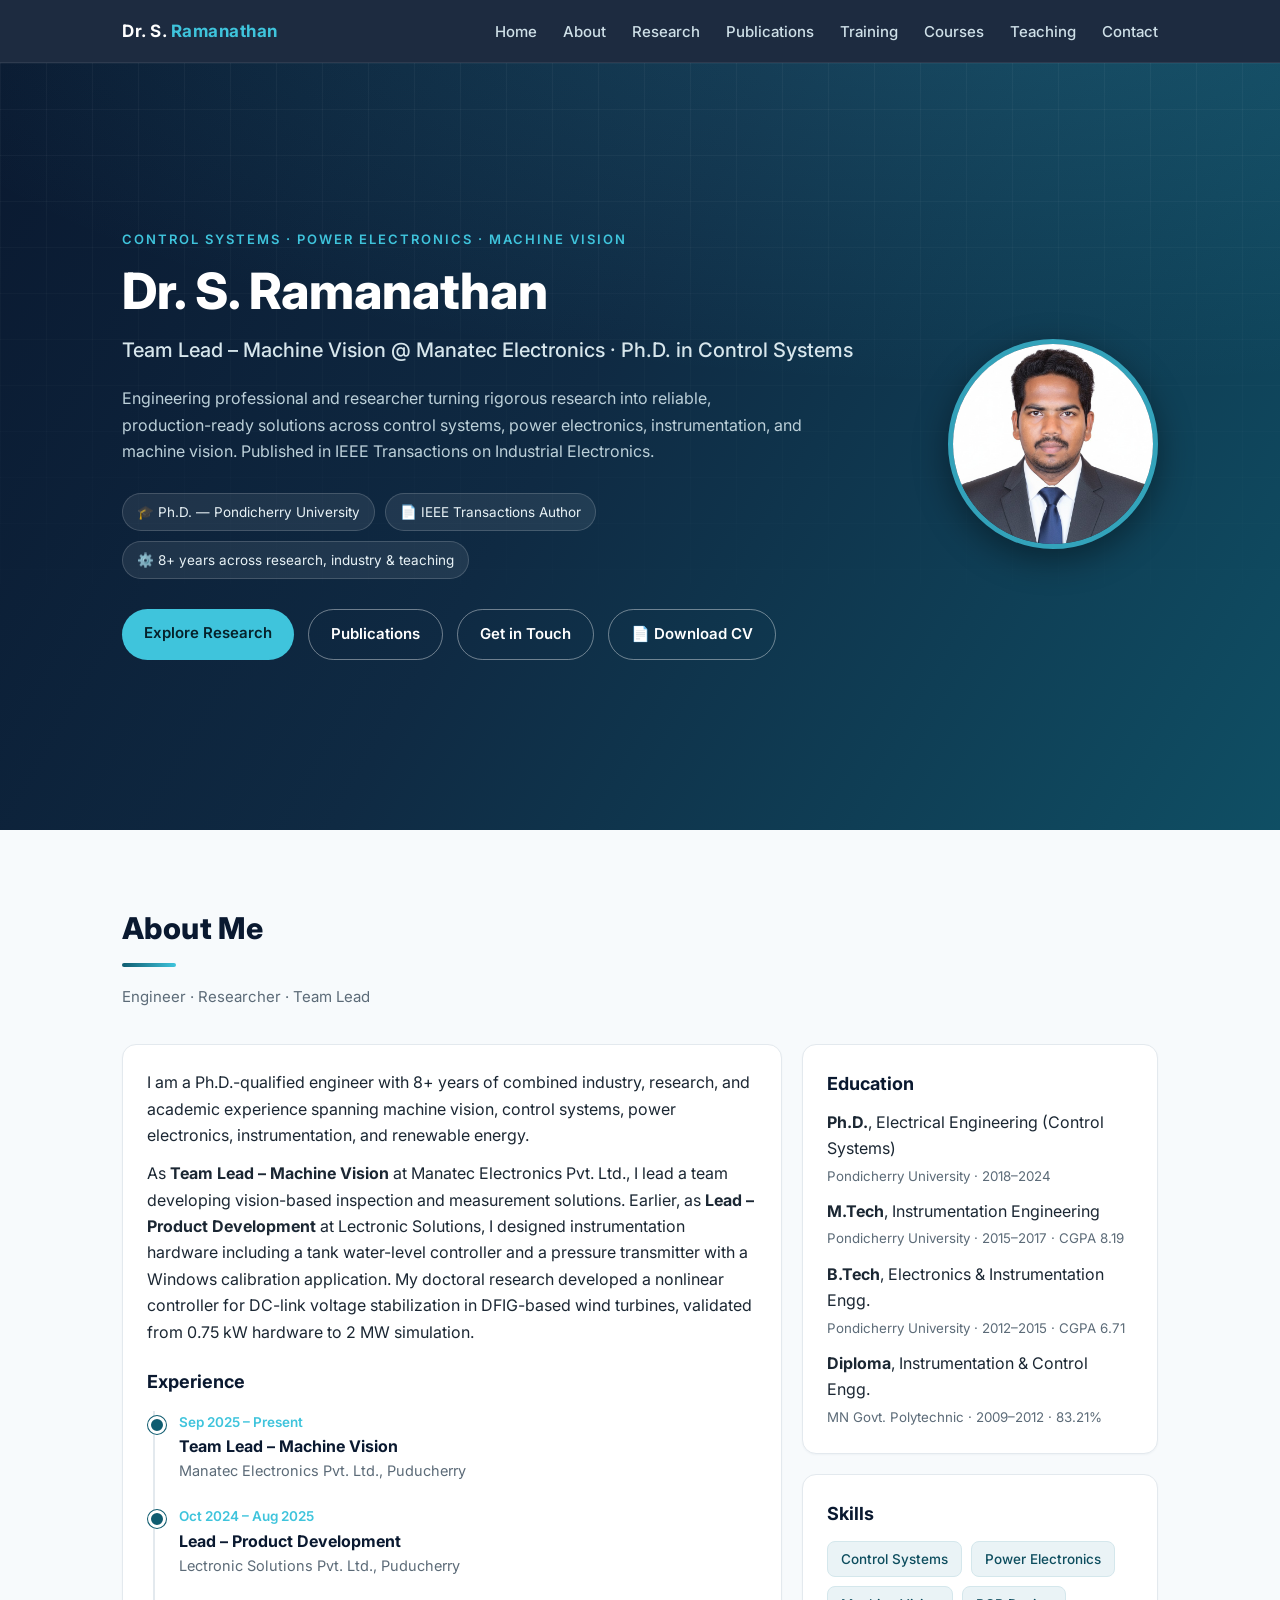
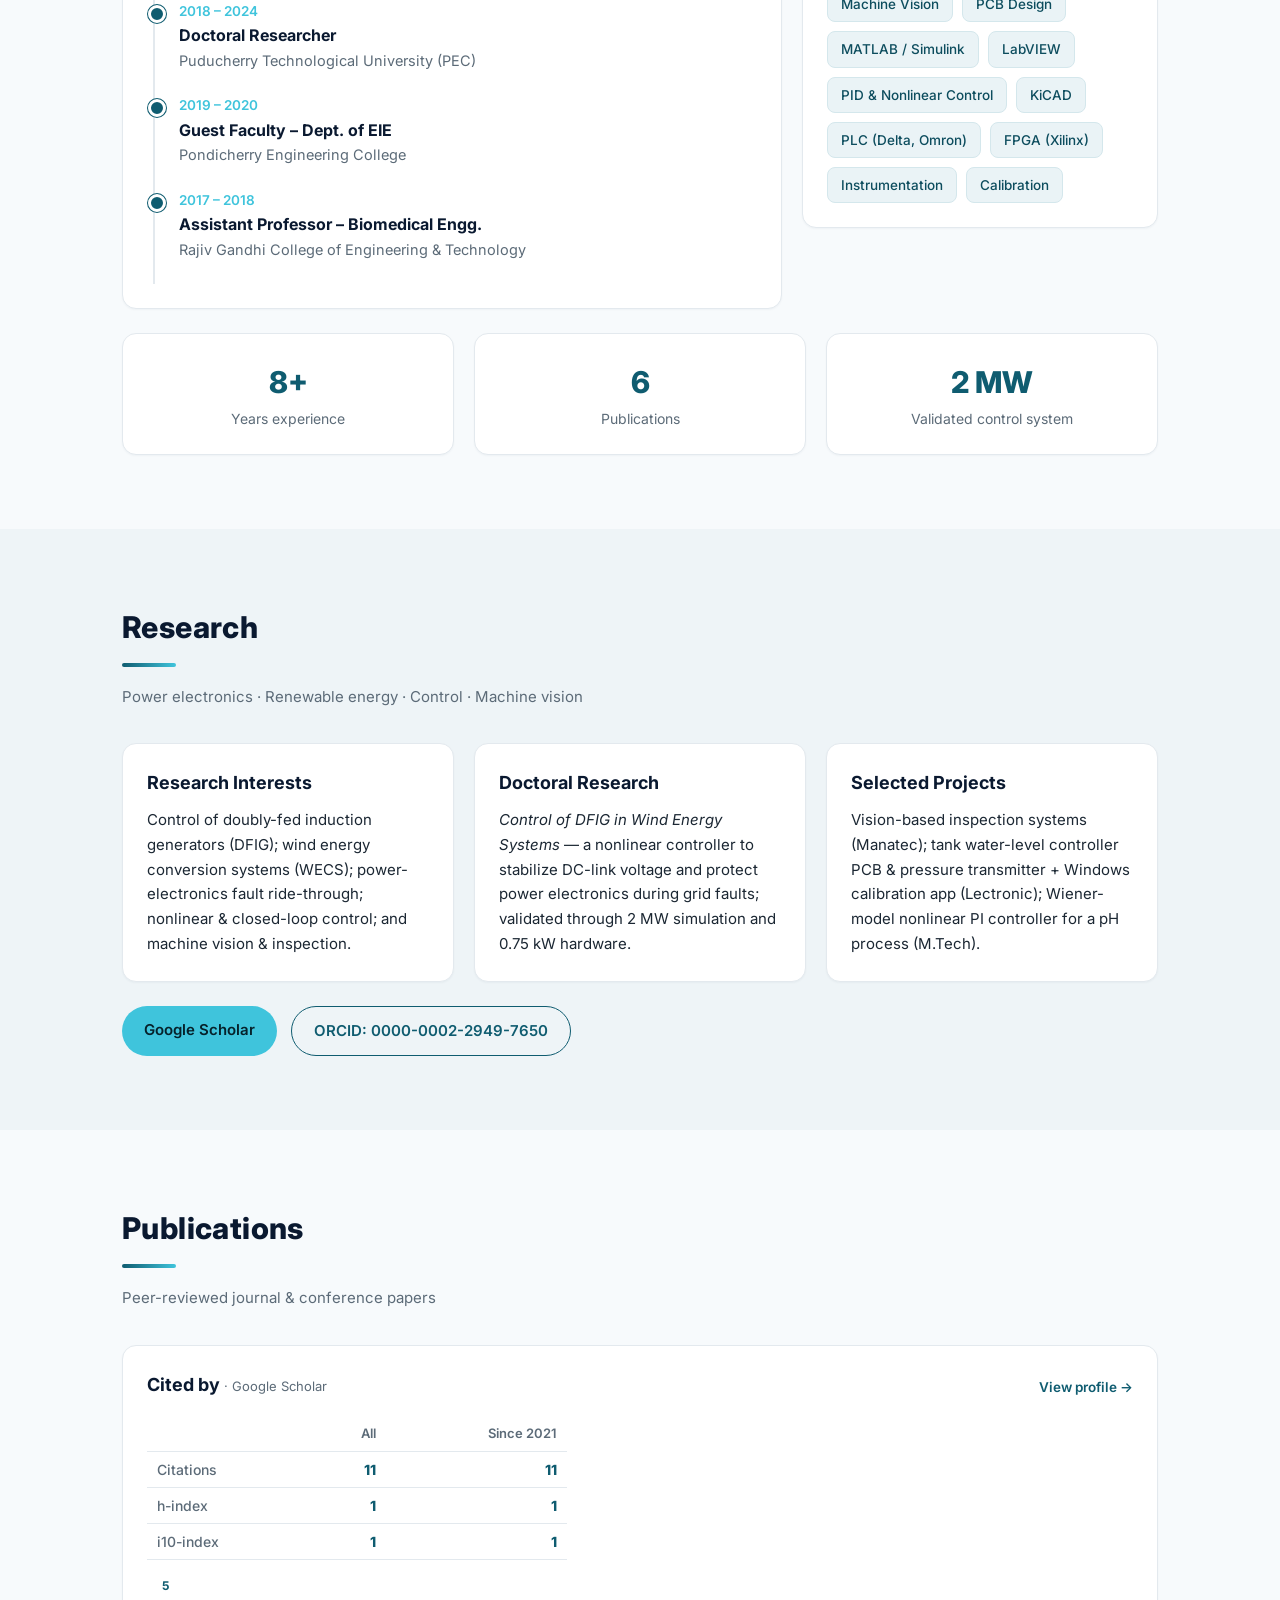
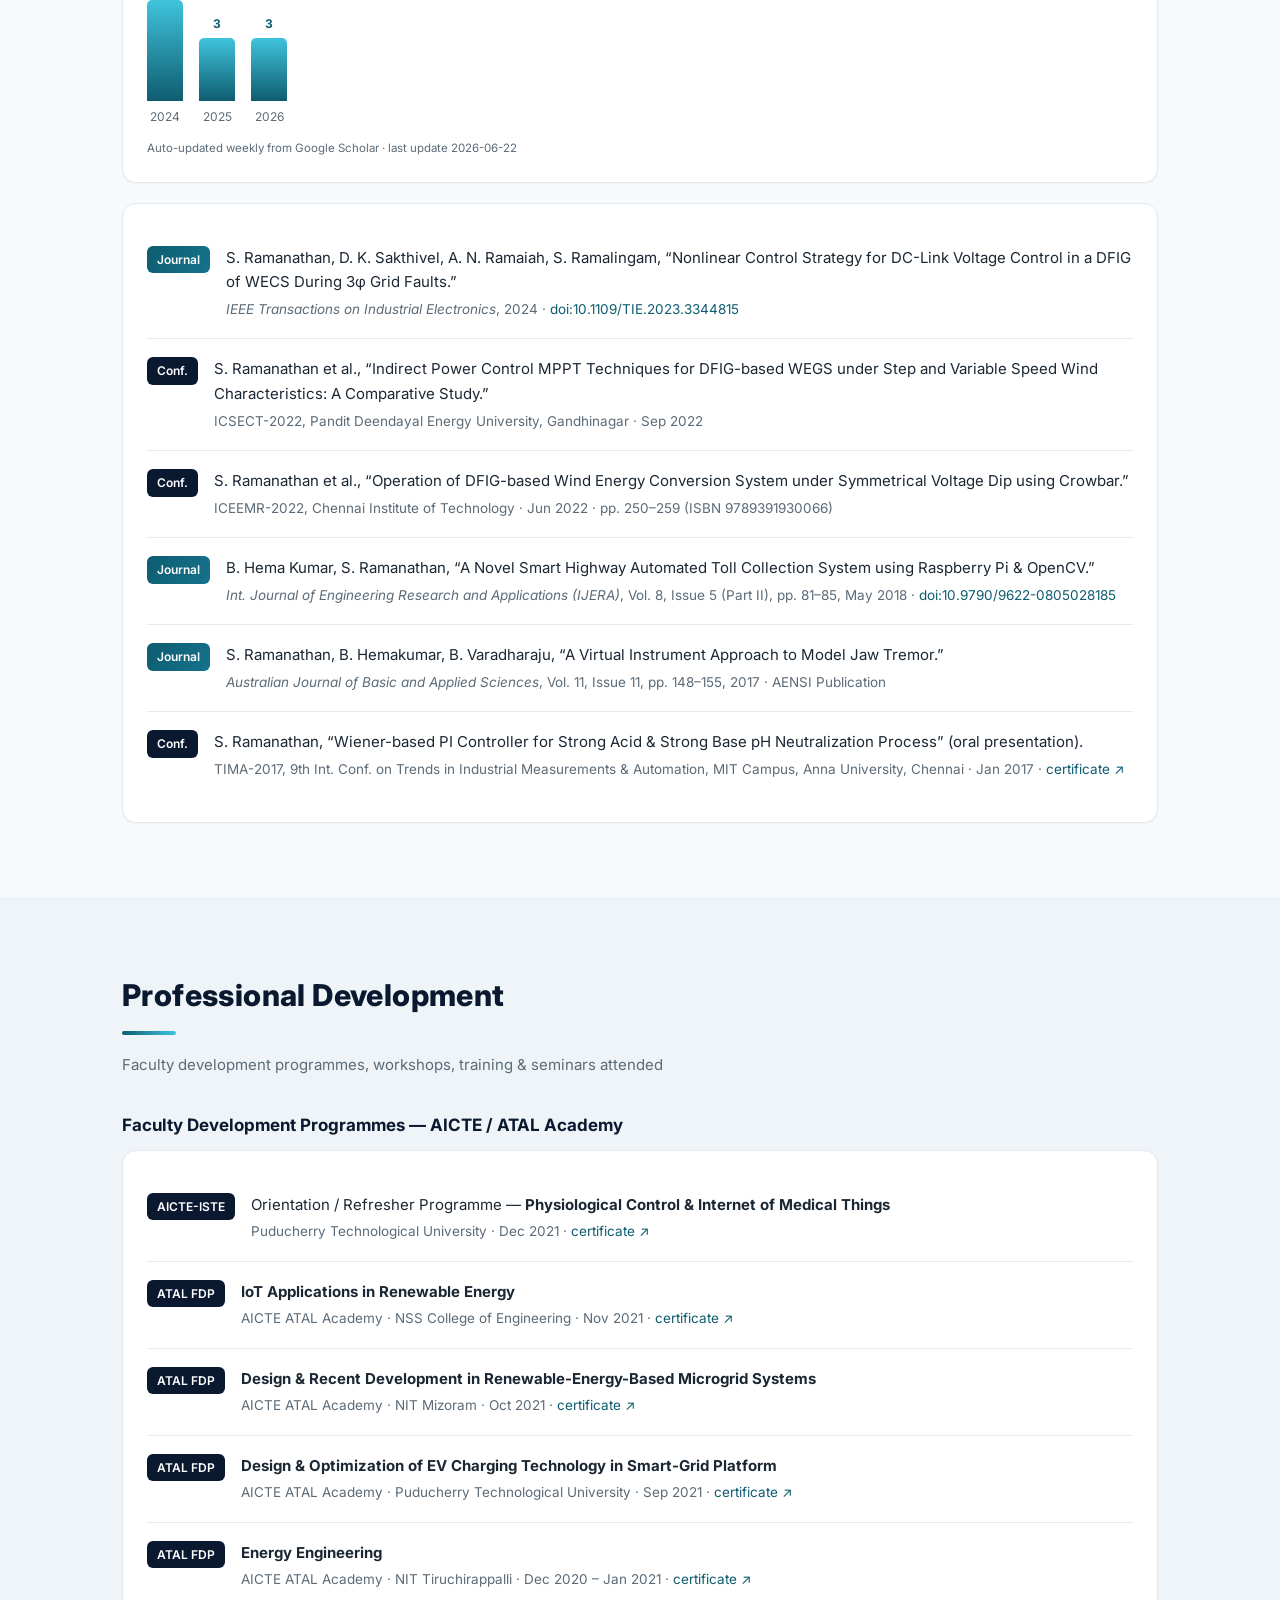
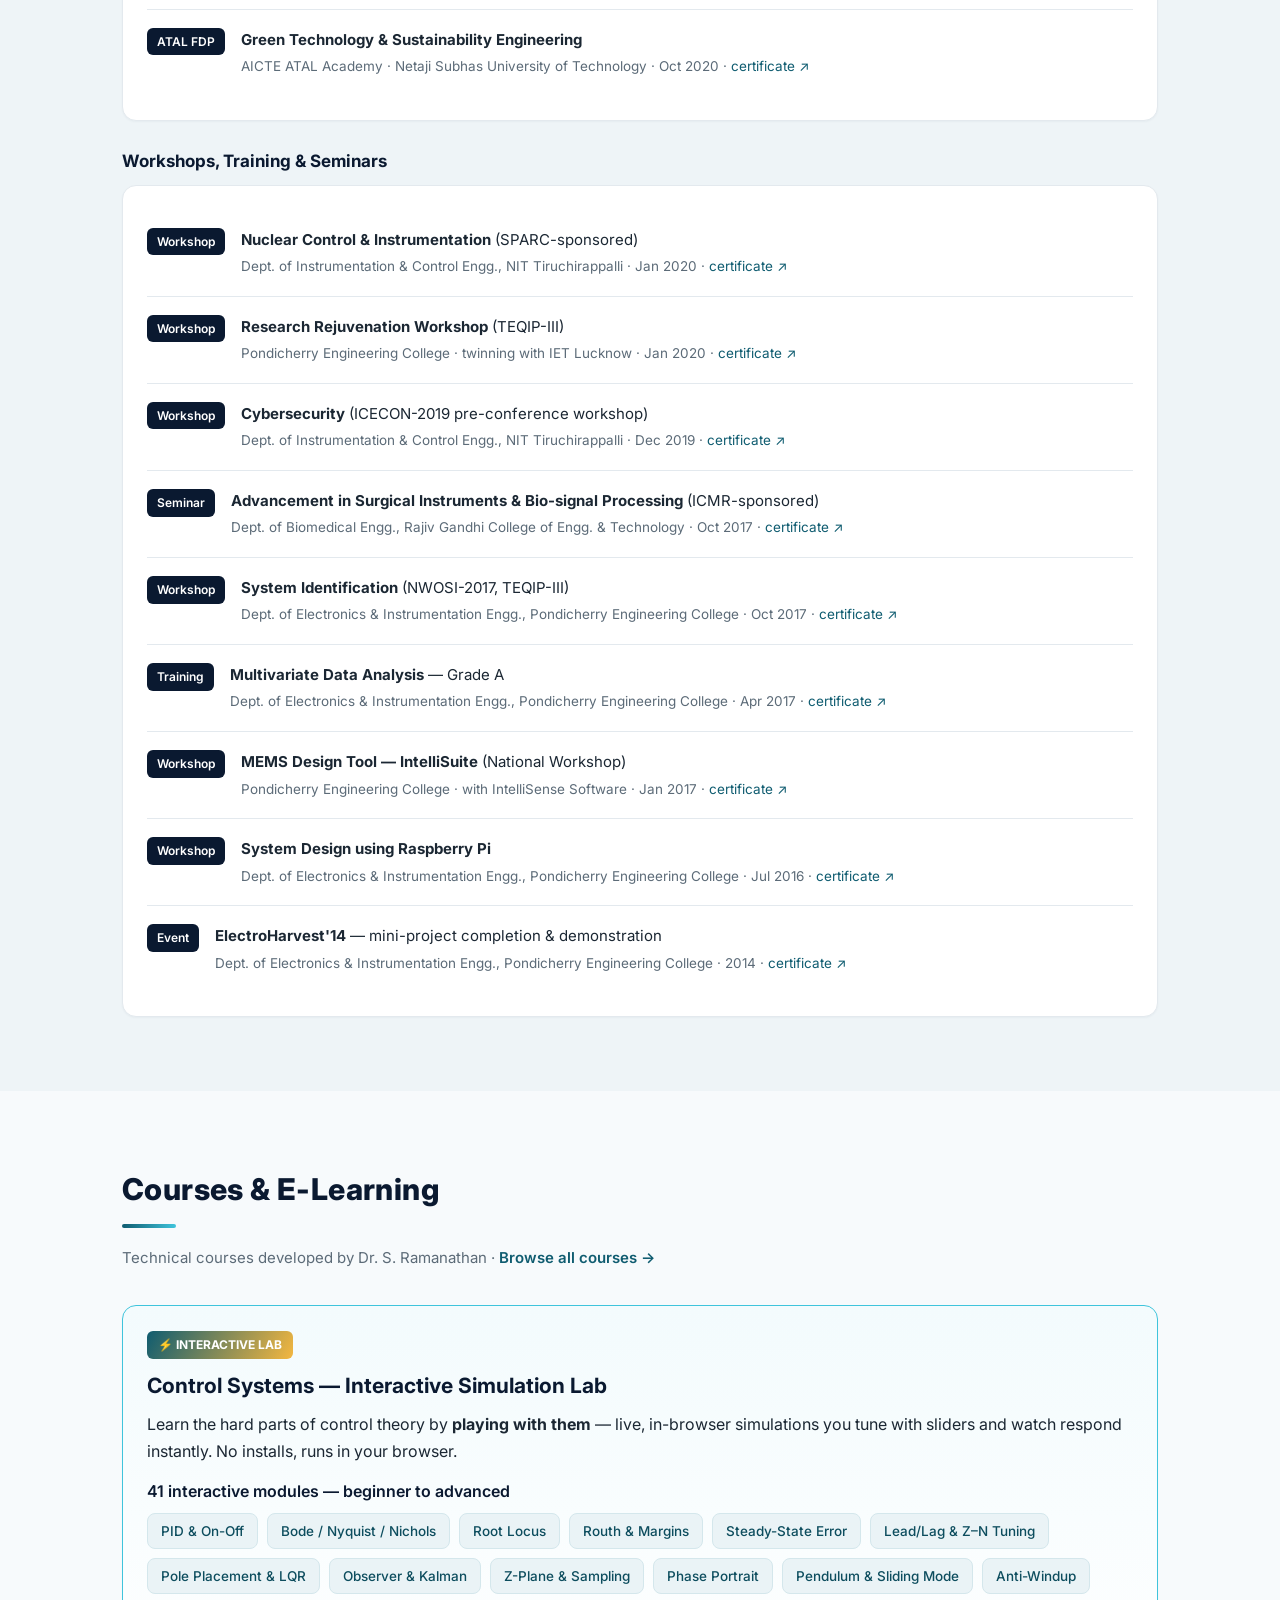
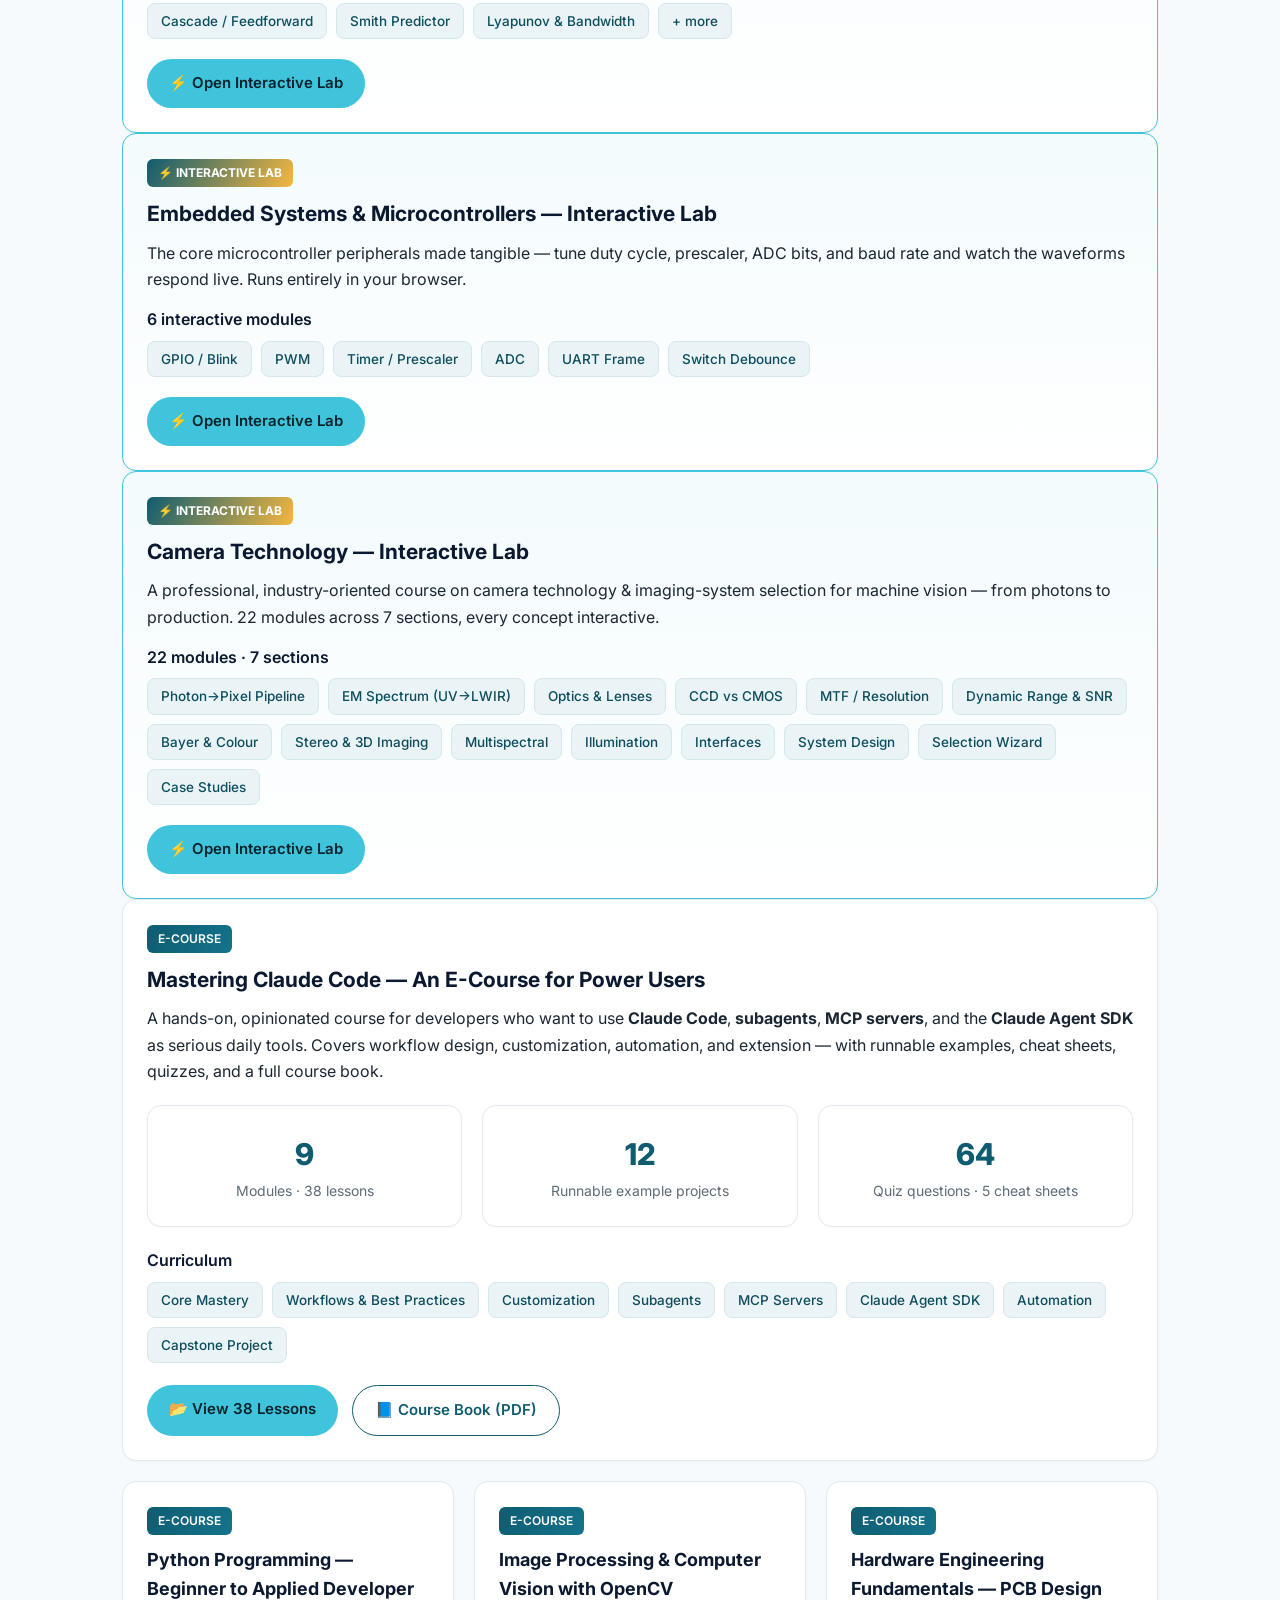
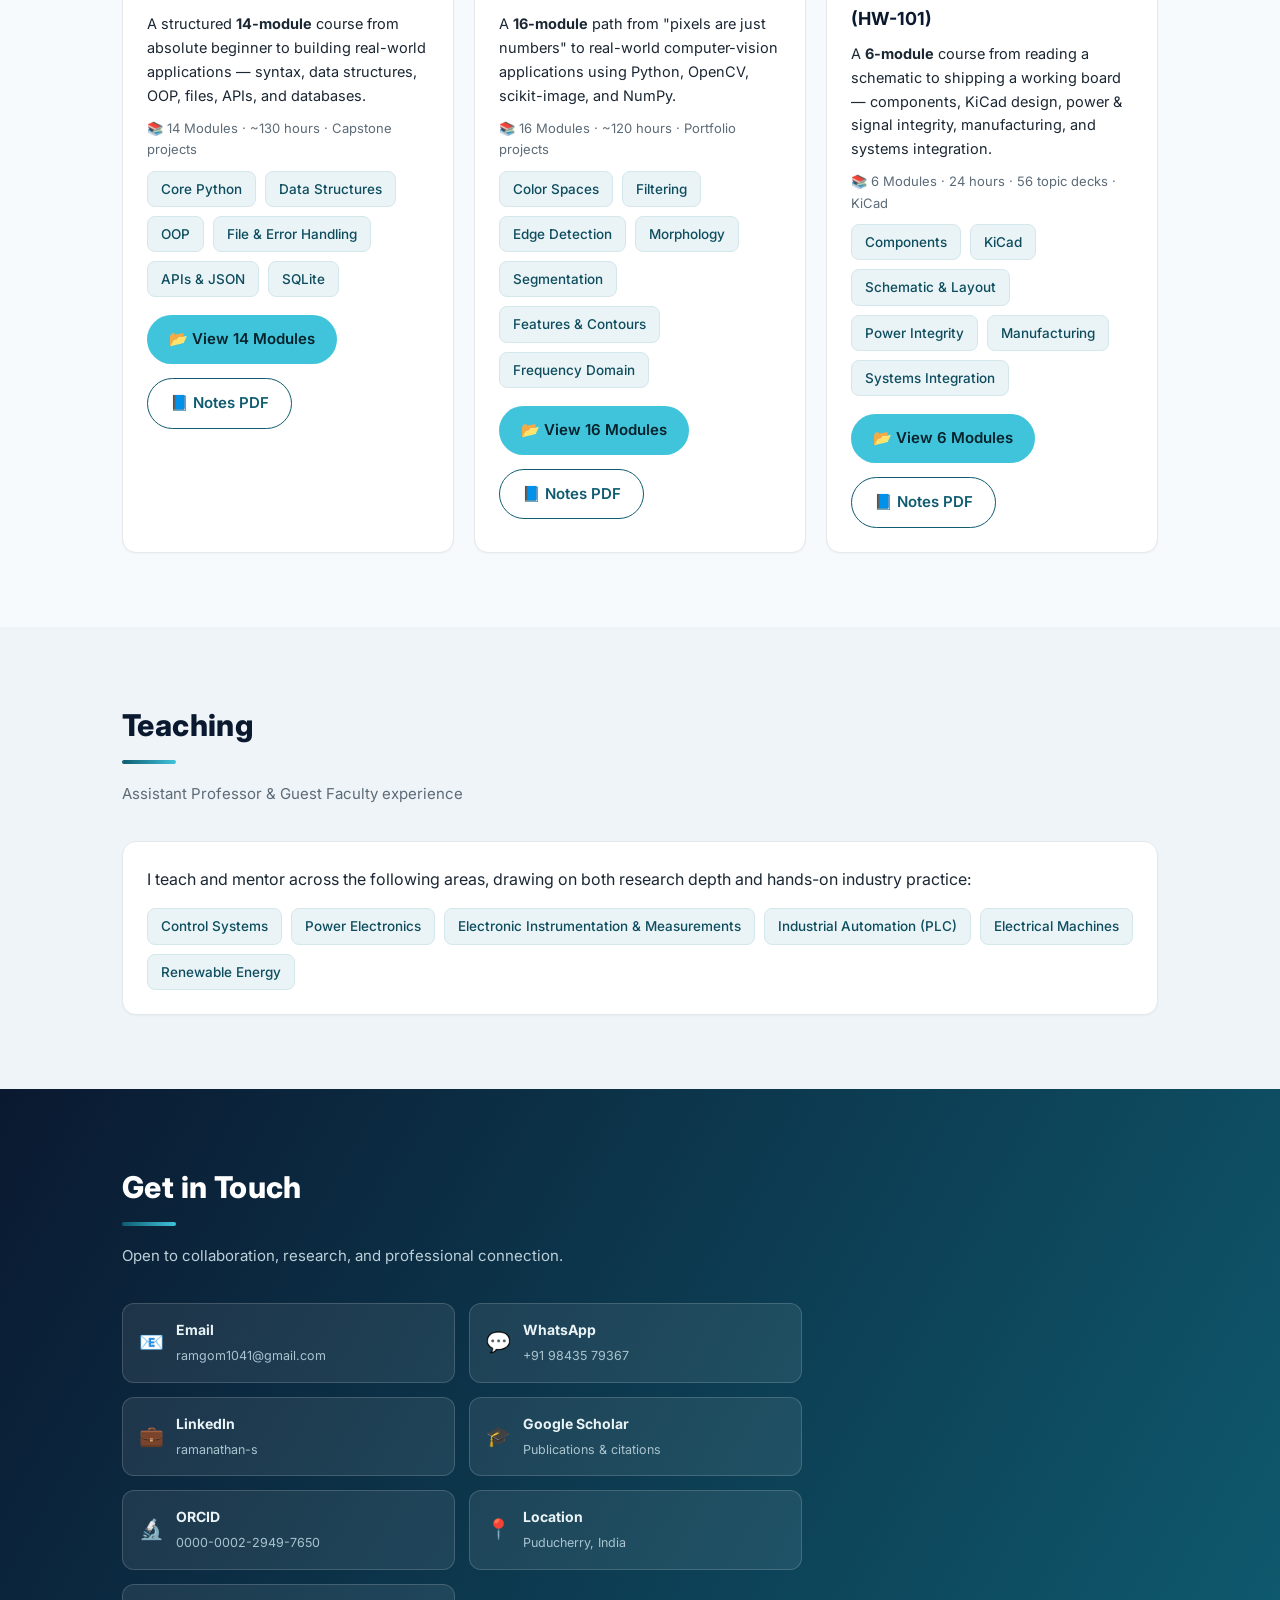
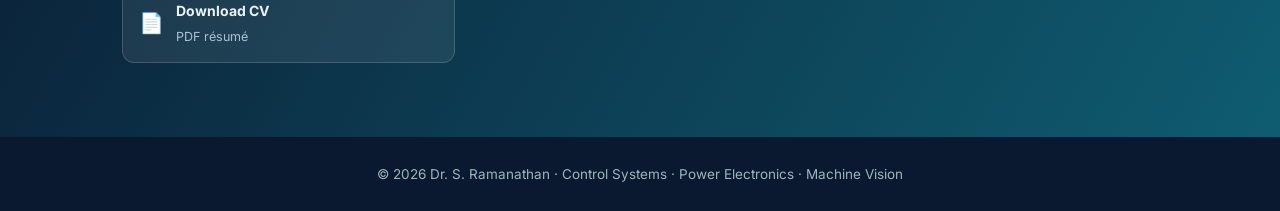
==== index.html @ 98b93824 "Add 10 certificates by category: 9 workshops/training/seminars to Professional Development + TIMA-20" ====
<!DOCTYPE html>
<html lang="en">
<head>
<meta charset="UTF-8">
<meta name="viewport" content="width=device-width, initial-scale=1.0">
<title>Dr. S. Ramanathan — Control Systems · Power Electronics · Machine Vision</title>
<meta name="description" content="Dr. S. Ramanathan — Ph.D. in Electrical Engineering (Control Systems). Team Lead, Machine Vision at Manatec Electronics. Researcher in power electronics & renewable energy. IEEE author.">
<meta property="og:type" content="website">
<meta property="og:title" content="Dr. S. Ramanathan — Control Systems · Power Electronics · Machine Vision">
<meta property="og:description" content="Ph.D. engineer & IEEE author. Free interactive engineering courses, research & publications.">
<meta property="og:image" content="https://ramgom1041.github.io/ramanathan-site/og-image.png">
<meta property="og:url" content="https://ramgom1041.github.io/ramanathan-site/">
<meta name="twitter:card" content="summary_large_image">
<meta name="twitter:title" content="Dr. S. Ramanathan — Engineering Portfolio">
<meta name="twitter:image" content="https://ramgom1041.github.io/ramanathan-site/og-image.png">
<link rel="icon" type="image/x-icon" href="favicon.ico?v=2">
<link rel="icon" type="image/png" sizes="256x256" href="favicon.png?v=2">
<link rel="apple-touch-icon" href="apple-touch-icon.png?v=2">
<link rel="preconnect" href="https://fonts.googleapis.com">
<link href="https://fonts.googleapis.com/css2?family=Inter:wght@400;500;600;700;800&display=swap" rel="stylesheet">
<style>
  :root{
    --navy:#0a1930; --navy2:#0f2a43; --teal:#0f5c70; --teal2:#14738c;
    --cyan:#3fc4dc; --ink:#1b2733; --grey:#5c6b78; --line:#e3e9ee;
    --bg:#f7fafc; --white:#fff; --radius:14px;
    --maxw:1080px;
  }
  *{box-sizing:border-box;margin:0;padding:0}
  html{scroll-behavior:smooth}
  body{font-family:'Inter',-apple-system,Segoe UI,Roboto,Arial,sans-serif;
    color:var(--ink);background:var(--bg);line-height:1.65;font-size:16px}
  a{color:var(--teal);text-decoration:none}
  a:hover{color:var(--cyan)}
  .wrap{max-width:var(--maxw);margin:0 auto;padding:0 22px}
  section{padding:74px 0}
  h2.section-title{font-size:30px;font-weight:800;color:var(--navy);
    letter-spacing:.4px;margin-bottom:6px}
  .section-sub{color:var(--grey);margin-bottom:34px;font-size:15px}
  .accent{height:4px;width:54px;background:linear-gradient(90deg,var(--teal),var(--cyan));
    border-radius:3px;margin-top:10px}

  /* NAV */
  header.nav{position:sticky;top:0;z-index:50;background:rgba(10,25,48,.92);
    backdrop-filter:blur(8px);border-bottom:1px solid rgba(255,255,255,.08)}
  .nav .wrap{display:flex;align-items:center;justify-content:space-between;height:62px}
  .brand{color:#fff;font-weight:700;letter-spacing:.5px;font-size:17px}
  .brand span{color:var(--cyan)}
  nav ul{list-style:none;display:flex;gap:26px}
  nav a{color:#cfe0e8;font-weight:500;font-size:15px}
  nav a:hover{color:#fff}
  .nav-toggle{display:none;background:none;border:0;color:#fff;font-size:24px;cursor:pointer}

  /* HERO */
  .hero{position:relative;background:
      radial-gradient(1200px 400px at 80% -10%,rgba(63,196,220,.18),transparent),
      linear-gradient(120deg,var(--navy) 0%,var(--navy2) 45%,var(--teal) 120%);
    color:#fff;overflow:hidden}
  .hero::after{content:"";position:absolute;inset:0;
    background-image:
      linear-gradient(rgba(255,255,255,.04) 1px,transparent 1px),
      linear-gradient(90deg,rgba(255,255,255,.04) 1px,transparent 1px);
    background-size:46px 46px;mask-image:linear-gradient(180deg,#000,transparent 80%)}
  .hero .wrap{position:relative;z-index:2;padding:92px 22px 96px;display:flex;align-items:center;gap:46px;flex-wrap:wrap-reverse}
  .hero-text{flex:1 1 420px}
  .hero-photo{flex:0 0 auto;width:210px;height:210px;border-radius:50%;object-fit:cover;
    border:5px solid rgba(63,196,220,.75);box-shadow:0 10px 34px rgba(0,0,0,.4)}
  @media(max-width:760px){.hero-photo{width:150px;height:150px}}
  .eyebrow{color:var(--cyan);font-weight:600;letter-spacing:2px;font-size:13px;
    text-transform:uppercase;margin-bottom:14px}
  .hero h1{font-size:50px;line-height:1.08;font-weight:800;margin-bottom:16px}
  .hero .role{font-size:20px;color:#d7e6ec;font-weight:500;margin-bottom:10px}
  .hero p.lead{max-width:680px;color:#bcd0d9;font-size:16px;margin:18px 0 28px}
  .badges{display:flex;flex-wrap:wrap;gap:10px;margin-bottom:30px}
  .badge{background:rgba(255,255,255,.08);border:1px solid rgba(255,255,255,.16);
    padding:7px 14px;border-radius:30px;font-size:13.5px;color:#e8f2f6}
  .cta{display:flex;flex-wrap:wrap;gap:14px}
  .btn{display:inline-block;padding:12px 22px;border-radius:30px;font-weight:600;font-size:15px}
  .btn-primary{background:var(--cyan);color:#06222b}
  .btn-primary:hover{background:#5fd3e8;color:#06222b}
  .btn-ghost{border:1.5px solid rgba(255,255,255,.4);color:#fff}
  .btn-ghost:hover{border-color:var(--cyan);color:var(--cyan)}

  /* CARDS / GRID */
  .grid{display:grid;gap:20px}
  .g3{grid-template-columns:repeat(3,1fr)}
  .g2{grid-template-columns:1.3fr .7fr}
  .card{background:var(--white);border:1px solid var(--line);border-radius:var(--radius);
    padding:24px;box-shadow:0 1px 2px rgba(16,42,67,.04)}
  .card h3{color:var(--navy);font-size:18px;margin-bottom:6px}
  .stat{text-align:center}
  .stat .num{font-size:30px;font-weight:800;color:var(--teal)}
  .stat .lbl{color:var(--grey);font-size:14px}

  /* TIMELINE */
  .tl{border-left:2px solid var(--line);margin-left:6px;padding-left:24px}
  .tl-item{position:relative;padding-bottom:22px}
  .tl-item::before{content:"";position:absolute;left:-31px;top:5px;width:12px;height:12px;
    border-radius:50%;background:var(--teal);border:3px solid #fff;box-shadow:0 0 0 1px var(--teal)}
  .tl-item .when{color:var(--cyan);font-weight:600;font-size:13.5px}
  .tl-item .what{font-weight:700;color:var(--navy);font-size:16px}
  .tl-item .where{color:var(--grey);font-size:14.5px}

  /* CHIPS */
  .chips{display:flex;flex-wrap:wrap;gap:9px}
  .chip{background:#eaf3f6;color:#0d4d5e;border:1px solid #d4e7ec;
    padding:6px 13px;border-radius:8px;font-size:13.5px;font-weight:500}

  /* PUBLICATIONS */
  .pub{display:flex;gap:16px;padding:18px 0;border-bottom:1px solid var(--line)}
  .pub:last-child{border-bottom:0}
  .pub .tag{flex:0 0 auto;height:fit-content;background:var(--navy);color:#fff;
    font-size:12px;font-weight:600;padding:4px 10px;border-radius:6px}
  .pub .tag.j{background:linear-gradient(120deg,var(--teal),var(--teal2))}
  .pub p{font-size:15px}
  .pub .meta{color:var(--grey);font-size:13.5px;margin-top:3px}

  /* CONTACT */
  .contact{background:linear-gradient(120deg,var(--navy),var(--teal));color:#fff}
  .contact h2{color:#fff}
  .contact .section-sub{color:#bcd0d9}
  .clinks{display:grid;grid-template-columns:repeat(2,1fr);gap:14px;max-width:680px}
  .clink{display:flex;align-items:center;gap:12px;background:rgba(255,255,255,.08);
    border:1px solid rgba(255,255,255,.16);border-radius:12px;padding:14px 16px;color:#eaf4f7}
  .clink:hover{background:rgba(255,255,255,.16);color:#fff}
  .clink .ic{font-size:20px}
  .clink b{display:block;font-size:14px}
  .clink small{color:#a9c4ce;font-size:12.5px}

  /* SCHOLAR / CITED BY */
  .sch-tab{width:100%;border-collapse:collapse;font-size:14px;margin:12px 0 4px;max-width:420px}
  .sch-tab th,.sch-tab td{padding:6px 10px;text-align:right;border-bottom:1px solid var(--line)}
  .sch-tab th:first-child,.sch-tab td:first-child{text-align:left;color:var(--grey);font-weight:500}
  .sch-tab th{color:var(--grey);font-weight:600;font-size:13px}
  .sch-tab .num{font-weight:800;color:var(--teal)}
  .sch-bars{display:flex;gap:16px;align-items:flex-end;min-height:130px;margin-top:16px}
  .sb{display:flex;flex-direction:column;align-items:center;justify-content:flex-end}
  .sbar{width:36px;background:linear-gradient(180deg,var(--cyan),var(--teal));border-radius:5px 5px 0 0;transition:height .4s}
  .sb .sy{font-size:12px;color:var(--grey);margin-top:6px}
  .sb .sn{font-size:12px;color:var(--teal);font-weight:700;margin-bottom:4px}
  footer{background:var(--navy);color:#9fb4c0;text-align:center;padding:26px;font-size:13.5px}

  @media(max-width:860px){
    .g3{grid-template-columns:1fr}.g2{grid-template-columns:1fr}
    .clinks{grid-template-columns:1fr}
    nav ul{position:absolute;top:62px;left:0;right:0;background:var(--navy);
      flex-direction:column;gap:0;padding:8px 0;display:none}
    nav ul.show{display:flex}
    nav li{padding:10px 22px;border-top:1px solid rgba(255,255,255,.06)}
    .nav-toggle{display:block}
    .hero h1{font-size:36px}
  }
</style>
</head>
<body>

<!-- NAV -->
<header class="nav">
  <div class="wrap">
    <div class="brand">Dr. S. <span>Ramanathan</span></div>
    <button class="nav-toggle" aria-label="Menu" onclick="document.getElementById('menu').classList.toggle('show')">☰</button>
    <nav><ul id="menu">
      <li><a href="#home">Home</a></li>
      <li><a href="#about">About</a></li>
      <li><a href="#research">Research</a></li>
      <li><a href="#publications">Publications</a></li>
      <li><a href="#development">Training</a></li>
      <li><a href="#courses">Courses</a></li>
      <li><a href="#teaching">Teaching</a></li>
      <li><a href="#contact">Contact</a></li>
    </ul></nav>
  </div>
</header>

<!-- HERO -->
<section class="hero" id="home">
  <div class="wrap">
    <div class="hero-text">
    <div class="eyebrow">Control Systems · Power Electronics · Machine Vision</div>
    <h1>Dr. S. Ramanathan</h1>
    <div class="role">Team Lead – Machine Vision @ Manatec Electronics · Ph.D. in Control Systems</div>
    <p class="lead">Engineering professional and researcher turning rigorous research into reliable,
      production-ready solutions across control systems, power electronics, instrumentation, and machine vision.
      Published in IEEE Transactions on Industrial Electronics.</p>
    <div class="badges">
      <span class="badge">🎓 Ph.D. — Pondicherry University</span>
      <span class="badge">📄 IEEE Transactions Author</span>
      <span class="badge">⚙️ 8+ years across research, industry & teaching</span>
    </div>
    <div class="cta">
      <a class="btn btn-primary" href="#research">Explore Research</a>
      <a class="btn btn-ghost" href="#publications">Publications</a>
      <a class="btn btn-ghost" href="#contact">Get in Touch</a>
      <a class="btn btn-ghost" href="CV_Dr_S_Ramanathan.pdf" target="_blank" rel="noopener">📄 Download CV</a>
    </div>
    </div>
    <img class="hero-photo" src="profile.jpg" alt="Dr. S. Ramanathan">
  </div>
</section>

<!-- ABOUT -->
<section id="about">
  <div class="wrap">
    <h2 class="section-title">About Me</h2>
    <div class="accent"></div>
    <p class="section-sub" style="margin-top:18px">Engineer · Researcher · Team Lead</p>

    <div class="grid g2">
      <div class="card">
        <p>I am a Ph.D.-qualified engineer with 8+ years of combined industry, research, and academic
        experience spanning machine vision, control systems, power electronics, instrumentation, and
        renewable energy.</p>
        <p style="margin-top:12px">As <b>Team Lead – Machine Vision</b> at Manatec Electronics Pvt. Ltd., I lead a team
        developing vision-based inspection and measurement solutions. Earlier, as
        <b>Lead – Product Development</b> at Lectronic Solutions, I designed instrumentation hardware including
        a tank water-level controller and a pressure transmitter with a Windows calibration application. My
        doctoral research developed a nonlinear controller for DC-link voltage stabilization in DFIG-based
        wind turbines, validated from 0.75&nbsp;kW hardware to 2&nbsp;MW simulation.</p>

        <h3 style="margin:22px 0 14px">Experience</h3>
        <div class="tl">
          <div class="tl-item"><div class="when">Sep 2025 – Present</div>
            <div class="what">Team Lead – Machine Vision</div>
            <div class="where">Manatec Electronics Pvt. Ltd., Puducherry</div></div>
          <div class="tl-item"><div class="when">Oct 2024 – Aug 2025</div>
            <div class="what">Lead – Product Development</div>
            <div class="where">Lectronic Solutions Pvt. Ltd., Puducherry</div></div>
          <div class="tl-item"><div class="when">2018 – 2024</div>
            <div class="what">Doctoral Researcher</div>
            <div class="where">Puducherry Technological University (PEC)</div></div>
          <div class="tl-item"><div class="when">2019 – 2020</div>
            <div class="what">Guest Faculty – Dept. of EIE</div>
            <div class="where">Pondicherry Engineering College</div></div>
          <div class="tl-item"><div class="when">2017 – 2018</div>
            <div class="what">Assistant Professor – Biomedical Engg.</div>
            <div class="where">Rajiv Gandhi College of Engineering &amp; Technology</div></div>
        </div>
      </div>

      <div>
        <div class="card" style="margin-bottom:20px">
          <h3>Education</h3>
          <p style="margin-top:10px"><b>Ph.D.</b>, Electrical Engineering (Control Systems)<br>
            <small style="color:var(--grey)">Pondicherry University · 2018–2024</small></p>
          <p style="margin-top:10px"><b>M.Tech</b>, Instrumentation Engineering<br>
            <small style="color:var(--grey)">Pondicherry University · 2015–2017 · CGPA 8.19</small></p>
          <p style="margin-top:10px"><b>B.Tech</b>, Electronics &amp; Instrumentation Engg.<br>
            <small style="color:var(--grey)">Pondicherry University · 2012–2015 · CGPA 6.71</small></p>
          <p style="margin-top:10px"><b>Diploma</b>, Instrumentation &amp; Control Engg.<br>
            <small style="color:var(--grey)">MN Govt. Polytechnic · 2009–2012 · 83.21%</small></p>
        </div>
        <div class="card">
          <h3>Skills</h3>
          <div class="chips" style="margin-top:12px">
            <span class="chip">Control Systems</span><span class="chip">Power Electronics</span>
            <span class="chip">Machine Vision</span><span class="chip">PCB Design</span>
            <span class="chip">MATLAB / Simulink</span><span class="chip">LabVIEW</span>
            <span class="chip">PID & Nonlinear Control</span><span class="chip">KiCAD</span>
            <span class="chip">PLC (Delta, Omron)</span><span class="chip">FPGA (Xilinx)</span>
            <span class="chip">Instrumentation</span><span class="chip">Calibration</span>
          </div>
        </div>
      </div>
    </div>

    <div class="grid g3" style="margin-top:24px">
      <div class="card stat"><div class="num">8+</div><div class="lbl">Years experience</div></div>
      <div class="card stat"><div class="num">6</div><div class="lbl">Publications</div></div>
      <div class="card stat"><div class="num">2 MW</div><div class="lbl">Validated control system</div></div>
    </div>
  </div>
</section>

<!-- RESEARCH -->
<section id="research" style="background:#eef4f7">
  <div class="wrap">
    <h2 class="section-title">Research</h2>
    <div class="accent"></div>
    <p class="section-sub" style="margin-top:18px">Power electronics · Renewable energy · Control · Machine vision</p>

    <div class="grid g3">
      <div class="card">
        <h3>Research Interests</h3>
        <p style="margin-top:10px;font-size:15px">Control of doubly-fed induction generators (DFIG); wind energy
        conversion systems (WECS); power-electronics fault ride-through; nonlinear & closed-loop control; and
        machine vision &amp; inspection.</p>
      </div>
      <div class="card">
        <h3>Doctoral Research</h3>
        <p style="margin-top:10px;font-size:15px"><i>Control of DFIG in Wind Energy Systems</i> — a nonlinear controller
        to stabilize DC-link voltage and protect power electronics during grid faults; validated through 2&nbsp;MW
        simulation and 0.75&nbsp;kW hardware.</p>
      </div>
      <div class="card">
        <h3>Selected Projects</h3>
        <p style="margin-top:10px;font-size:15px">Vision-based inspection systems (Manatec); tank water-level controller
        PCB &amp; pressure transmitter + Windows calibration app (Lectronic); Wiener-model nonlinear PI controller for a
        pH process (M.Tech).</p>
      </div>
    </div>
    <div class="cta" style="margin-top:24px">
      <a class="btn btn-primary" href="https://scholar.google.com/citations?user=TmbVeDMAAAAJ" target="_blank" rel="noopener">Google Scholar</a>
      <a class="btn btn-ghost" style="border-color:var(--teal);color:var(--teal)" href="https://orcid.org/0000-0002-2949-7650" target="_blank" rel="noopener">ORCID: 0000-0002-2949-7650</a>
    </div>
  </div>
</section>

<!-- PUBLICATIONS -->
<section id="publications">
  <div class="wrap">
    <h2 class="section-title">Publications</h2>
    <div class="accent"></div>
    <p class="section-sub" style="margin-top:18px">Peer-reviewed journal &amp; conference papers</p>

    <div class="card" id="scholar-card" style="margin-bottom:20px">
      <div style="display:flex;justify-content:space-between;align-items:center;flex-wrap:wrap;gap:8px">
        <h3>Cited by <span style="font-weight:400;color:var(--grey);font-size:13px">· Google Scholar</span></h3>
        <a href="https://scholar.google.com/citations?user=TmbVeDMAAAAJ" target="_blank" rel="noopener" style="font-size:13.5px;font-weight:600">View profile →</a>
      </div>
      <table class="sch-tab">
        <tr><th></th><th>All</th><th>Since <span id="sc_since">2021</span></th></tr>
        <tr><td>Citations</td><td class="num" id="sc_cit_all">—</td><td class="num" id="sc_cit_5y">—</td></tr>
        <tr><td>h-index</td><td class="num" id="sc_h_all">—</td><td class="num" id="sc_h_5y">—</td></tr>
        <tr><td>i10-index</td><td class="num" id="sc_i_all">—</td><td class="num" id="sc_i_5y">—</td></tr>
      </table>
      <div class="sch-bars" id="sch-bars"></div>
      <p style="font-size:11.5px;color:var(--grey);margin-top:12px">Auto-updated weekly from Google Scholar · last update <span id="sch-upd">—</span></p>
    </div>

    <div class="card">
      <div class="pub">
        <span class="tag j">Journal</span>
        <div>
          <p>S. Ramanathan, D. K. Sakthivel, A. N. Ramaiah, S. Ramalingam,
          “Nonlinear Control Strategy for DC-Link Voltage Control in a DFIG of WECS During 3φ Grid Faults.”</p>
          <p class="meta"><i>IEEE Transactions on Industrial Electronics</i>, 2024 ·
          <a href="https://doi.org/10.1109/TIE.2023.3344815" target="_blank" rel="noopener">doi:10.1109/TIE.2023.3344815</a></p>
        </div>
      </div>
      <div class="pub">
        <span class="tag">Conf.</span>
        <div>
          <p>S. Ramanathan et al., “Indirect Power Control MPPT Techniques for DFIG-based WEGS under Step and
          Variable Speed Wind Characteristics: A Comparative Study.”</p>
          <p class="meta">ICSECT-2022, Pandit Deendayal Energy University, Gandhinagar · Sep 2022</p>
        </div>
      </div>
      <div class="pub">
        <span class="tag">Conf.</span>
        <div>
          <p>S. Ramanathan et al., “Operation of DFIG-based Wind Energy Conversion System under Symmetrical
          Voltage Dip using Crowbar.”</p>
          <p class="meta">ICEEMR-2022, Chennai Institute of Technology · Jun 2022 · pp. 250–259 (ISBN 9789391930066)</p>
        </div>
      </div>
      <div class="pub">
        <span class="tag j">Journal</span>
        <div>
          <p>B. Hema Kumar, S. Ramanathan, “A Novel Smart Highway Automated Toll Collection System using Raspberry Pi &amp; OpenCV.”</p>
          <p class="meta"><i>Int. Journal of Engineering Research and Applications (IJERA)</i>, Vol. 8, Issue 5 (Part II), pp. 81–85, May 2018 ·
          <a href="https://doi.org/10.9790/9622-0805028185" target="_blank" rel="noopener">doi:10.9790/9622-0805028185</a></p>
        </div>
      </div>
      <div class="pub">
        <span class="tag j">Journal</span>
        <div>
          <p>S. Ramanathan, B. Hemakumar, B. Varadharaju, “A Virtual Instrument Approach to Model Jaw Tremor.”</p>
          <p class="meta"><i>Australian Journal of Basic and Applied Sciences</i>, Vol. 11, Issue 11, pp. 148–155, 2017 · AENSI Publication</p>
        </div>
      </div>
      <div class="pub">
        <span class="tag">Conf.</span>
        <div>
          <p>S. Ramanathan, “Wiener-based PI Controller for Strong Acid &amp; Strong Base pH Neutralization Process” (oral presentation).</p>
          <p class="meta">TIMA-2017, 9th Int. Conf. on Trends in Industrial Measurements &amp; Automation, MIT Campus, Anna University, Chennai · Jan 2017 · <a href="certificates/conf-tima-2017.jpeg" target="_blank" rel="noopener">certificate ↗</a></p>
        </div>
      </div>
    </div>
  </div>
</section>

<!-- PROFESSIONAL DEVELOPMENT -->
<section id="development" style="background:#eef4f7">
  <div class="wrap">
    <h2 class="section-title">Professional Development</h2>
    <div class="accent"></div>
    <p class="section-sub" style="margin-top:18px">Faculty development programmes, workshops, training &amp; seminars attended</p>
    <h3 style="color:var(--navy);font-size:17px;margin:4px 0 10px">Faculty Development Programmes — AICTE / ATAL Academy</h3>
    <div class="card">
      <div class="pub">
        <span class="tag">AICTE-ISTE</span>
        <div><p>Orientation / Refresher Programme — <b>Physiological Control &amp; Internet of Medical Things</b></p>
          <p class="meta">Puducherry Technological University · Dec 2021 · <a href="certificates/fdp-physiological-control-iomt.png" target="_blank" rel="noopener">certificate ↗</a></p></div>
      </div>
      <div class="pub">
        <span class="tag">ATAL FDP</span>
        <div><p><b>IoT Applications in Renewable Energy</b></p>
          <p class="meta">AICTE ATAL Academy · NSS College of Engineering · Nov 2021 · <a href="certificates/fdp-iot-renewable.pdf" target="_blank" rel="noopener">certificate ↗</a></p></div>
      </div>
      <div class="pub">
        <span class="tag">ATAL FDP</span>
        <div><p><b>Design &amp; Recent Development in Renewable-Energy-Based Microgrid Systems</b></p>
          <p class="meta">AICTE ATAL Academy · NIT Mizoram · Oct 2021 · <a href="certificates/fdp-renewable-microgrid.pdf" target="_blank" rel="noopener">certificate ↗</a></p></div>
      </div>
      <div class="pub">
        <span class="tag">ATAL FDP</span>
        <div><p><b>Design &amp; Optimization of EV Charging Technology in Smart-Grid Platform</b></p>
          <p class="meta">AICTE ATAL Academy · Puducherry Technological University · Sep 2021 · <a href="certificates/fdp-ev-charging-smartgrid.pdf" target="_blank" rel="noopener">certificate ↗</a></p></div>
      </div>
      <div class="pub">
        <span class="tag">ATAL FDP</span>
        <div><p><b>Energy Engineering</b></p>
          <p class="meta">AICTE ATAL Academy · NIT Tiruchirappalli · Dec 2020 – Jan 2021 · <a href="certificates/fdp-energy-engineering.pdf" target="_blank" rel="noopener">certificate ↗</a></p></div>
      </div>
      <div class="pub">
        <span class="tag">ATAL FDP</span>
        <div><p><b>Green Technology &amp; Sustainability Engineering</b></p>
          <p class="meta">AICTE ATAL Academy · Netaji Subhas University of Technology · Oct 2020 · <a href="certificates/fdp-green-technology.pdf" target="_blank" rel="noopener">certificate ↗</a></p></div>
      </div>
    </div>

    <h3 style="color:var(--navy);font-size:17px;margin:26px 0 10px">Workshops, Training &amp; Seminars</h3>
    <div class="card">
      <div class="pub"><span class="tag">Workshop</span><div><p><b>Nuclear Control &amp; Instrumentation</b> (SPARC-sponsored)</p>
        <p class="meta">Dept. of Instrumentation &amp; Control Engg., NIT Tiruchirappalli · Jan 2020 · <a href="certificates/ws-nuclear-control-nitt-2020.jpeg" target="_blank" rel="noopener">certificate ↗</a></p></div></div>
      <div class="pub"><span class="tag">Workshop</span><div><p><b>Research Rejuvenation Workshop</b> (TEQIP-III)</p>
        <p class="meta">Pondicherry Engineering College · twinning with IET Lucknow · Jan 2020 · <a href="certificates/ws-research-rejuvenation-2020.jpeg" target="_blank" rel="noopener">certificate ↗</a></p></div></div>
      <div class="pub"><span class="tag">Workshop</span><div><p><b>Cybersecurity</b> (ICECON-2019 pre-conference workshop)</p>
        <p class="meta">Dept. of Instrumentation &amp; Control Engg., NIT Tiruchirappalli · Dec 2019 · <a href="certificates/ws-cybersecurity-icecon-2019.jpeg" target="_blank" rel="noopener">certificate ↗</a></p></div></div>
      <div class="pub"><span class="tag">Seminar</span><div><p><b>Advancement in Surgical Instruments &amp; Bio-signal Processing</b> (ICMR-sponsored)</p>
        <p class="meta">Dept. of Biomedical Engg., Rajiv Gandhi College of Engg. &amp; Technology · Oct 2017 · <a href="certificates/seminar-biosignal-icmr-2017.jpeg" target="_blank" rel="noopener">certificate ↗</a></p></div></div>
      <div class="pub"><span class="tag">Workshop</span><div><p><b>System Identification</b> (NWOSI-2017, TEQIP-III)</p>
        <p class="meta">Dept. of Electronics &amp; Instrumentation Engg., Pondicherry Engineering College · Oct 2017 · <a href="certificates/ws-system-identification-2017.jpeg" target="_blank" rel="noopener">certificate ↗</a></p></div></div>
      <div class="pub"><span class="tag">Training</span><div><p><b>Multivariate Data Analysis</b> — Grade A</p>
        <p class="meta">Dept. of Electronics &amp; Instrumentation Engg., Pondicherry Engineering College · Apr 2017 · <a href="certificates/training-multivariate-2017.jpeg" target="_blank" rel="noopener">certificate ↗</a></p></div></div>
      <div class="pub"><span class="tag">Workshop</span><div><p><b>MEMS Design Tool — IntelliSuite</b> (National Workshop)</p>
        <p class="meta">Pondicherry Engineering College · with IntelliSense Software · Jan 2017 · <a href="certificates/ws-mems-intellisuite-2017.jpeg" target="_blank" rel="noopener">certificate ↗</a></p></div></div>
      <div class="pub"><span class="tag">Workshop</span><div><p><b>System Design using Raspberry Pi</b></p>
        <p class="meta">Dept. of Electronics &amp; Instrumentation Engg., Pondicherry Engineering College · Jul 2016 · <a href="certificates/ws-raspberry-pi-2016.jpeg" target="_blank" rel="noopener">certificate ↗</a></p></div></div>
      <div class="pub"><span class="tag">Event</span><div><p><b>ElectroHarvest'14</b> — mini-project completion &amp; demonstration</p>
        <p class="meta">Dept. of Electronics &amp; Instrumentation Engg., Pondicherry Engineering College · 2014 · <a href="certificates/event-electroharvest-2014.jpeg" target="_blank" rel="noopener">certificate ↗</a></p></div></div>
    </div>
  </div>
</section>

<!-- COURSES -->
<section id="courses">
  <div class="wrap">
    <h2 class="section-title">Courses &amp; E-Learning</h2>
    <div class="accent"></div>
    <p class="section-sub" style="margin-top:18px">Technical courses developed by Dr. S. Ramanathan · <a href="courses/index.html" style="color:var(--teal);font-weight:600">Browse all courses →</a></p>

    <div class="card" style="border:1px solid var(--cyan);background:linear-gradient(180deg,#f3fbfd,#fff)">
      <span style="display:inline-block;background:linear-gradient(120deg,#0f5c70,#f4b740);color:#fff;font-size:12px;font-weight:700;padding:4px 11px;border-radius:6px;margin-bottom:10px">⚡ INTERACTIVE LAB</span>
      <h3 style="font-size:21px">Control Systems — Interactive Simulation Lab</h3>
      <p style="margin-top:8px">Learn the hard parts of control theory by <b>playing with them</b> — live, in-browser simulations you tune with sliders and watch respond instantly. No installs, runs in your browser.</p>
      <p style="font-weight:600;color:var(--navy);margin:14px 0 8px">41 interactive modules — beginner to advanced</p>
      <div class="chips">
        <span class="chip">PID &amp; On-Off</span><span class="chip">Bode / Nyquist / Nichols</span>
        <span class="chip">Root Locus</span><span class="chip">Routh &amp; Margins</span>
        <span class="chip">Steady-State Error</span><span class="chip">Lead/Lag &amp; Z–N Tuning</span>
        <span class="chip">Pole Placement &amp; LQR</span><span class="chip">Observer &amp; Kalman</span>
        <span class="chip">Z-Plane &amp; Sampling</span><span class="chip">Phase Portrait</span>
        <span class="chip">Pendulum &amp; Sliding Mode</span><span class="chip">Anti-Windup</span>
        <span class="chip">Cascade / Feedforward</span><span class="chip">Smith Predictor</span>
        <span class="chip">Lyapunov &amp; Bandwidth</span><span class="chip">+ more</span>
      </div>
      <div class="cta" style="margin-top:20px">
        <a class="btn btn-primary" href="courses/control-systems.html">⚡ Open Interactive Lab</a>
      </div>
    </div>

    <div class="card" style="border:1px solid var(--cyan);background:linear-gradient(180deg,#f3fbfd,#fff)">
      <span style="display:inline-block;background:linear-gradient(120deg,#0f5c70,#f4b740);color:#fff;font-size:12px;font-weight:700;padding:4px 11px;border-radius:6px;margin-bottom:10px">⚡ INTERACTIVE LAB</span>
      <h3 style="font-size:21px">Embedded Systems &amp; Microcontrollers — Interactive Lab</h3>
      <p style="margin-top:8px">The core microcontroller peripherals made tangible — tune duty cycle, prescaler, ADC bits, and baud rate and watch the waveforms respond live. Runs entirely in your browser.</p>
      <p style="font-weight:600;color:var(--navy);margin:14px 0 8px">6 interactive modules</p>
      <div class="chips">
        <span class="chip">GPIO / Blink</span><span class="chip">PWM</span>
        <span class="chip">Timer / Prescaler</span><span class="chip">ADC</span>
        <span class="chip">UART Frame</span><span class="chip">Switch Debounce</span>
      </div>
      <div class="cta" style="margin-top:20px">
        <a class="btn btn-primary" href="courses/embedded-systems.html">⚡ Open Interactive Lab</a>
      </div>
    </div>

    <div class="card" style="border:1px solid var(--cyan);background:linear-gradient(180deg,#f3fbfd,#fff)">
      <span style="display:inline-block;background:linear-gradient(120deg,#0f5c70,#f4b740);color:#fff;font-size:12px;font-weight:700;padding:4px 11px;border-radius:6px;margin-bottom:10px">⚡ INTERACTIVE LAB</span>
      <h3 style="font-size:21px">Camera Technology — Interactive Lab</h3>
      <p style="margin-top:8px">A professional, industry-oriented course on camera technology &amp; imaging-system selection for machine vision — from photons to production. 22 modules across 7 sections, every concept interactive.</p>
      <p style="font-weight:600;color:var(--navy);margin:14px 0 8px">22 modules · 7 sections</p>
      <div class="chips">
        <span class="chip">Photon→Pixel Pipeline</span><span class="chip">EM Spectrum (UV→LWIR)</span>
        <span class="chip">Optics &amp; Lenses</span><span class="chip">CCD vs CMOS</span>
        <span class="chip">MTF / Resolution</span><span class="chip">Dynamic Range &amp; SNR</span>
        <span class="chip">Bayer &amp; Colour</span><span class="chip">Stereo &amp; 3D Imaging</span>
        <span class="chip">Multispectral</span><span class="chip">Illumination</span>
        <span class="chip">Interfaces</span><span class="chip">System Design</span>
        <span class="chip">Selection Wizard</span><span class="chip">Case Studies</span>
      </div>
      <div class="cta" style="margin-top:20px">
        <a class="btn btn-primary" href="courses/camera-technology.html">⚡ Open Interactive Lab</a>
      </div>
    </div>

    <div class="card">
      <span style="display:inline-block;background:linear-gradient(120deg,var(--teal),var(--teal2));color:#fff;font-size:12px;font-weight:600;padding:4px 11px;border-radius:6px;margin-bottom:10px">E-COURSE</span>
      <h3 style="font-size:21px">Mastering Claude Code — An E-Course for Power Users</h3>
      <p style="margin-top:8px">A hands-on, opinionated course for developers who want to use <b>Claude Code</b>, <b>subagents</b>,
      <b>MCP servers</b>, and the <b>Claude Agent SDK</b> as serious daily tools. Covers workflow design,
      customization, automation, and extension — with runnable examples, cheat sheets, quizzes, and a full
      course book.</p>

      <div class="grid g3" style="margin:20px 0">
        <div class="card stat"><div class="num">9</div><div class="lbl">Modules · 38 lessons</div></div>
        <div class="card stat"><div class="num">12</div><div class="lbl">Runnable example projects</div></div>
        <div class="card stat"><div class="num">64</div><div class="lbl">Quiz questions · 5 cheat sheets</div></div>
      </div>

      <p style="font-weight:600;color:var(--navy);margin-bottom:8px">Curriculum</p>
      <div class="chips">
        <span class="chip">Core Mastery</span><span class="chip">Workflows & Best Practices</span>
        <span class="chip">Customization</span><span class="chip">Subagents</span>
        <span class="chip">MCP Servers</span><span class="chip">Claude Agent SDK</span>
        <span class="chip">Automation</span><span class="chip">Capstone Project</span>
      </div>

      <div class="cta" style="margin-top:22px">
        <a class="btn btn-primary" href="courses/claude-code.html">📂 View 38 Lessons</a>
        <a class="btn btn-ghost" style="border-color:var(--teal);color:var(--teal)" href="Mastering-Claude-Code-Book.pdf" target="_blank" rel="noopener">📘 Course Book (PDF)</a>
      </div>
    </div>

    <div class="grid g2" style="margin-top:20px;grid-template-columns:repeat(auto-fit,minmax(300px,1fr))">
      <div class="card">
        <span style="display:inline-block;background:linear-gradient(120deg,var(--teal),var(--teal2));color:#fff;font-size:12px;font-weight:600;padding:4px 11px;border-radius:6px;margin-bottom:10px">E-COURSE</span>
        <h3 style="font-size:18px">Python Programming — Beginner to Applied Developer</h3>
        <p style="margin-top:8px;font-size:14.5px">A structured <b>14-module</b> course from absolute beginner to building real-world applications — syntax, data structures, OOP, files, APIs, and databases.</p>
        <p style="color:var(--grey);font-size:13px;margin:10px 0">📚 14 Modules · ~130 hours · Capstone projects</p>
        <div class="chips">
          <span class="chip">Core Python</span><span class="chip">Data Structures</span>
          <span class="chip">OOP</span><span class="chip">File &amp; Error Handling</span>
          <span class="chip">APIs &amp; JSON</span><span class="chip">SQLite</span>
        </div>
        <div class="cta" style="margin-top:18px">
          <a class="btn btn-primary" href="courses/python.html">📂 View 14 Modules</a>
          <a class="btn btn-ghost" style="border-color:var(--teal);color:var(--teal)" href="Python-E-Course-Notes.pdf" target="_blank" rel="noopener">📘 Notes PDF</a>
        </div>
      </div>

      <div class="card">
        <span style="display:inline-block;background:linear-gradient(120deg,var(--teal),var(--teal2));color:#fff;font-size:12px;font-weight:600;padding:4px 11px;border-radius:6px;margin-bottom:10px">E-COURSE</span>
        <h3 style="font-size:18px">Image Processing &amp; Computer Vision with OpenCV</h3>
        <p style="margin-top:8px;font-size:14.5px">A <b>16-module</b> path from "pixels are just numbers" to real-world computer-vision applications using Python, OpenCV, scikit-image, and NumPy.</p>
        <p style="color:var(--grey);font-size:13px;margin:10px 0">📚 16 Modules · ~120 hours · Portfolio projects</p>
        <div class="chips">
          <span class="chip">Color Spaces</span><span class="chip">Filtering</span>
          <span class="chip">Edge Detection</span><span class="chip">Morphology</span>
          <span class="chip">Segmentation</span><span class="chip">Features &amp; Contours</span>
          <span class="chip">Frequency Domain</span>
        </div>
        <div class="cta" style="margin-top:18px">
          <a class="btn btn-primary" href="courses/image-processing.html">📂 View 16 Modules</a>
          <a class="btn btn-ghost" style="border-color:var(--teal);color:var(--teal)" href="Image-Processing-E-Course-Notes.pdf" target="_blank" rel="noopener">📘 Notes PDF</a>
        </div>
      </div>

      <div class="card">
        <span style="display:inline-block;background:linear-gradient(120deg,var(--teal),var(--teal2));color:#fff;font-size:12px;font-weight:600;padding:4px 11px;border-radius:6px;margin-bottom:10px">E-COURSE</span>
        <h3 style="font-size:18px">Hardware Engineering Fundamentals — PCB Design (HW-101)</h3>
        <p style="margin-top:8px;font-size:14.5px">A <b>6-module</b> course from reading a schematic to shipping a working board — components, KiCad design, power &amp; signal integrity, manufacturing, and systems integration.</p>
        <p style="color:var(--grey);font-size:13px;margin:10px 0">📚 6 Modules · 24 hours · 56 topic decks · KiCad</p>
        <div class="chips">
          <span class="chip">Components</span><span class="chip">KiCad</span>
          <span class="chip">Schematic &amp; Layout</span><span class="chip">Power Integrity</span>
          <span class="chip">Manufacturing</span><span class="chip">Systems Integration</span>
        </div>
        <div class="cta" style="margin-top:18px">
          <a class="btn btn-primary" href="courses/pcb-design.html">📂 View 6 Modules</a>
          <a class="btn btn-ghost" style="border-color:var(--teal);color:var(--teal)" href="PCB-Design-Course-Notes.pdf" target="_blank" rel="noopener">📘 Notes PDF</a>
        </div>
      </div>
    </div>
  </div>
</section>

<!-- TEACHING -->
<section id="teaching" style="background:#eef4f7">
  <div class="wrap">
    <h2 class="section-title">Teaching</h2>
    <div class="accent"></div>
    <p class="section-sub" style="margin-top:18px">Assistant Professor &amp; Guest Faculty experience</p>
    <div class="card">
      <p>I teach and mentor across the following areas, drawing on both research depth and hands-on industry practice:</p>
      <div class="chips" style="margin-top:16px">
        <span class="chip">Control Systems</span><span class="chip">Power Electronics</span>
        <span class="chip">Electronic Instrumentation &amp; Measurements</span>
        <span class="chip">Industrial Automation (PLC)</span>
        <span class="chip">Electrical Machines</span><span class="chip">Renewable Energy</span>
      </div>
    </div>
  </div>
</section>

<!-- CONTACT -->
<section id="contact" class="contact">
  <div class="wrap">
    <h2 class="section-title">Get in Touch</h2>
    <div class="accent"></div>
    <p class="section-sub" style="margin-top:18px">Open to collaboration, research, and professional connection.</p>
    <div class="clinks">
      <a class="clink" href="mailto:ramgom1041@gmail.com"><span class="ic">📧</span><span><b>Email</b><small>ramgom1041@gmail.com</small></span></a>
      <a class="clink" href="https://wa.me/919843579367?text=Hi%20Dr.%20Ramanathan%2C%20I%20came%20across%20your%20website%20and%20would%20like%20to%20connect." target="_blank" rel="noopener"><span class="ic">💬</span><span><b>WhatsApp</b><small>+91 98435 79367</small></span></a>
      <a class="clink" href="https://www.linkedin.com/in/ramanathan-s-8338a33b3" target="_blank" rel="noopener"><span class="ic">💼</span><span><b>LinkedIn</b><small>ramanathan-s</small></span></a>
      <a class="clink" href="https://scholar.google.com/citations?user=TmbVeDMAAAAJ" target="_blank" rel="noopener"><span class="ic">🎓</span><span><b>Google Scholar</b><small>Publications & citations</small></span></a>
      <a class="clink" href="https://orcid.org/0000-0002-2949-7650" target="_blank" rel="noopener"><span class="ic">🔬</span><span><b>ORCID</b><small>0000-0002-2949-7650</small></span></a>
      <span class="clink"><span class="ic">📍</span><span><b>Location</b><small>Puducherry, India</small></span></span>
      <a class="clink" href="CV_Dr_S_Ramanathan.pdf" target="_blank" rel="noopener"><span class="ic">📄</span><span><b>Download CV</b><small>PDF résumé</small></span></a>
    </div>
  </div>
</section>

<footer>© <span id="yr"></span> Dr. S. Ramanathan · Control Systems · Power Electronics · Machine Vision</footer>

<script>
  document.getElementById('yr').textContent = new Date().getFullYear();
  // close mobile menu on link click
  document.querySelectorAll('#menu a').forEach(a=>a.addEventListener('click',()=>{
    document.getElementById('menu').classList.remove('show');
  }));
  // ---- Google Scholar "Cited by" (auto-updated via scholar.json) ----
  fetch('scholar.json?cb='+Date.now()).then(r=>r.json()).then(d=>{
    const set=(id,v)=>{const e=document.getElementById(id); if(e&&v!=null) e.textContent=v;};
    set('sc_since', d.since_year);
    set('sc_cit_all', d.citations); set('sc_cit_5y', d.citations_since);
    set('sc_h_all', d.h_index);     set('sc_h_5y', d.h_index_since);
    set('sc_i_all', d.i10_index);   set('sc_i_5y', d.i10_index_since);
    set('sch-upd', d.updated);
    const yrs=Object.keys(d.by_year||{}).sort();
    const max=Math.max(1,...yrs.map(y=>d.by_year[y]));
    const wrap=document.getElementById('sch-bars');
    if(wrap) wrap.innerHTML=yrs.map(y=>
      `<div class="sb"><div class="sn">${d.by_year[y]}</div><div class="sbar" style="height:${Math.round(d.by_year[y]/max*95)+6}px"></div><div class="sy">${y}</div></div>`).join('');
  }).catch(()=>{});
</script>
</body>
</html>
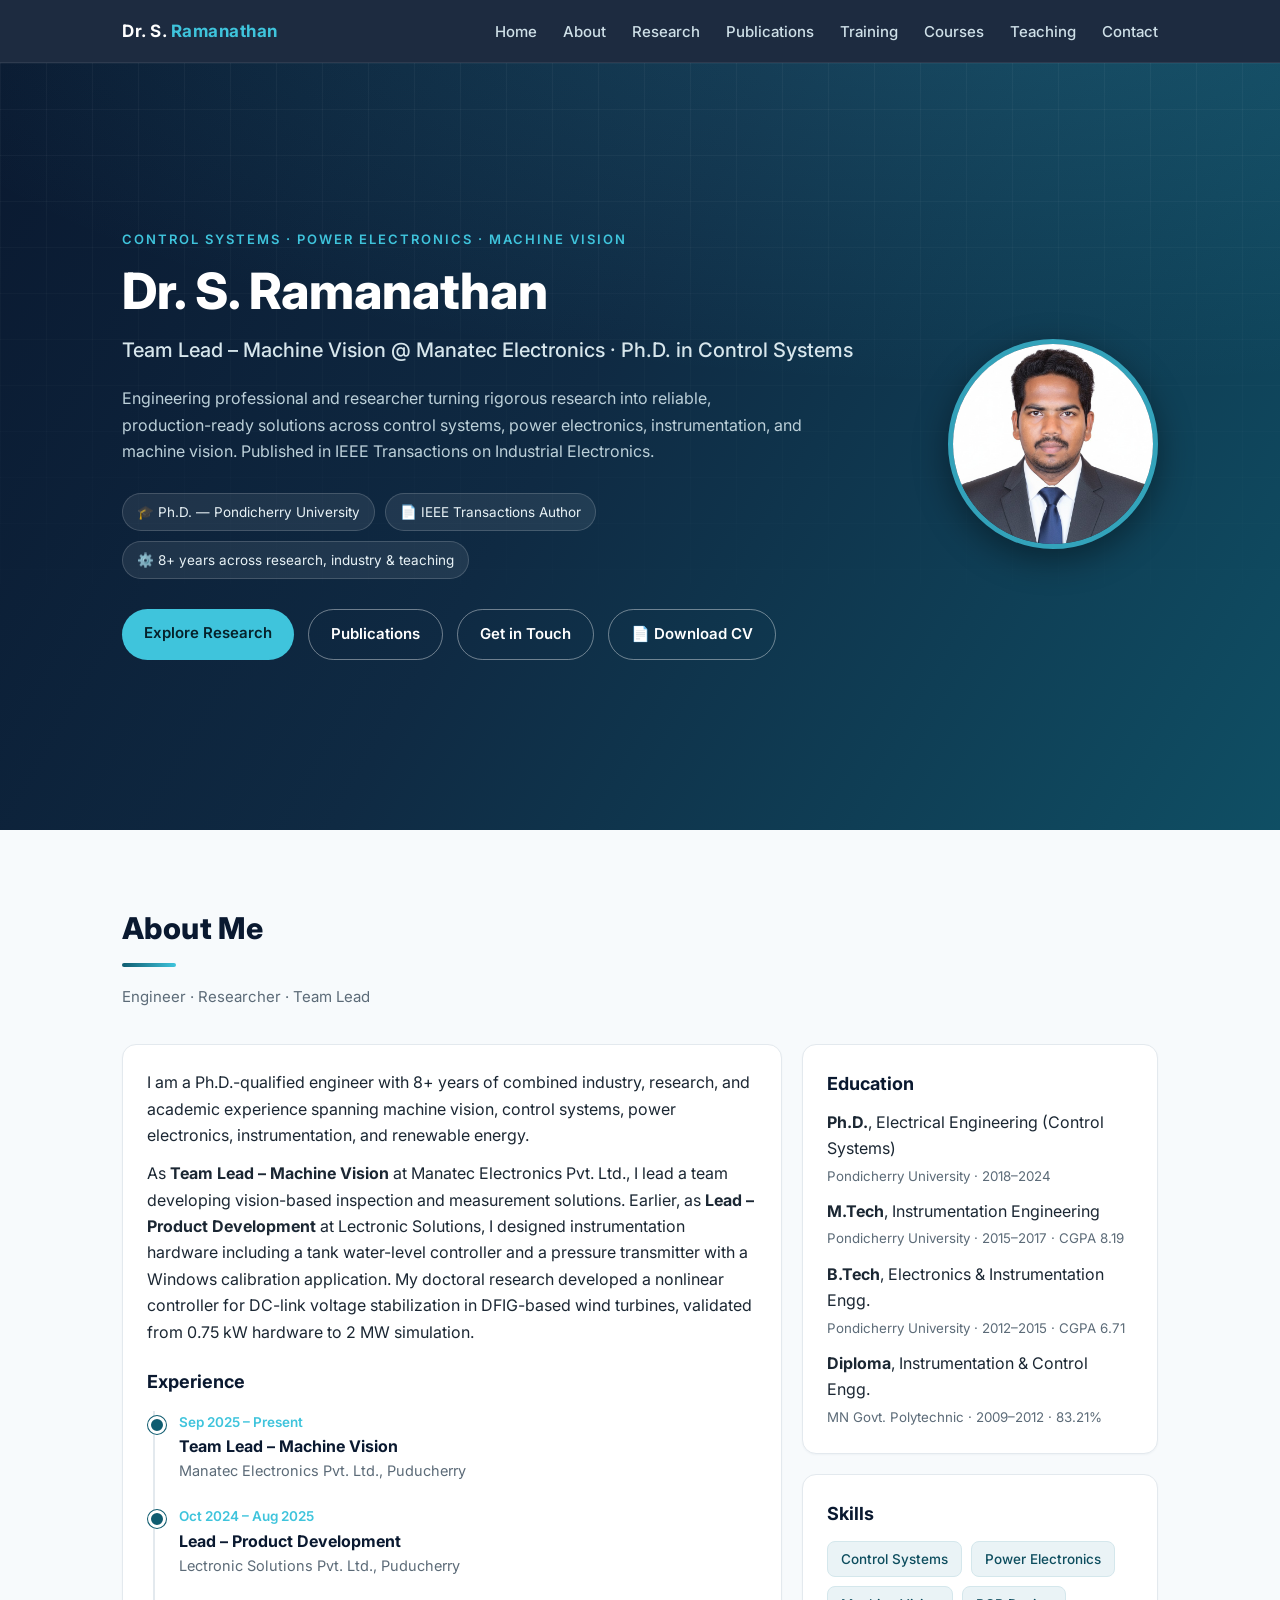
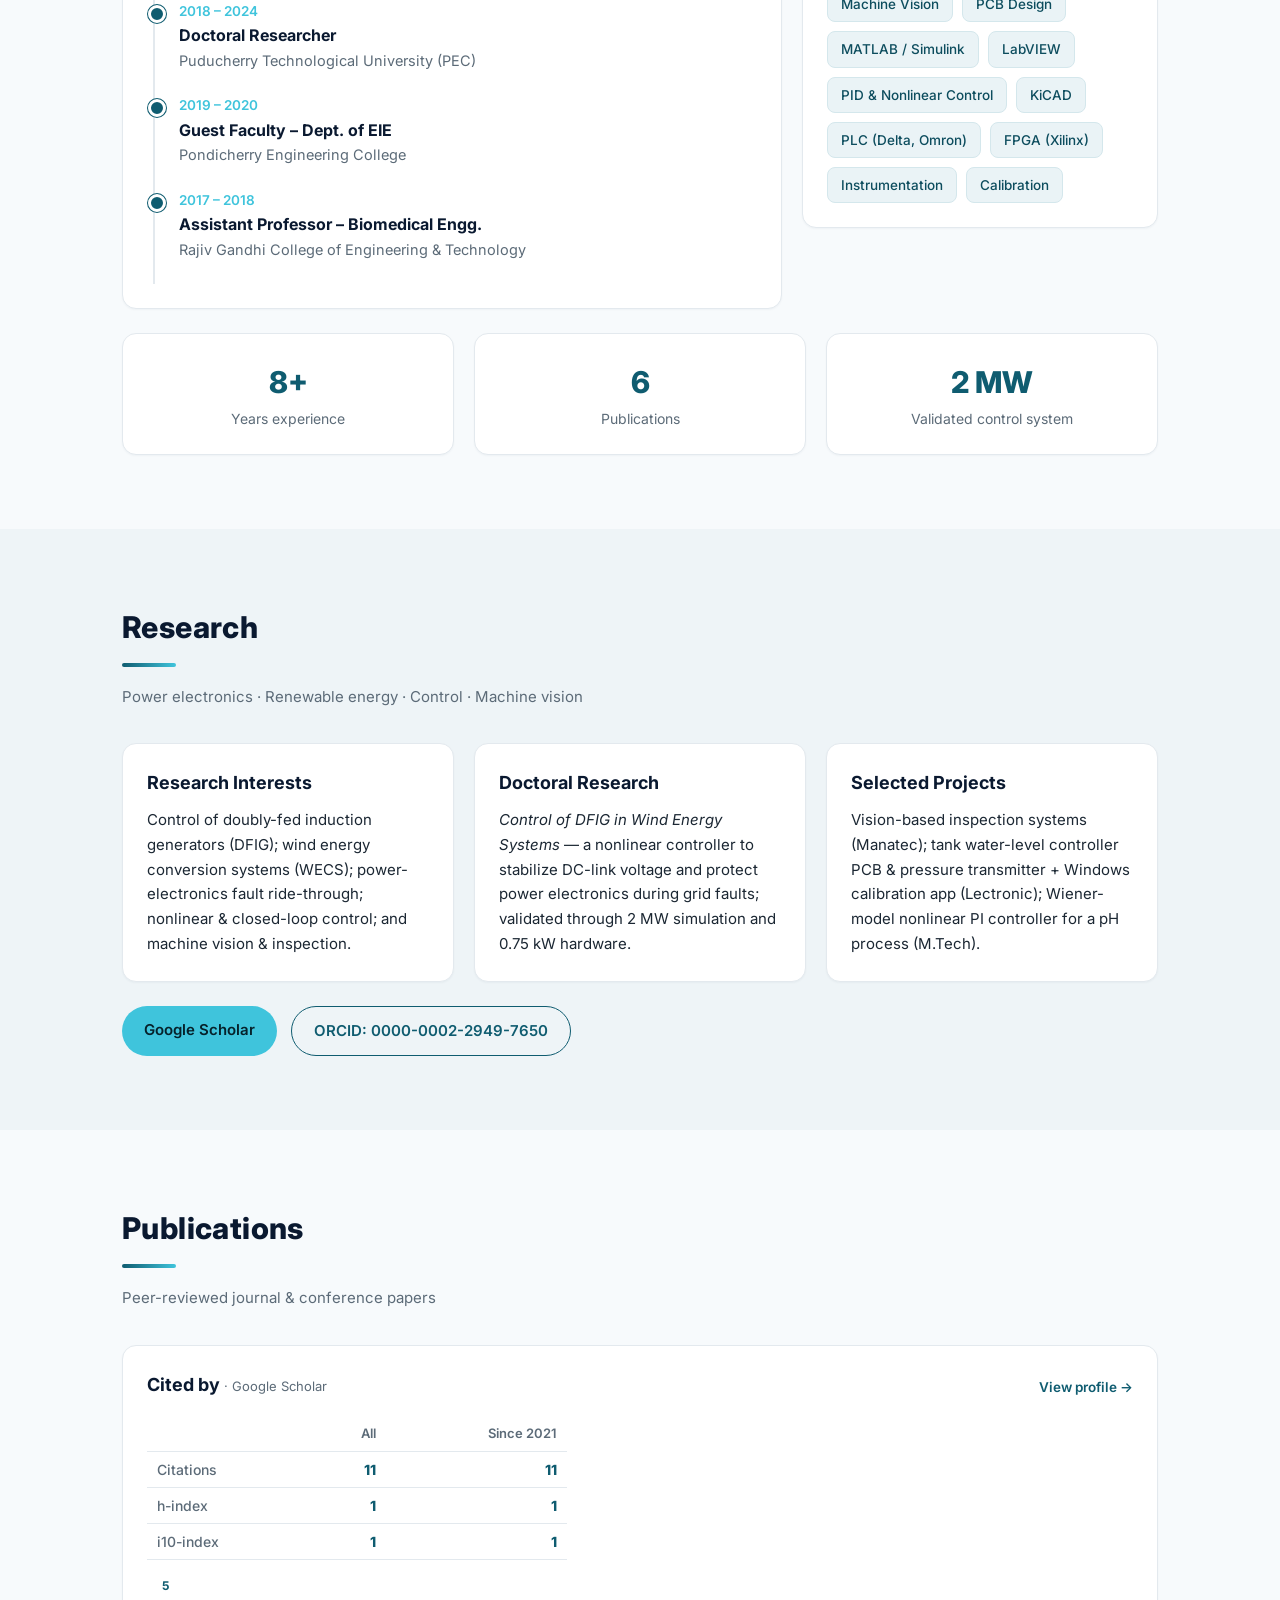
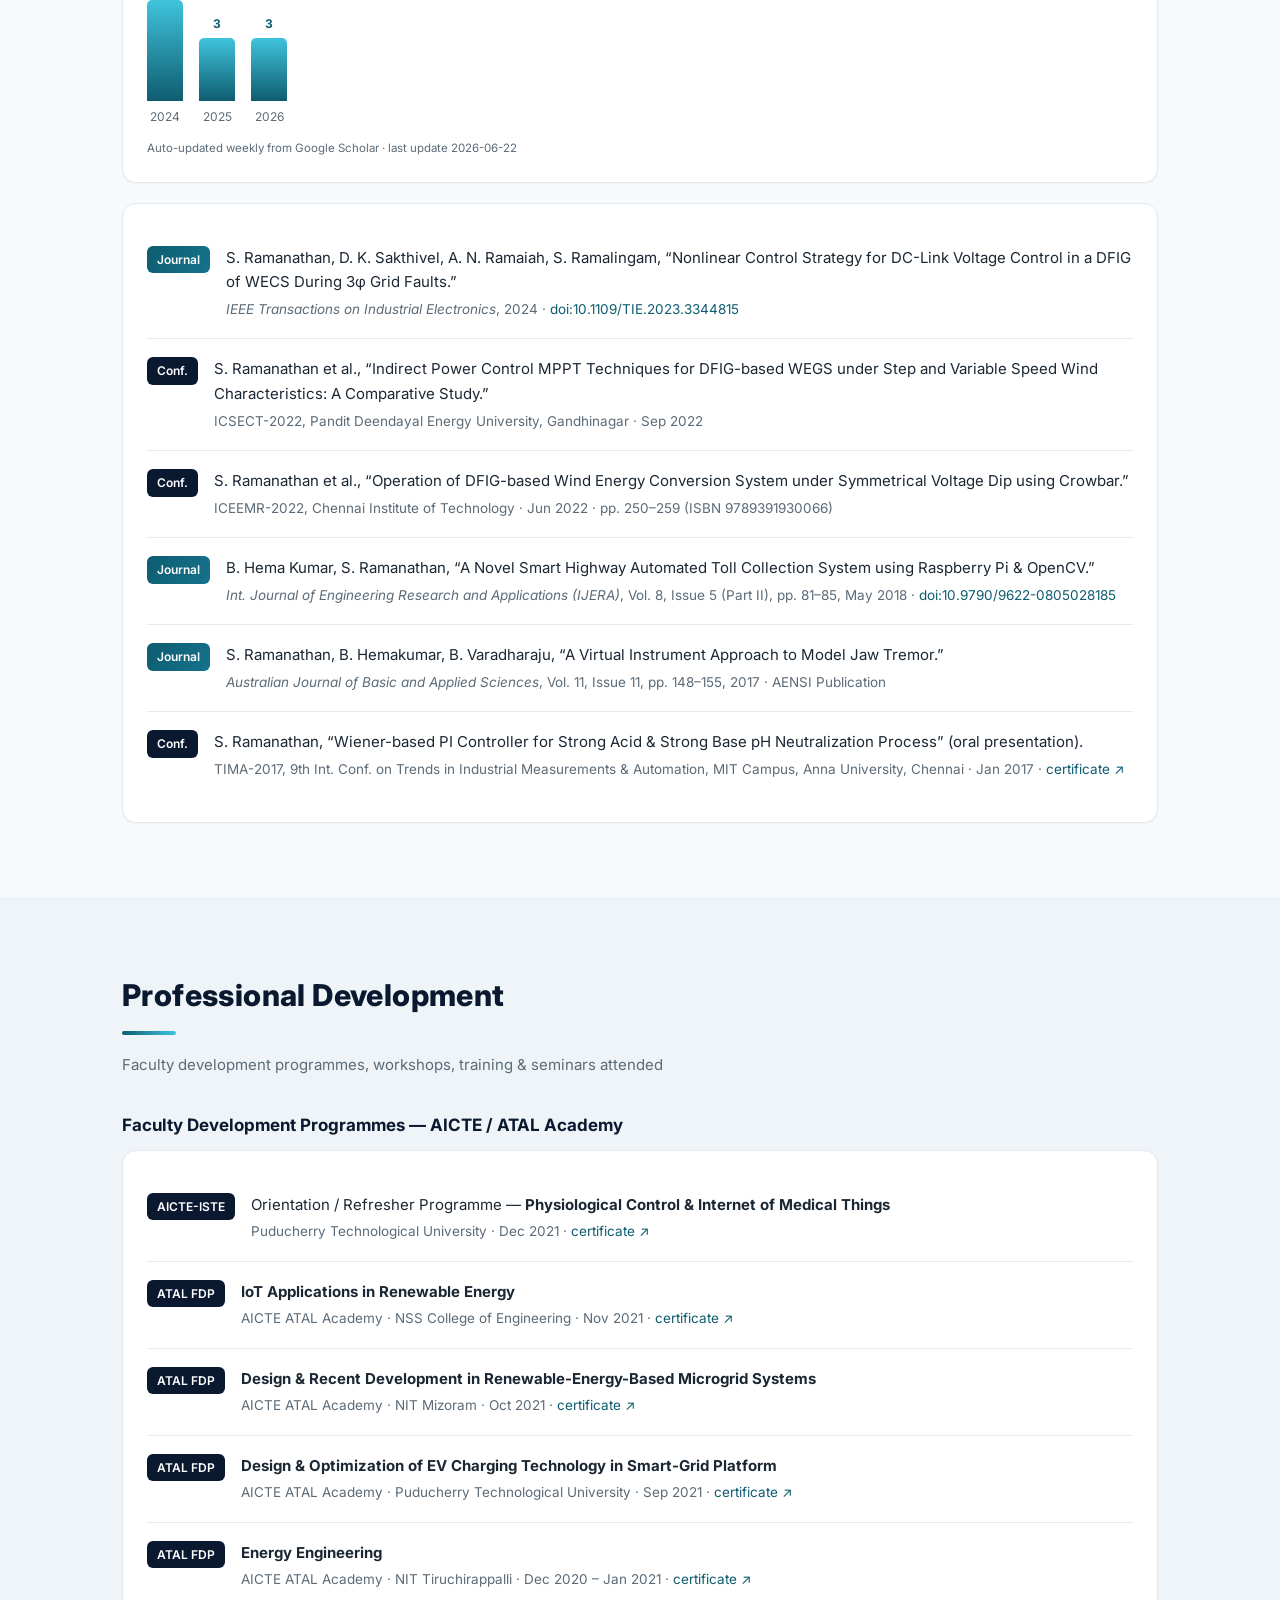
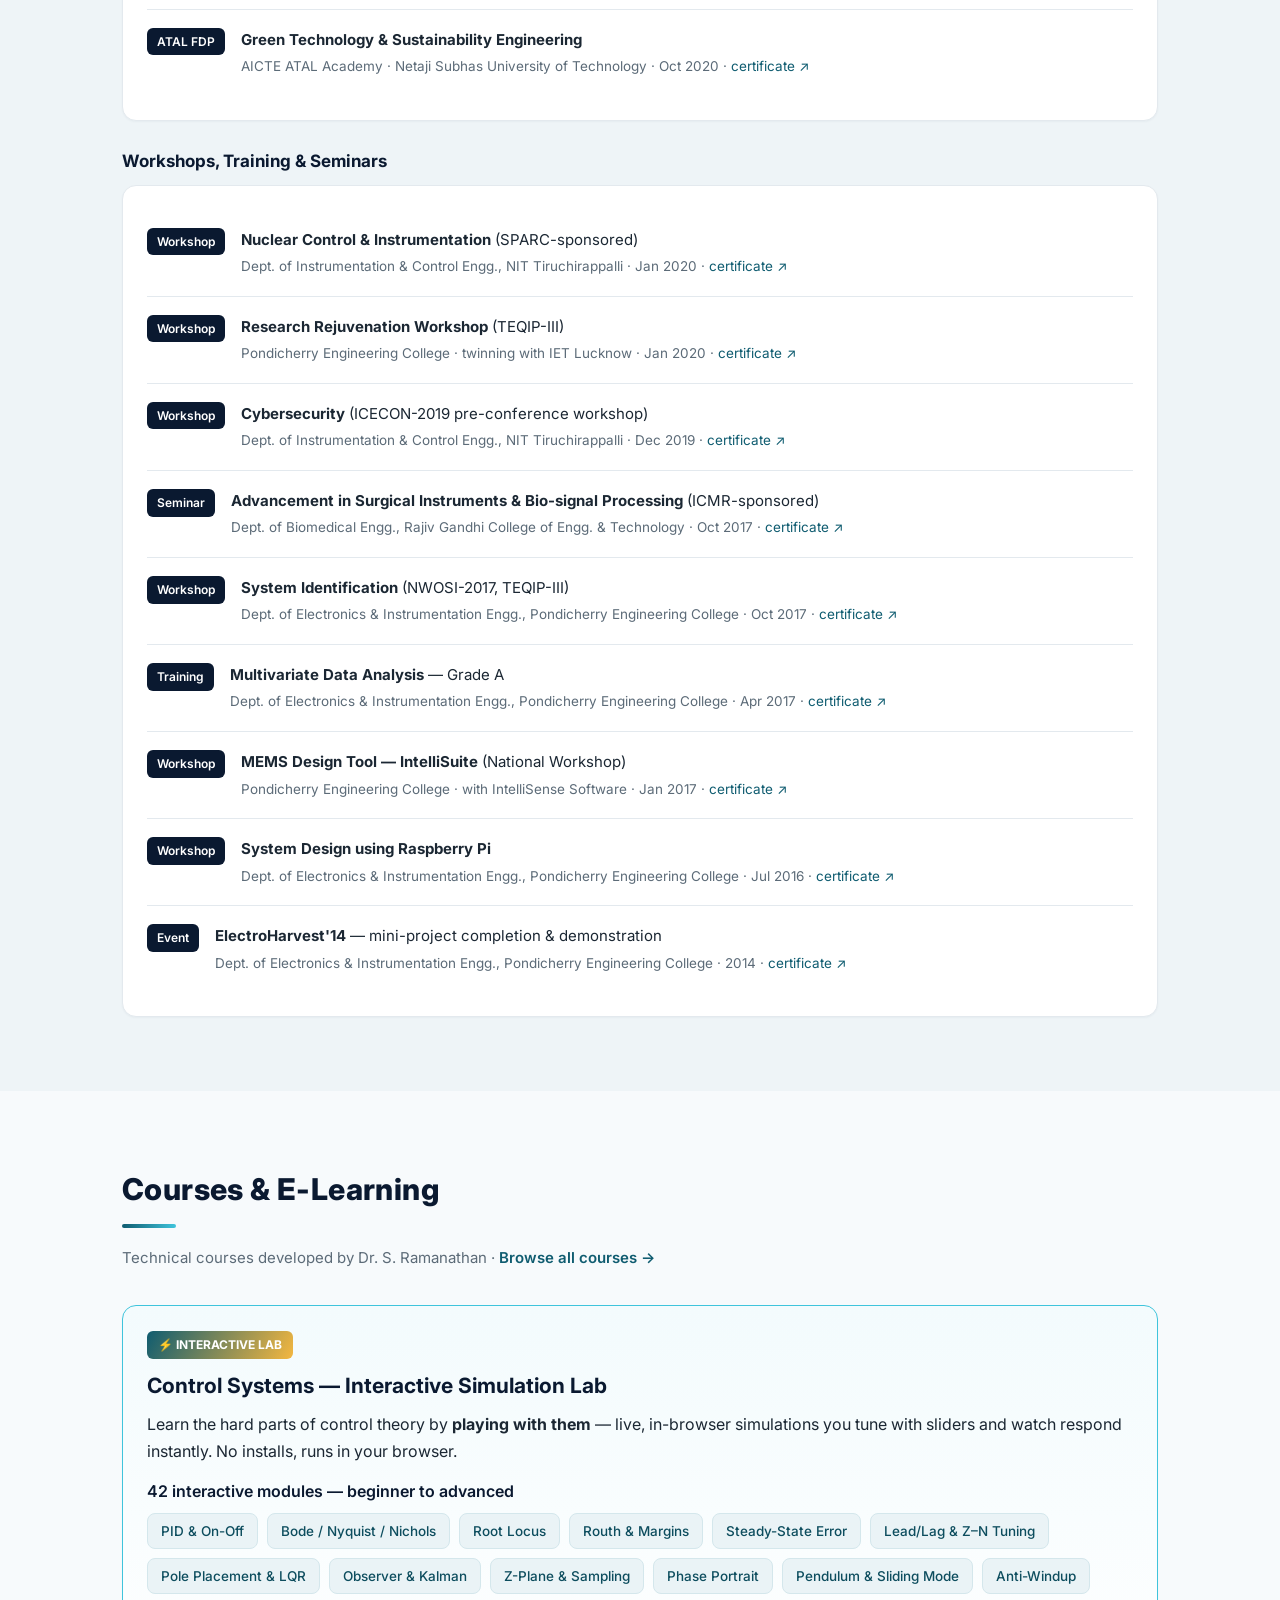
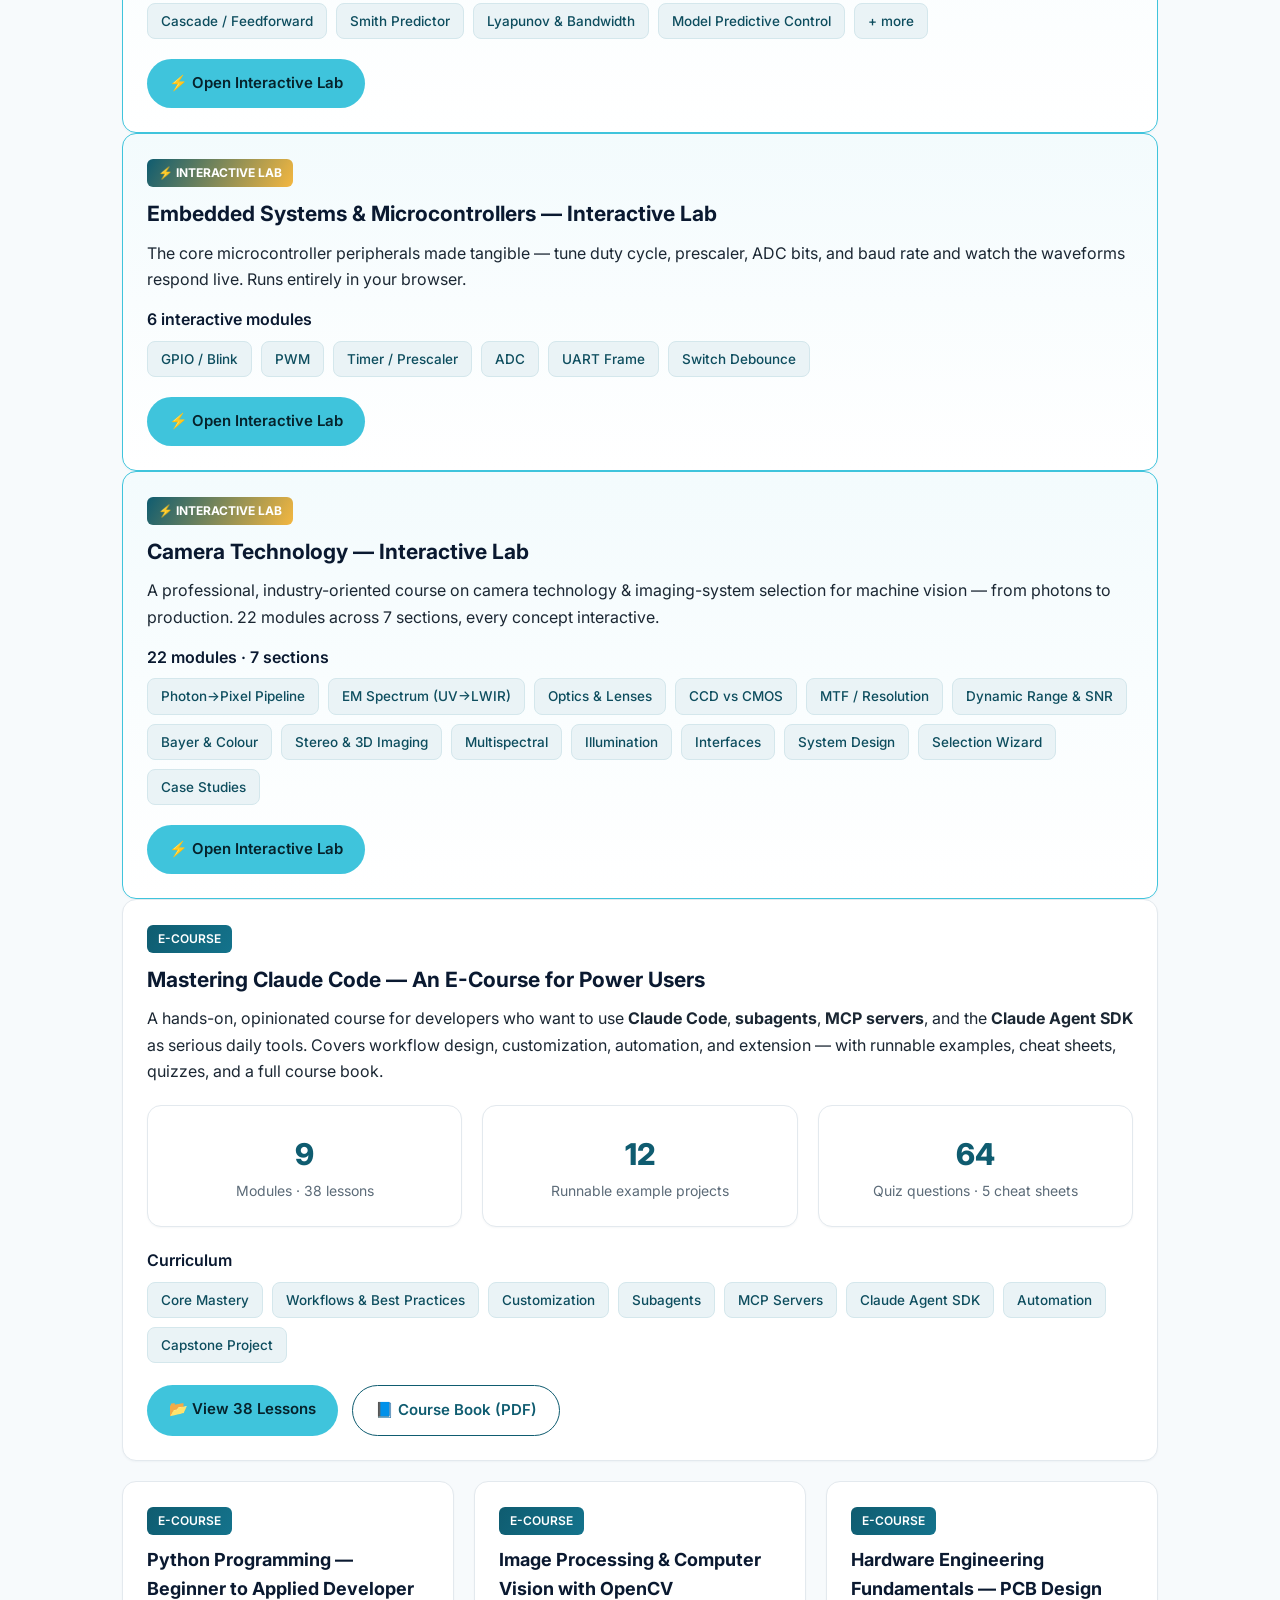
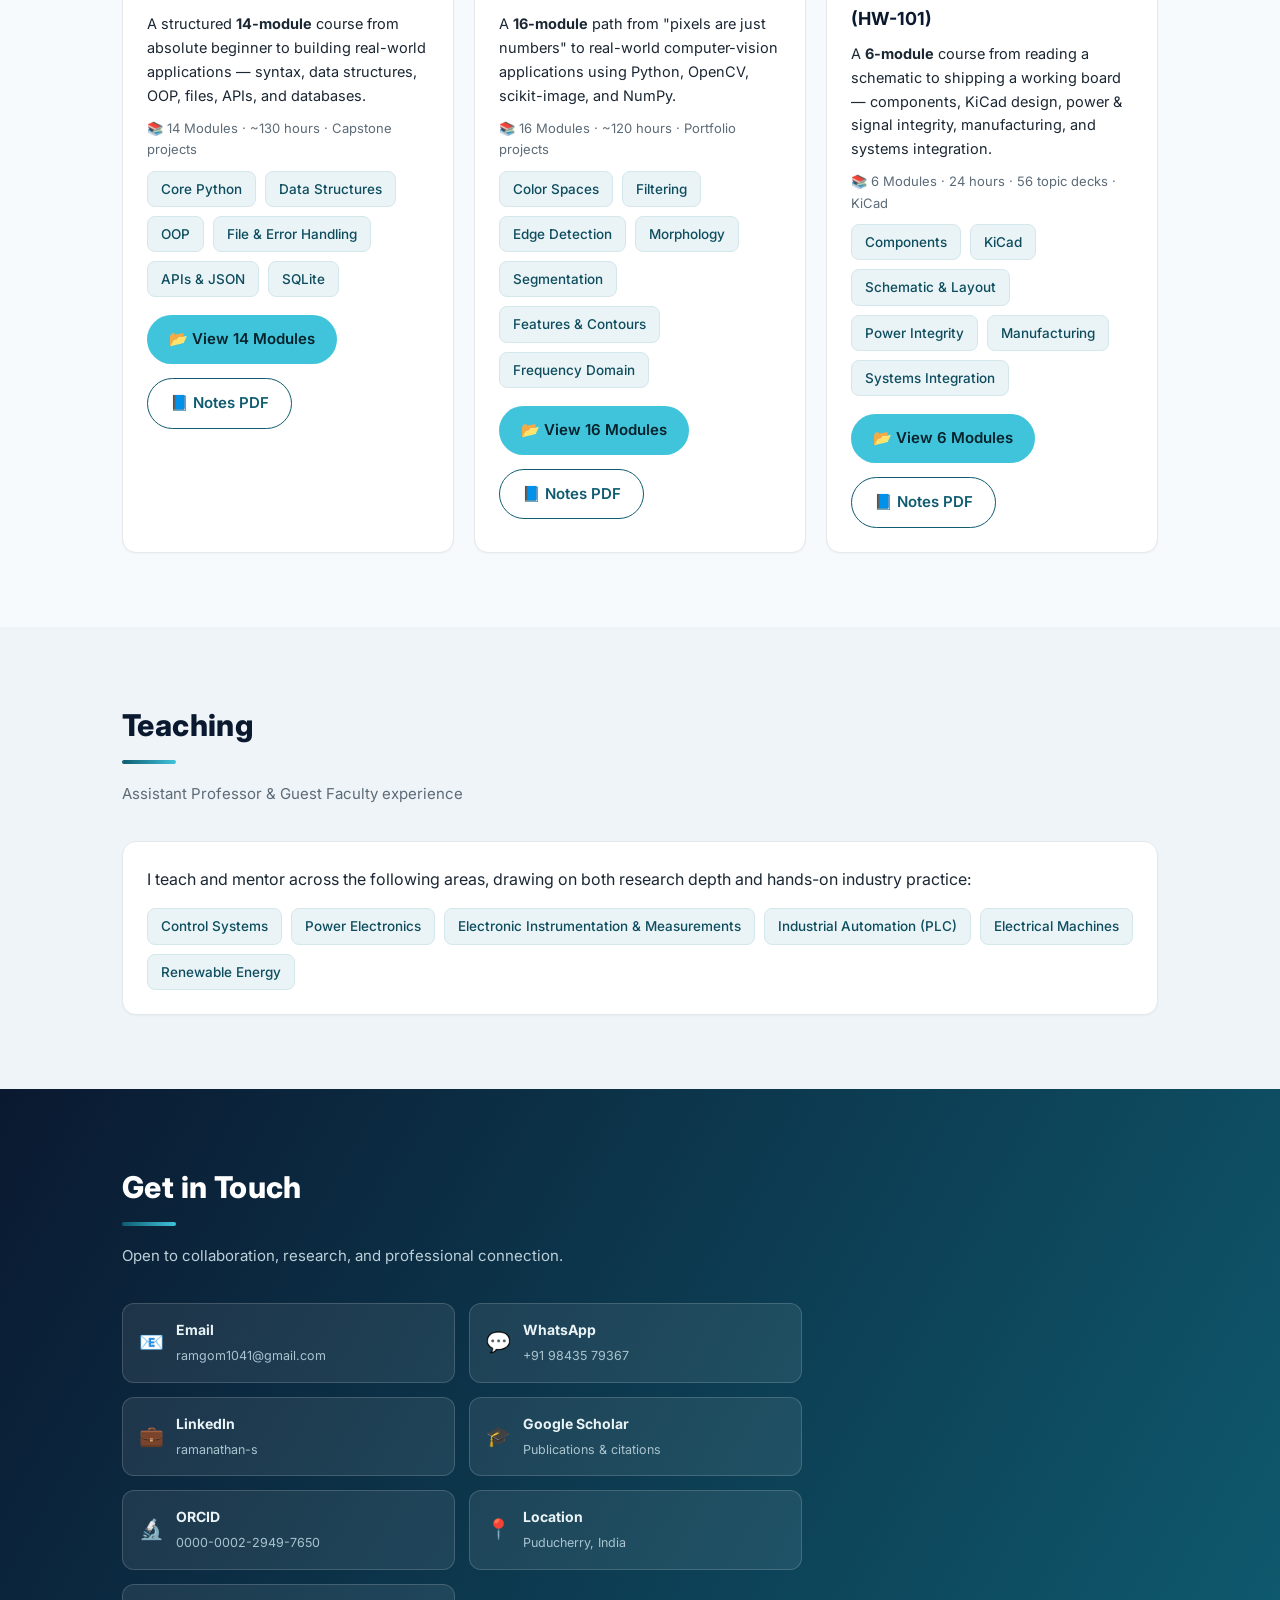
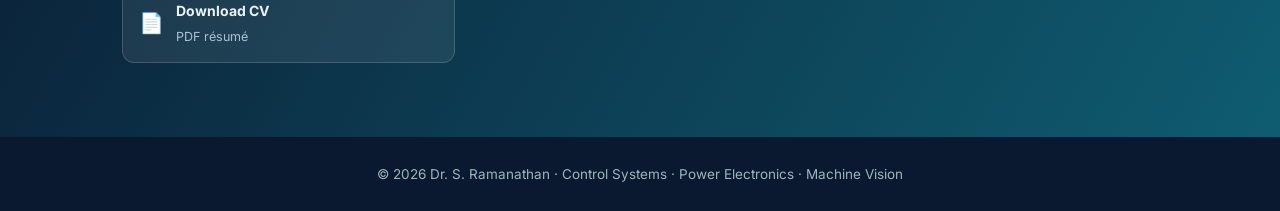
==== commit 3ea03f70: "Add Module 42: Model Predictive Control (interactive receding-horizon viz) - New MPC lab: double-int" ====
--- a/index.html
+++ b/index.html
@@ -453,7 +453,7 @@
       <span style="display:inline-block;background:linear-gradient(120deg,#0f5c70,#f4b740);color:#fff;font-size:12px;font-weight:700;padding:4px 11px;border-radius:6px;margin-bottom:10px">⚡ INTERACTIVE LAB</span>
       <h3 style="font-size:21px">Control Systems — Interactive Simulation Lab</h3>
       <p style="margin-top:8px">Learn the hard parts of control theory by <b>playing with them</b> — live, in-browser simulations you tune with sliders and watch respond instantly. No installs, runs in your browser.</p>
-      <p style="font-weight:600;color:var(--navy);margin:14px 0 8px">41 interactive modules — beginner to advanced</p>
+      <p style="font-weight:600;color:var(--navy);margin:14px 0 8px">42 interactive modules — beginner to advanced</p>
       <div class="chips">
         <span class="chip">PID &amp; On-Off</span><span class="chip">Bode / Nyquist / Nichols</span>
         <span class="chip">Root Locus</span><span class="chip">Routh &amp; Margins</span>
@@ -462,7 +462,7 @@
         <span class="chip">Z-Plane &amp; Sampling</span><span class="chip">Phase Portrait</span>
         <span class="chip">Pendulum &amp; Sliding Mode</span><span class="chip">Anti-Windup</span>
         <span class="chip">Cascade / Feedforward</span><span class="chip">Smith Predictor</span>
-        <span class="chip">Lyapunov &amp; Bandwidth</span><span class="chip">+ more</span>
+        <span class="chip">Lyapunov &amp; Bandwidth</span><span class="chip">Model Predictive Control</span><span class="chip">+ more</span>
       </div>
       <div class="cta" style="margin-top:20px">
         <a class="btn btn-primary" href="courses/control-systems.html">⚡ Open Interactive Lab</a>
@@ -620,7 +620,8 @@
   </div>
 </section>
 
-<footer>© <span id="yr"></span> Dr. S. Ramanathan · Control Systems · Power Electronics · Machine Vision</footer>
+<footer>© <span id="yr"></span> Dr. S. Ramanathan · Control Systems · Power Electronics · Machine Vision<br>
+<span id="visit-line" style="font-size:12px;opacity:.8;display:inline-block;margin-top:8px">👁 <span id="visits">…</span> site visits</span></footer>
 
 <script>
   document.getElementById('yr').textContent = new Date().getFullYear();
@@ -642,6 +643,13 @@
     if(wrap) wrap.innerHTML=yrs.map(y=>
       `<div class="sb"><div class="sn">${d.by_year[y]}</div><div class="sbar" style="height:${Math.round(d.by_year[y]/max*95)+6}px"></div><div class="sy">${y}</div></div>`).join('');
   }).catch(()=>{});
+  // ---- site visit counter (Abacus — free, no signup, CORS-enabled) ----
+  fetch('https://abacus.jasoncameron.dev/hit/ramgom1041-ramanathan-site/home')
+    .then(r=>r.json()).then(d=>{
+      const e=document.getElementById('visits');
+      if(e && d && d.value!=null) e.textContent=Number(d.value).toLocaleString();
+    }).catch(()=>{ const l=document.getElementById('visit-line'); if(l) l.style.display='none'; });
 </script>
+<script data-goatcounter="https://ramgom1041.goatcounter.com/count" async src="//gc.zgo.at/count.js"></script>
 </body>
 </html>
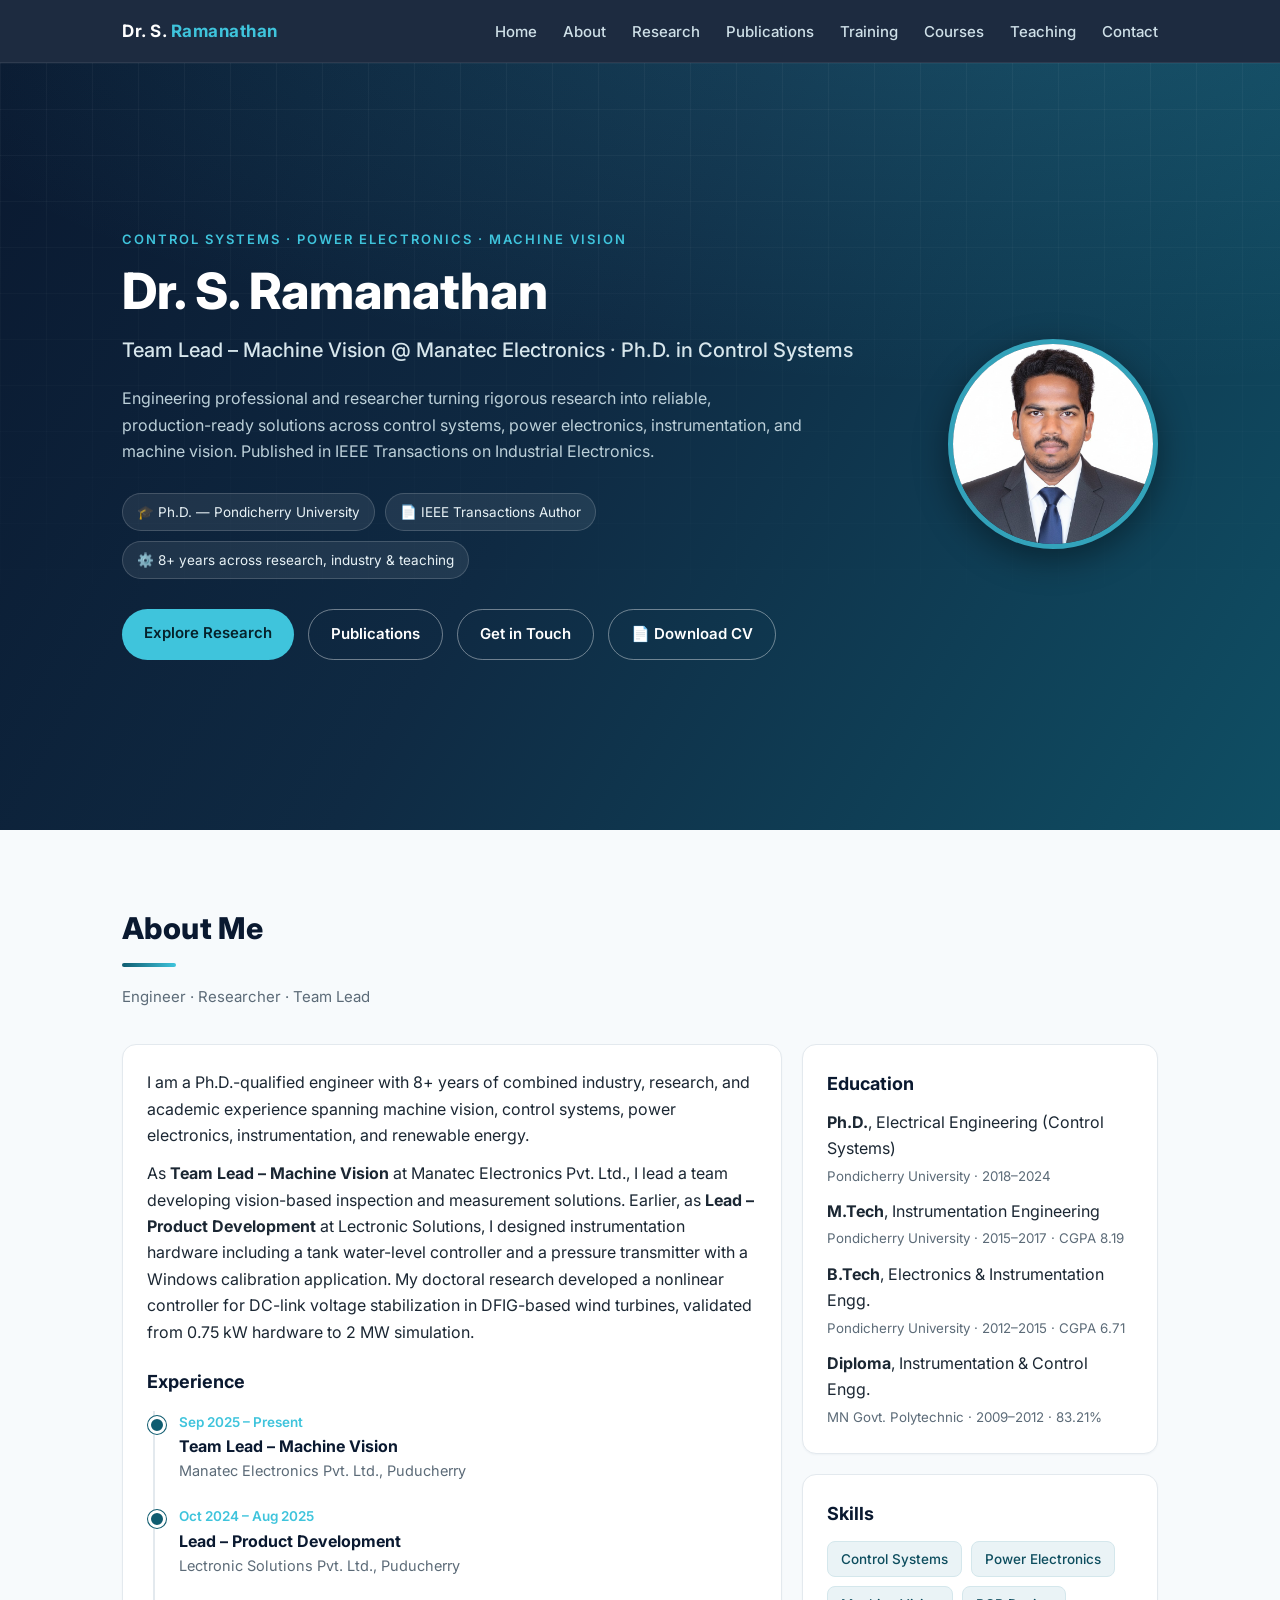
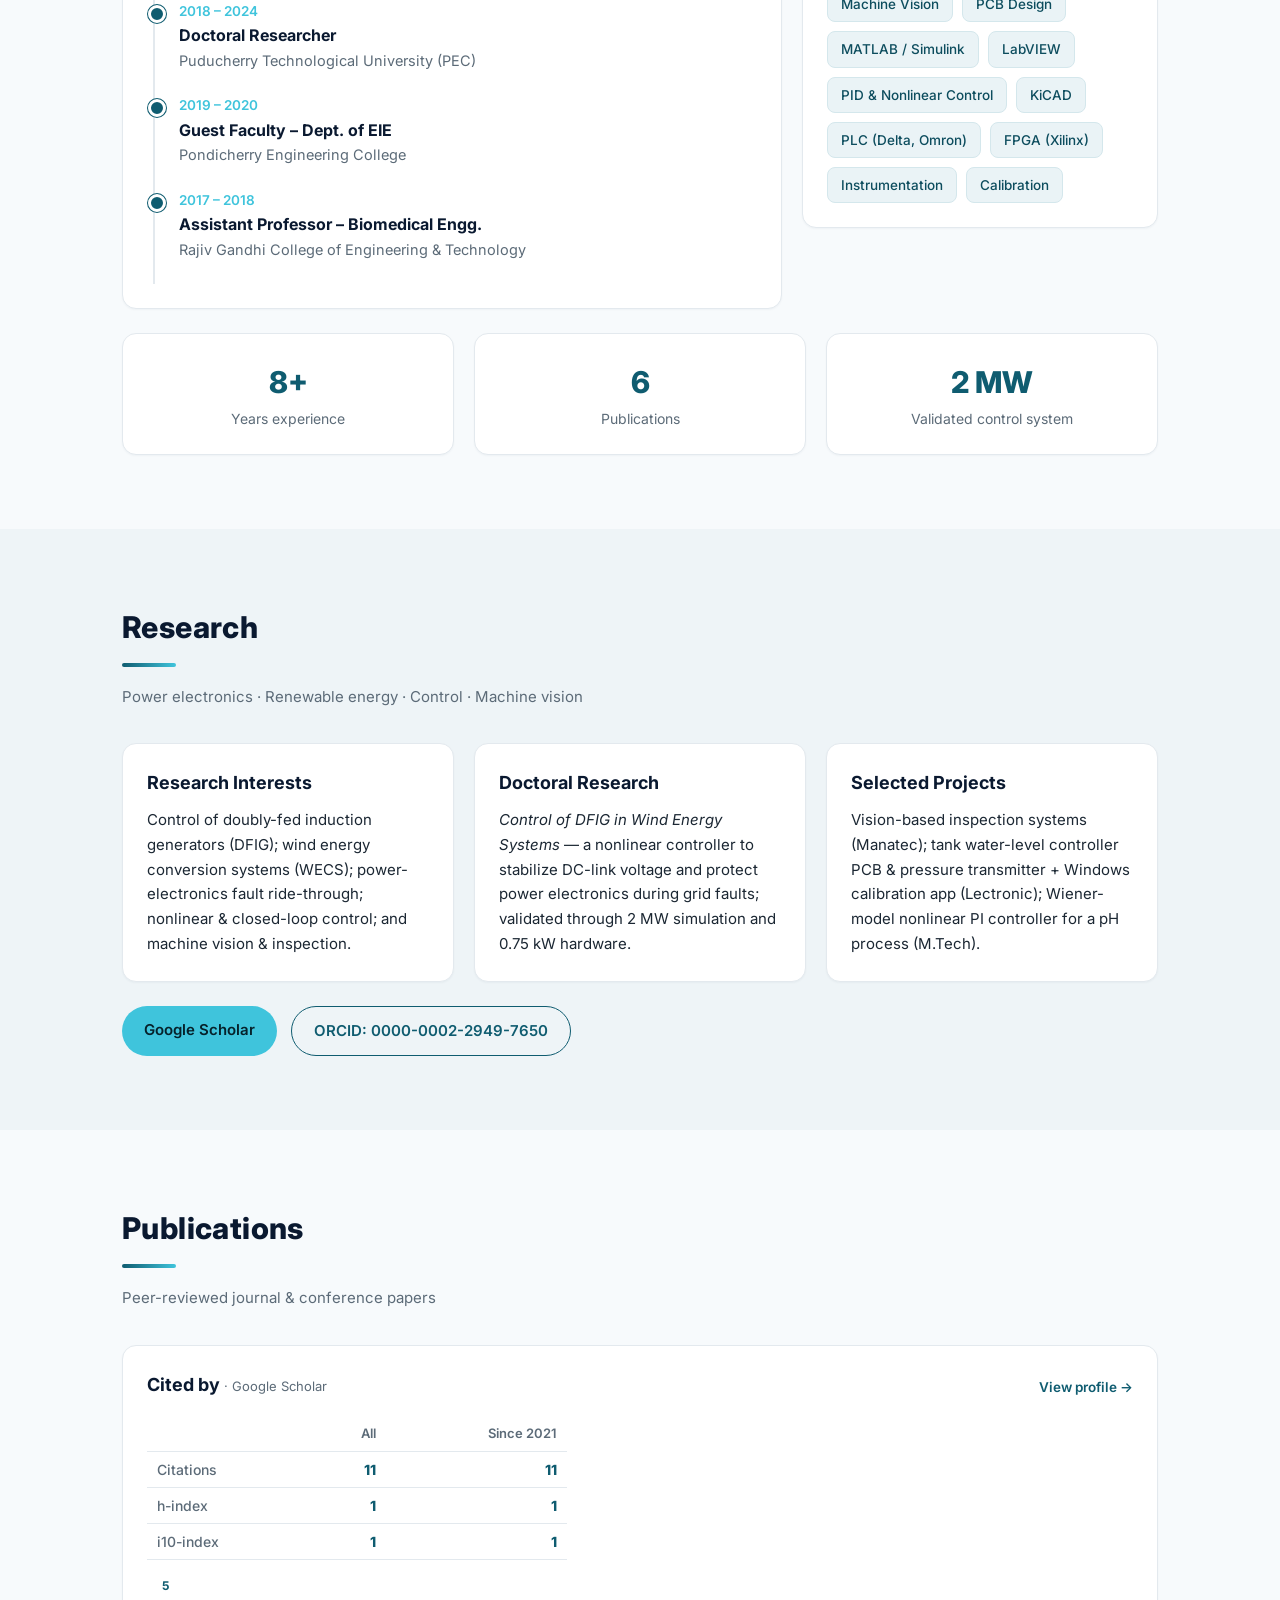
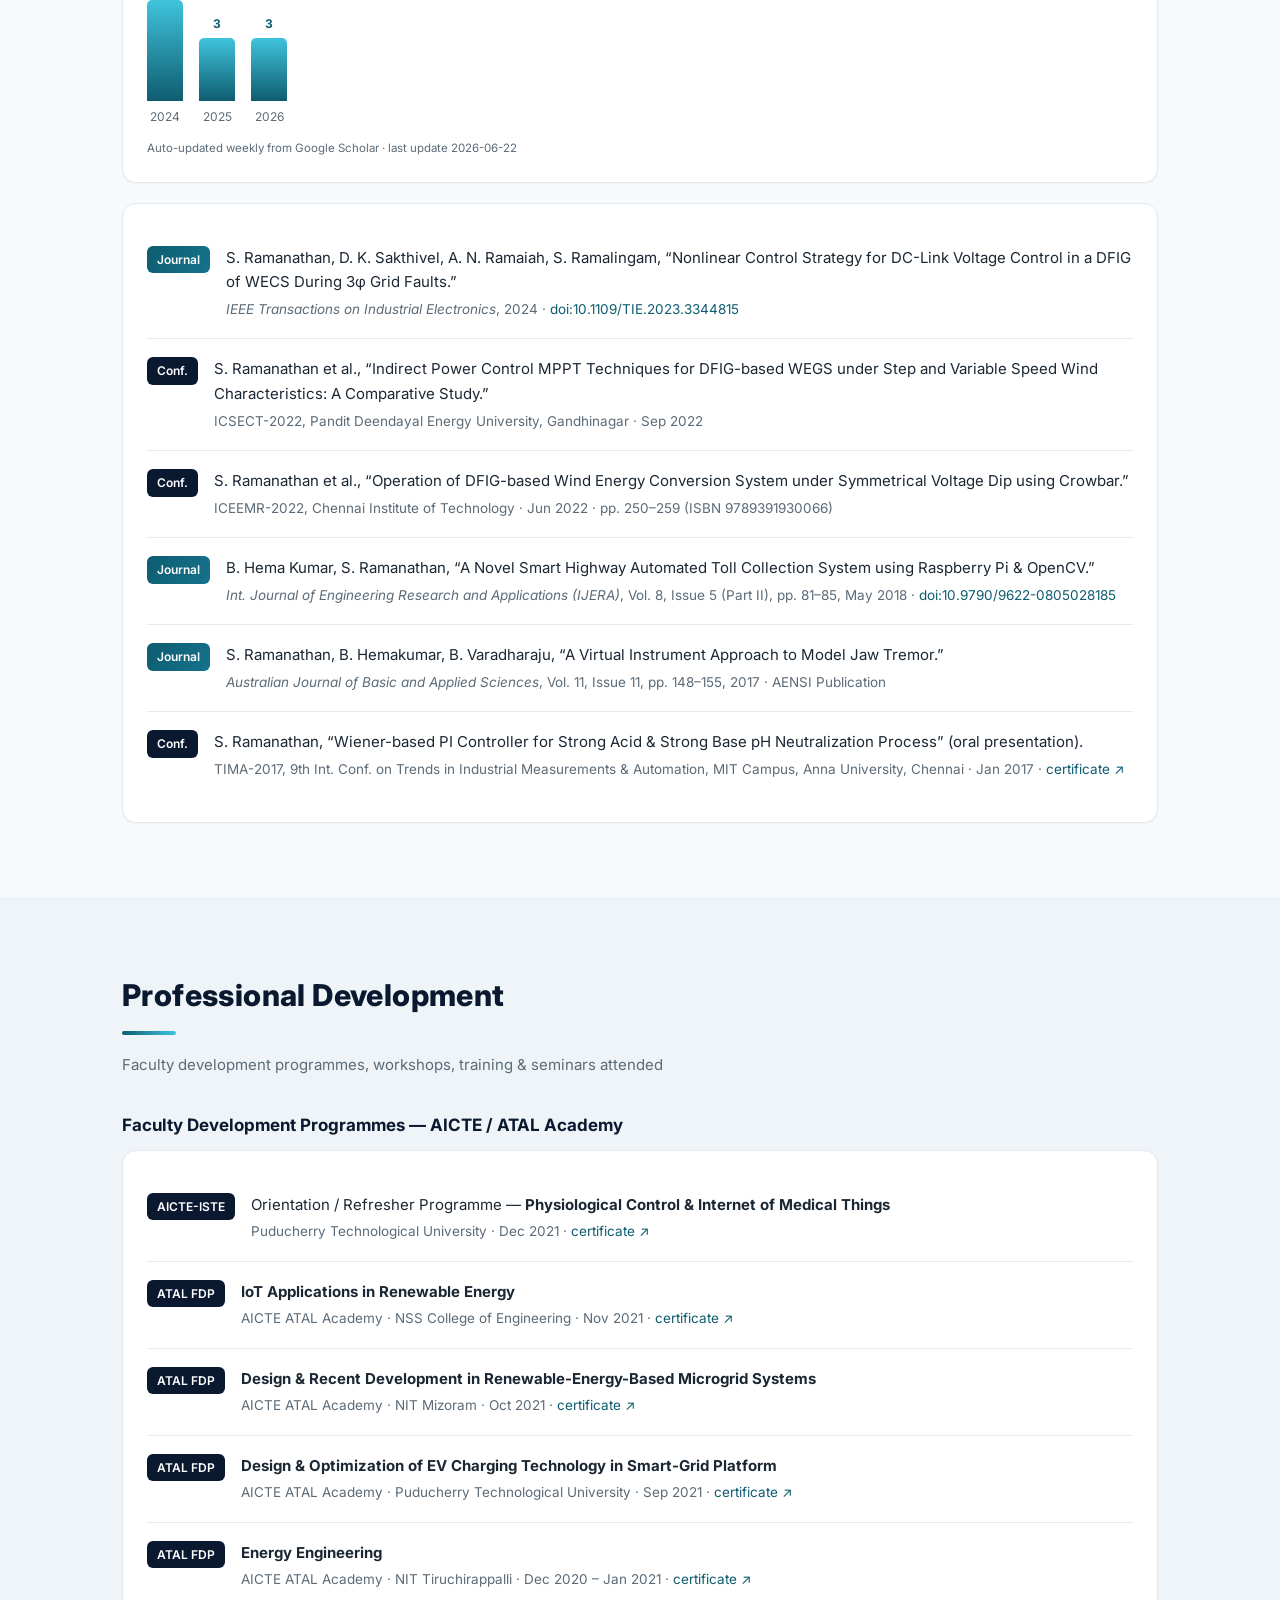
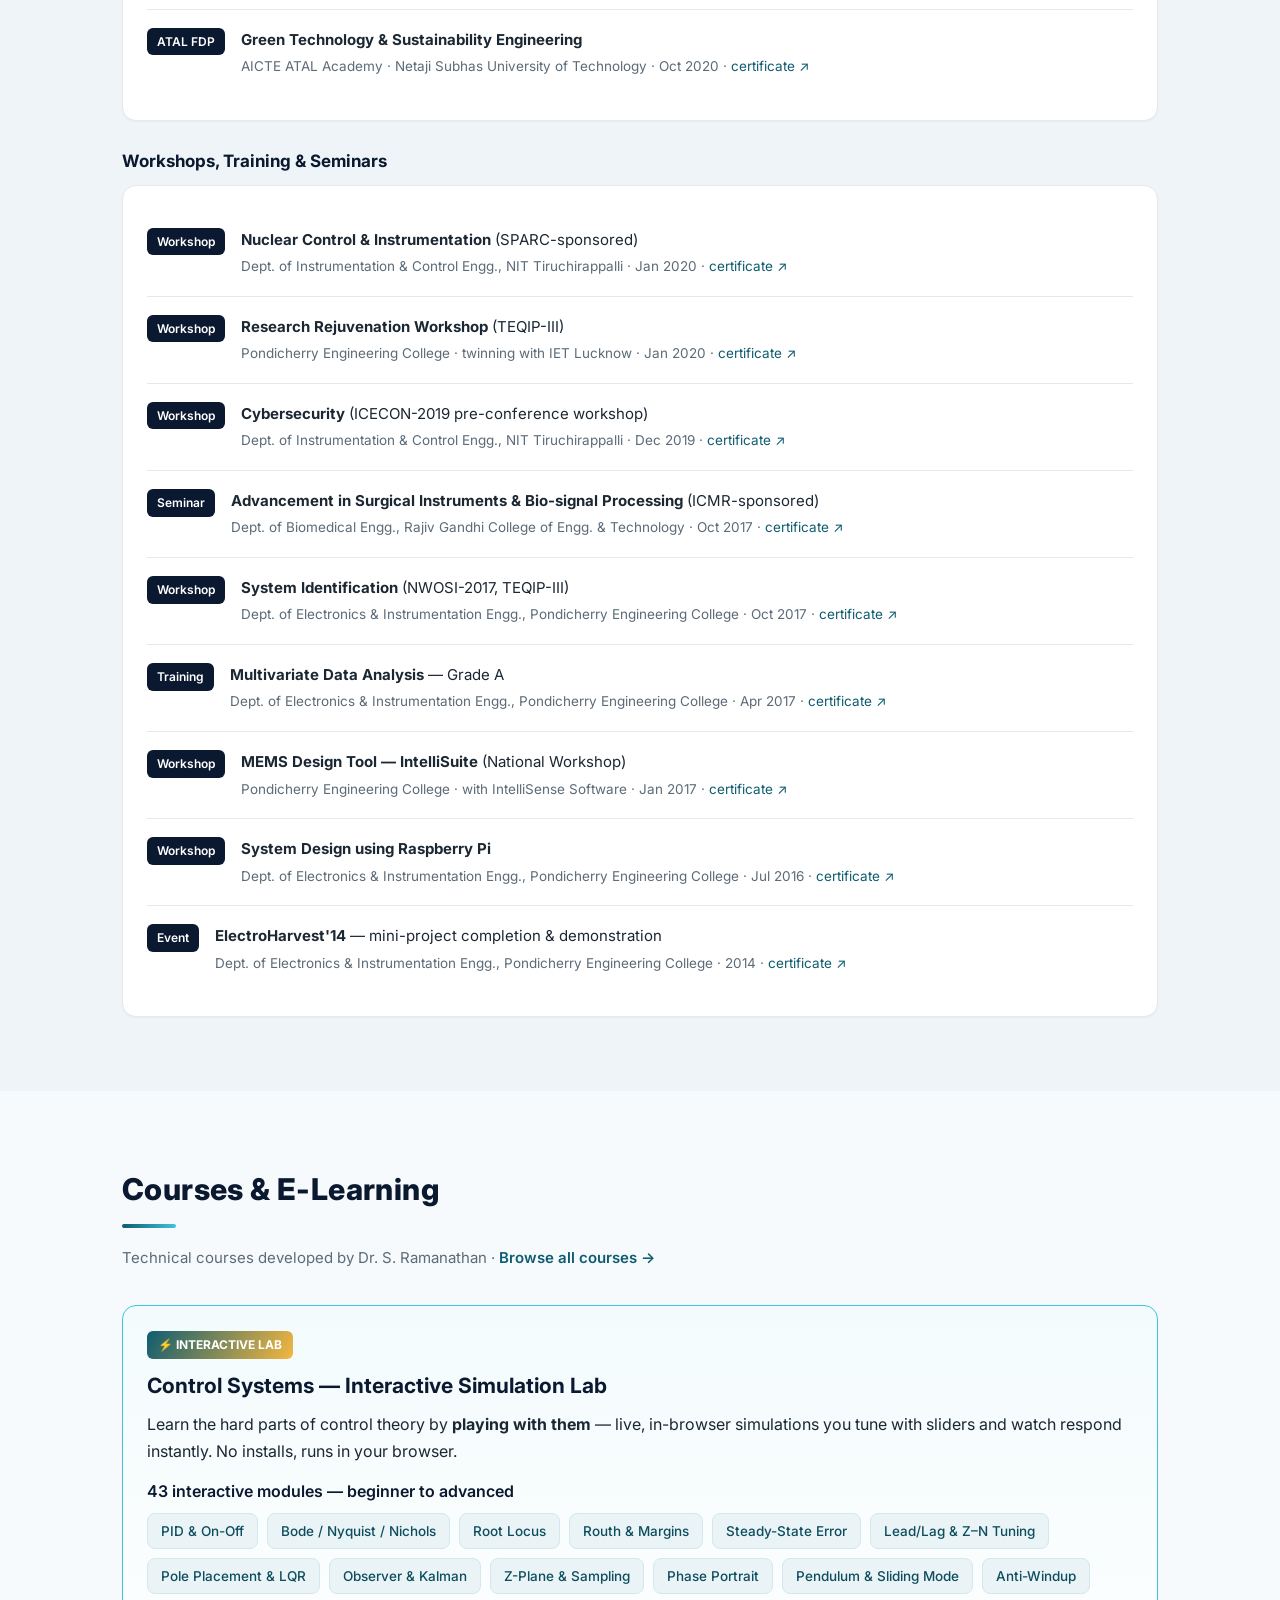
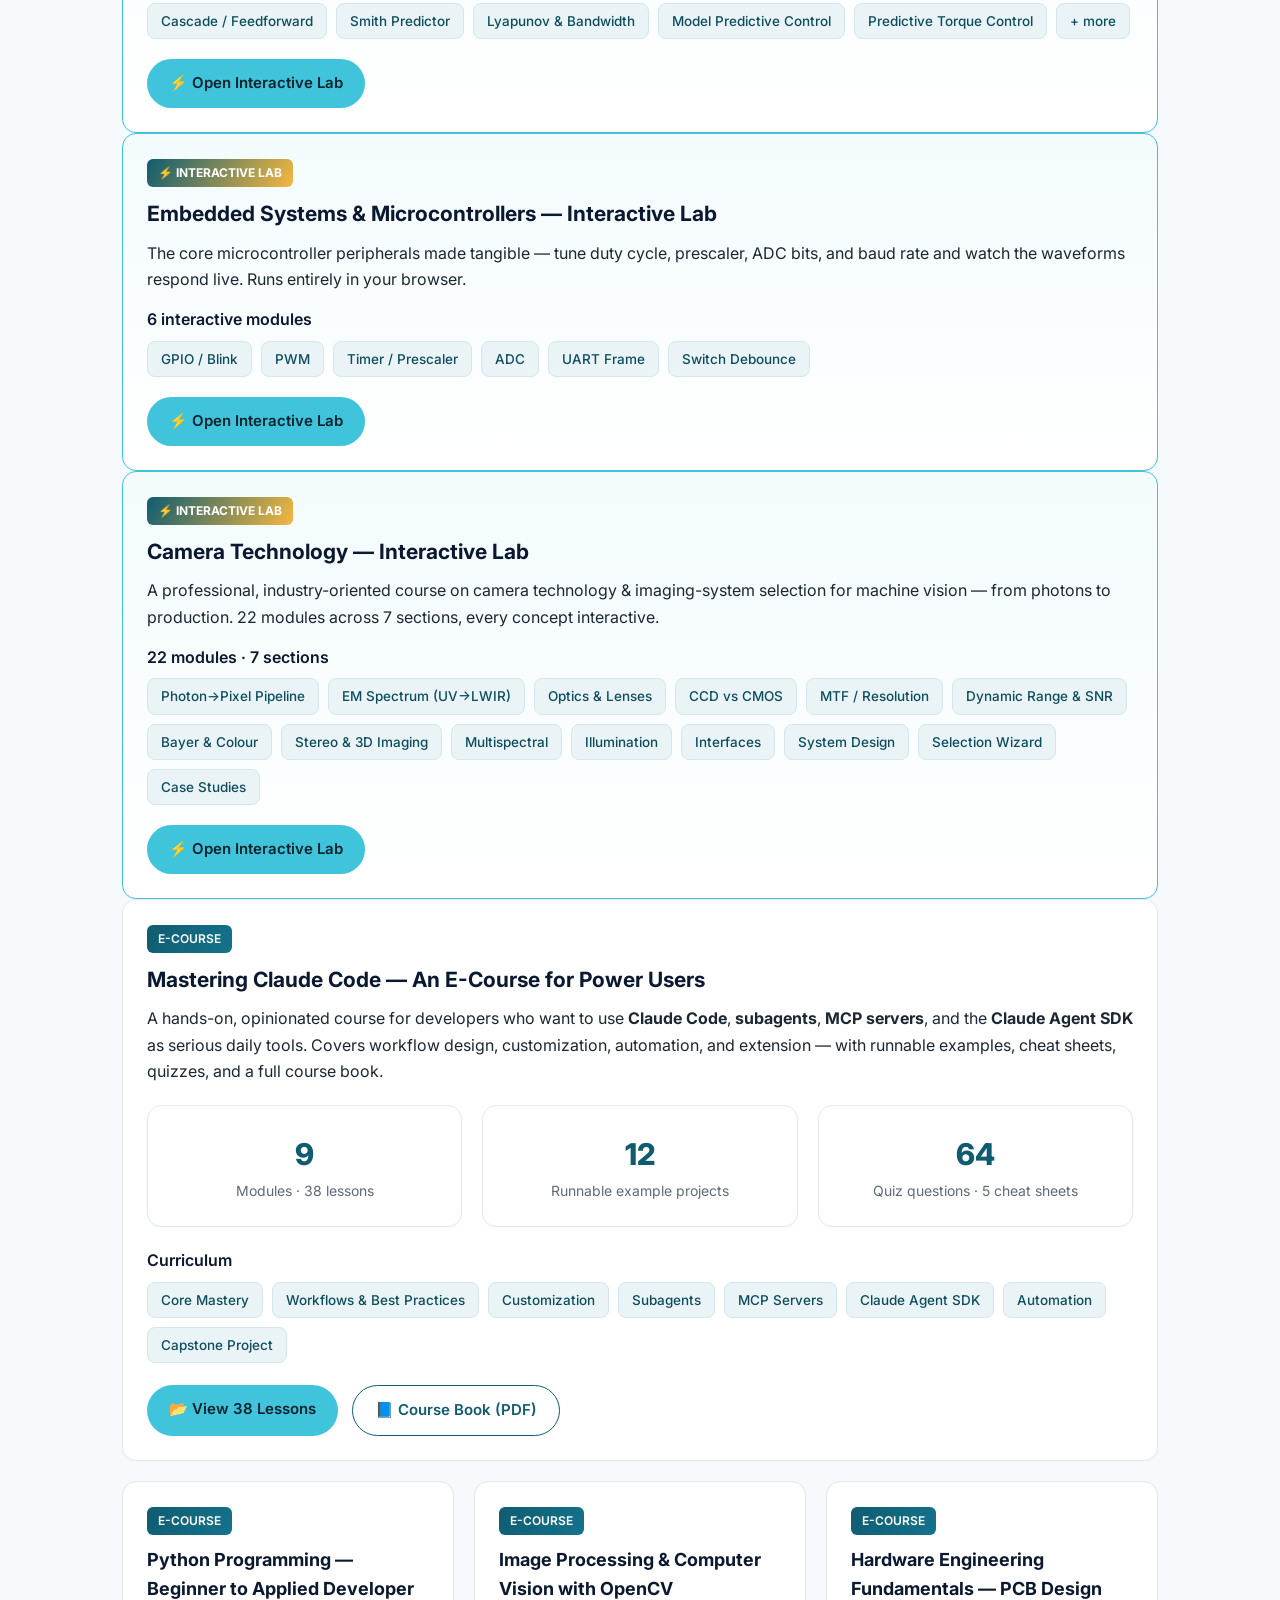
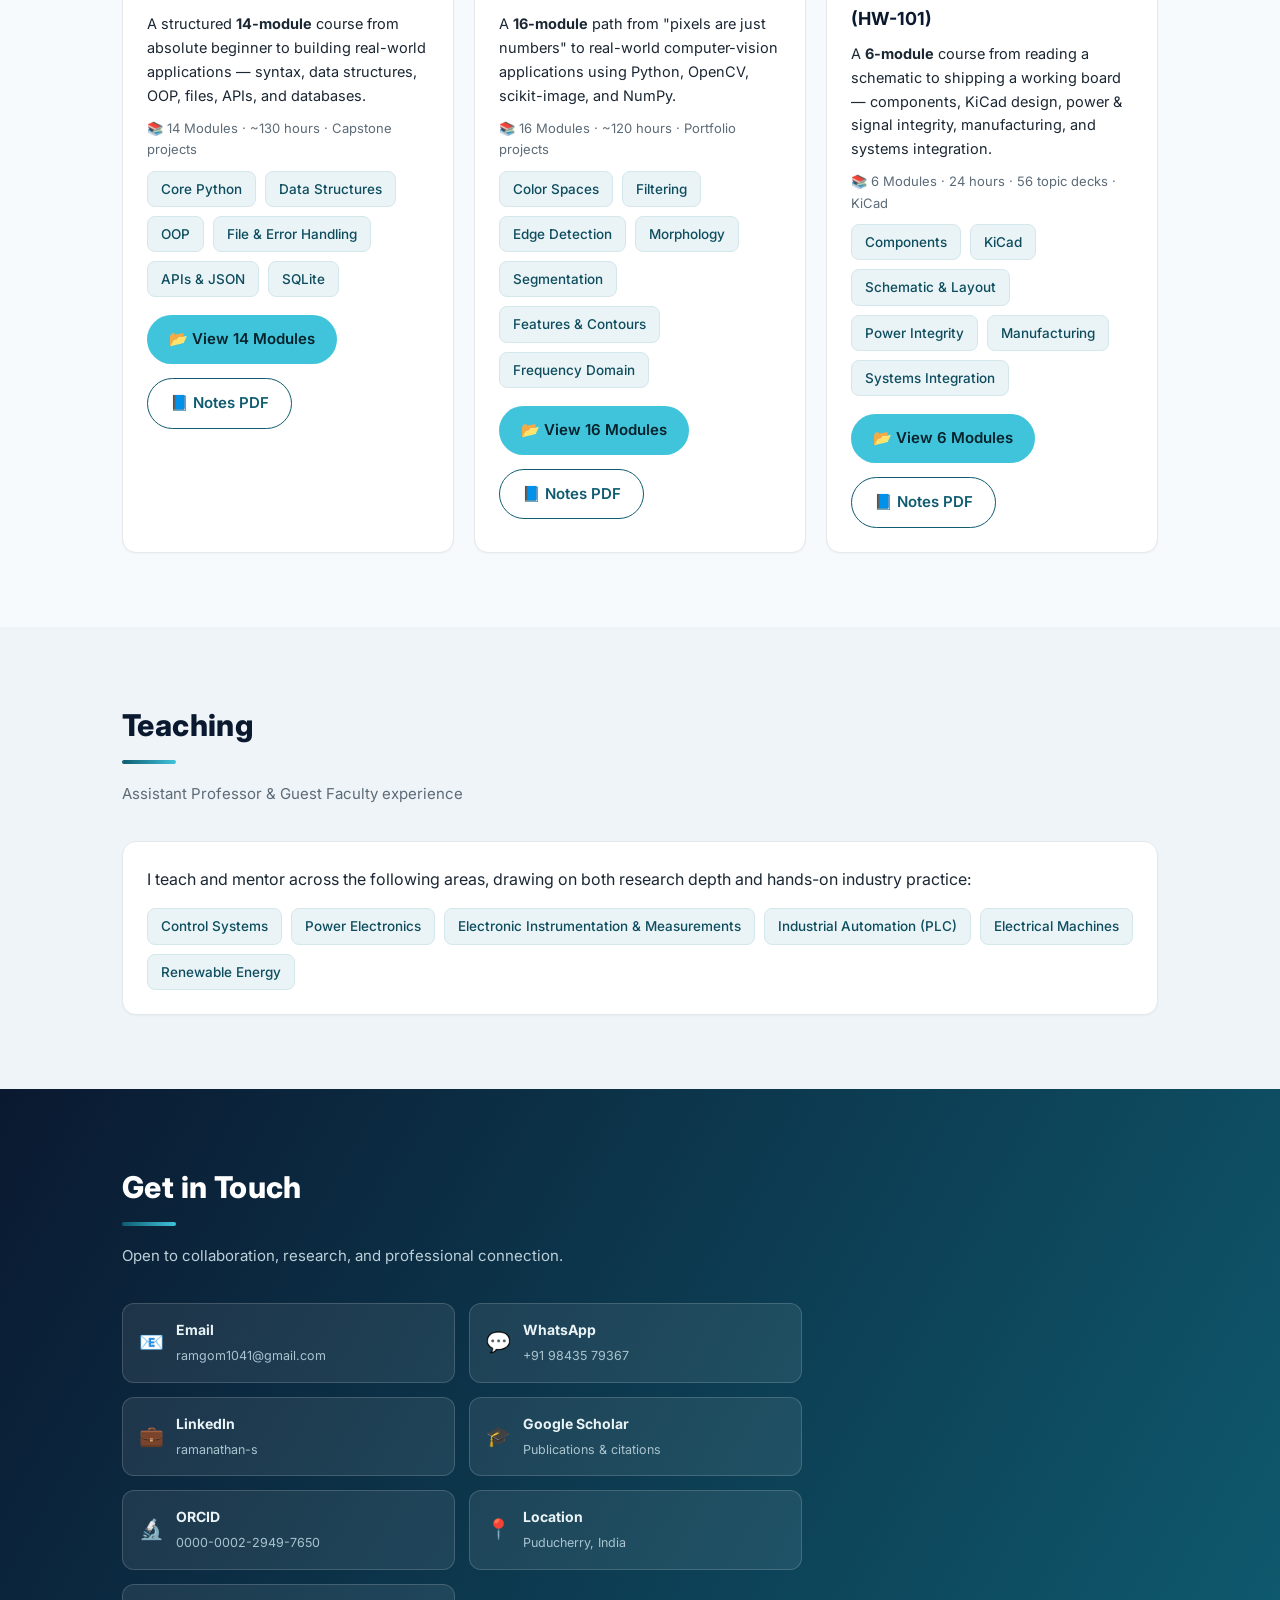
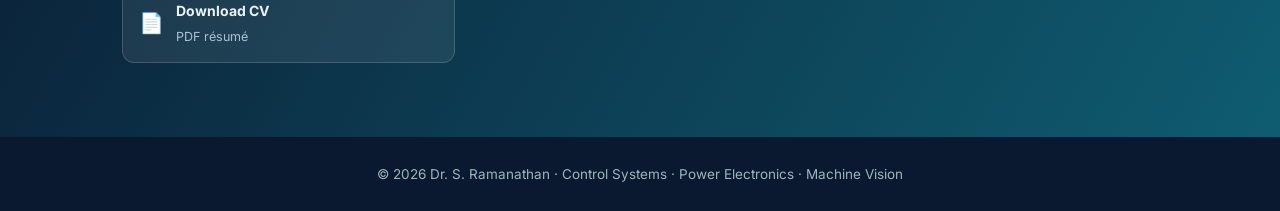
==== commit d7430665: "Add Module 43: Predictive Torque Control (FCS-MPC) for motor drives - Space-vector hexagon view: sta" ====
--- a/index.html
+++ b/index.html
@@ -453,7 +453,7 @@
       <span style="display:inline-block;background:linear-gradient(120deg,#0f5c70,#f4b740);color:#fff;font-size:12px;font-weight:700;padding:4px 11px;border-radius:6px;margin-bottom:10px">⚡ INTERACTIVE LAB</span>
       <h3 style="font-size:21px">Control Systems — Interactive Simulation Lab</h3>
       <p style="margin-top:8px">Learn the hard parts of control theory by <b>playing with them</b> — live, in-browser simulations you tune with sliders and watch respond instantly. No installs, runs in your browser.</p>
-      <p style="font-weight:600;color:var(--navy);margin:14px 0 8px">42 interactive modules — beginner to advanced</p>
+      <p style="font-weight:600;color:var(--navy);margin:14px 0 8px">43 interactive modules — beginner to advanced</p>
       <div class="chips">
         <span class="chip">PID &amp; On-Off</span><span class="chip">Bode / Nyquist / Nichols</span>
         <span class="chip">Root Locus</span><span class="chip">Routh &amp; Margins</span>
@@ -462,7 +462,7 @@
         <span class="chip">Z-Plane &amp; Sampling</span><span class="chip">Phase Portrait</span>
         <span class="chip">Pendulum &amp; Sliding Mode</span><span class="chip">Anti-Windup</span>
         <span class="chip">Cascade / Feedforward</span><span class="chip">Smith Predictor</span>
-        <span class="chip">Lyapunov &amp; Bandwidth</span><span class="chip">Model Predictive Control</span><span class="chip">+ more</span>
+        <span class="chip">Lyapunov &amp; Bandwidth</span><span class="chip">Model Predictive Control</span><span class="chip">Predictive Torque Control</span><span class="chip">+ more</span>
       </div>
       <div class="cta" style="margin-top:20px">
         <a class="btn btn-primary" href="courses/control-systems.html">⚡ Open Interactive Lab</a>
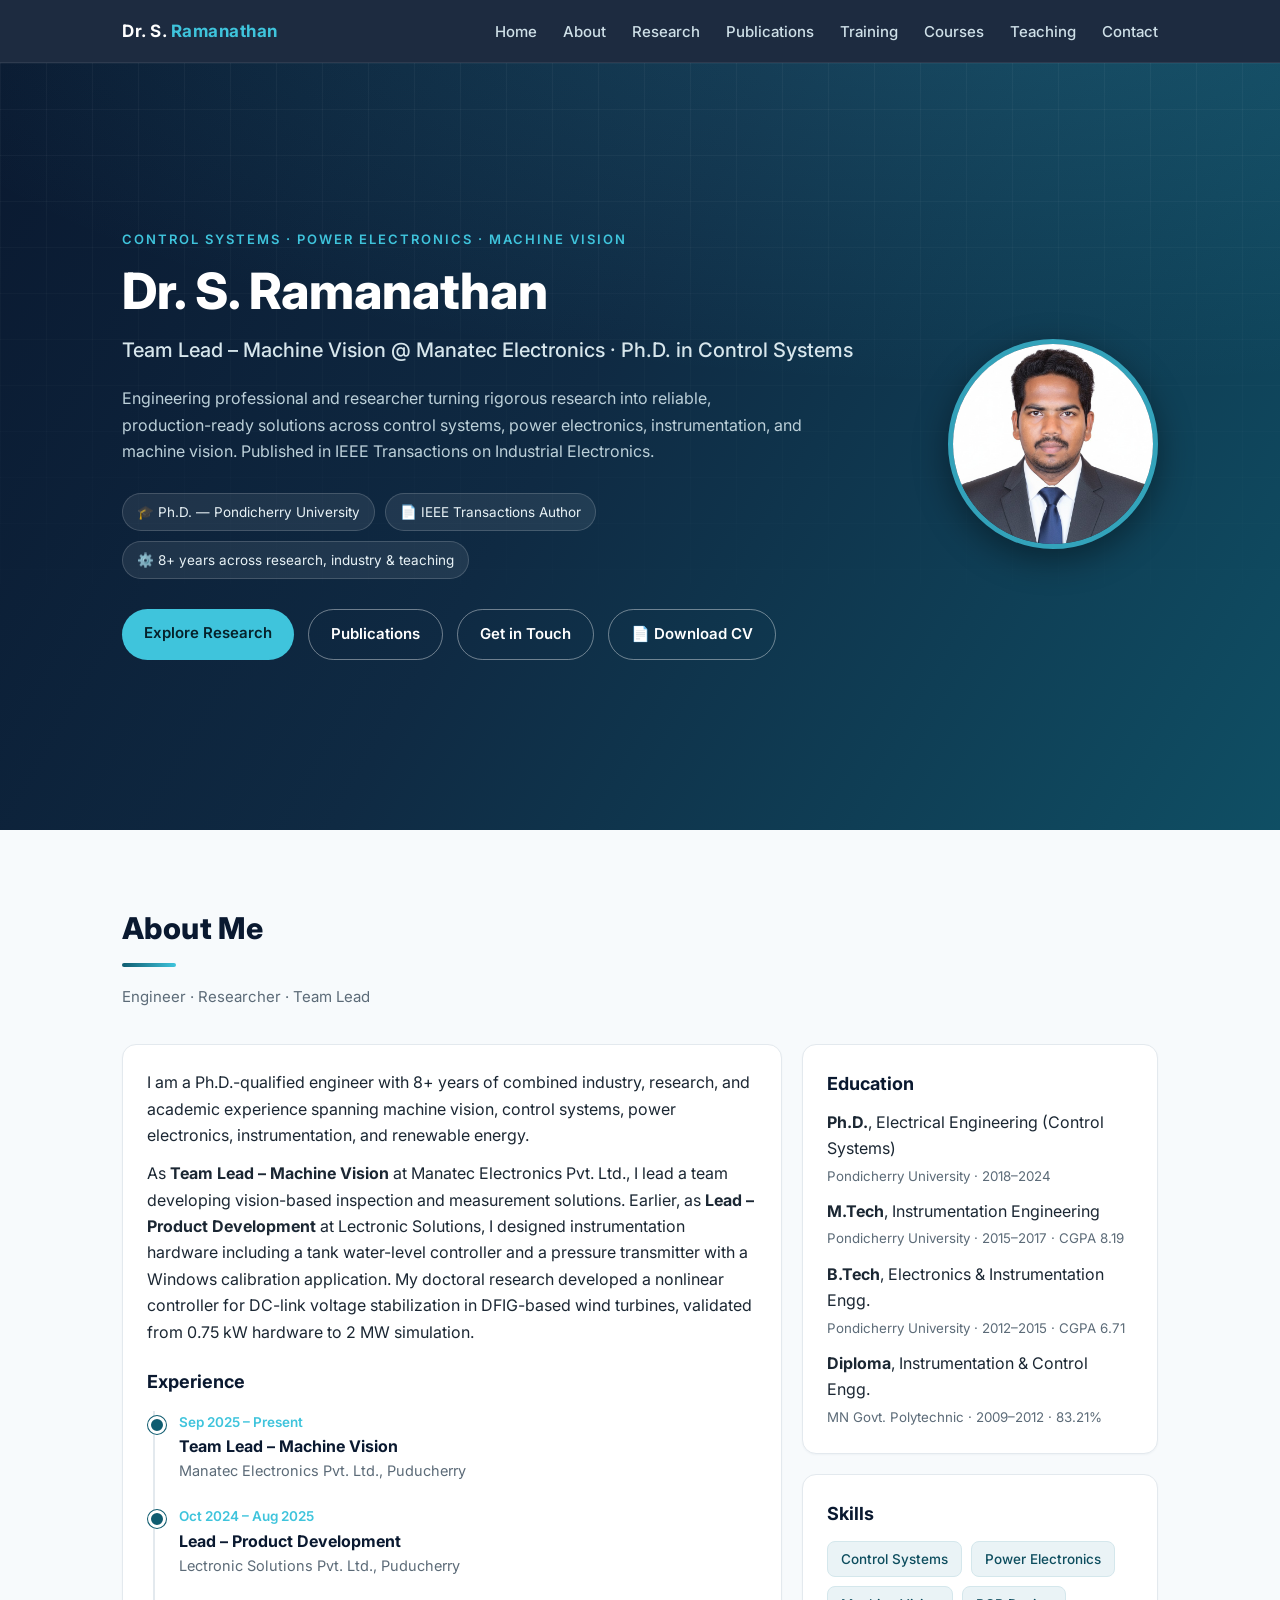
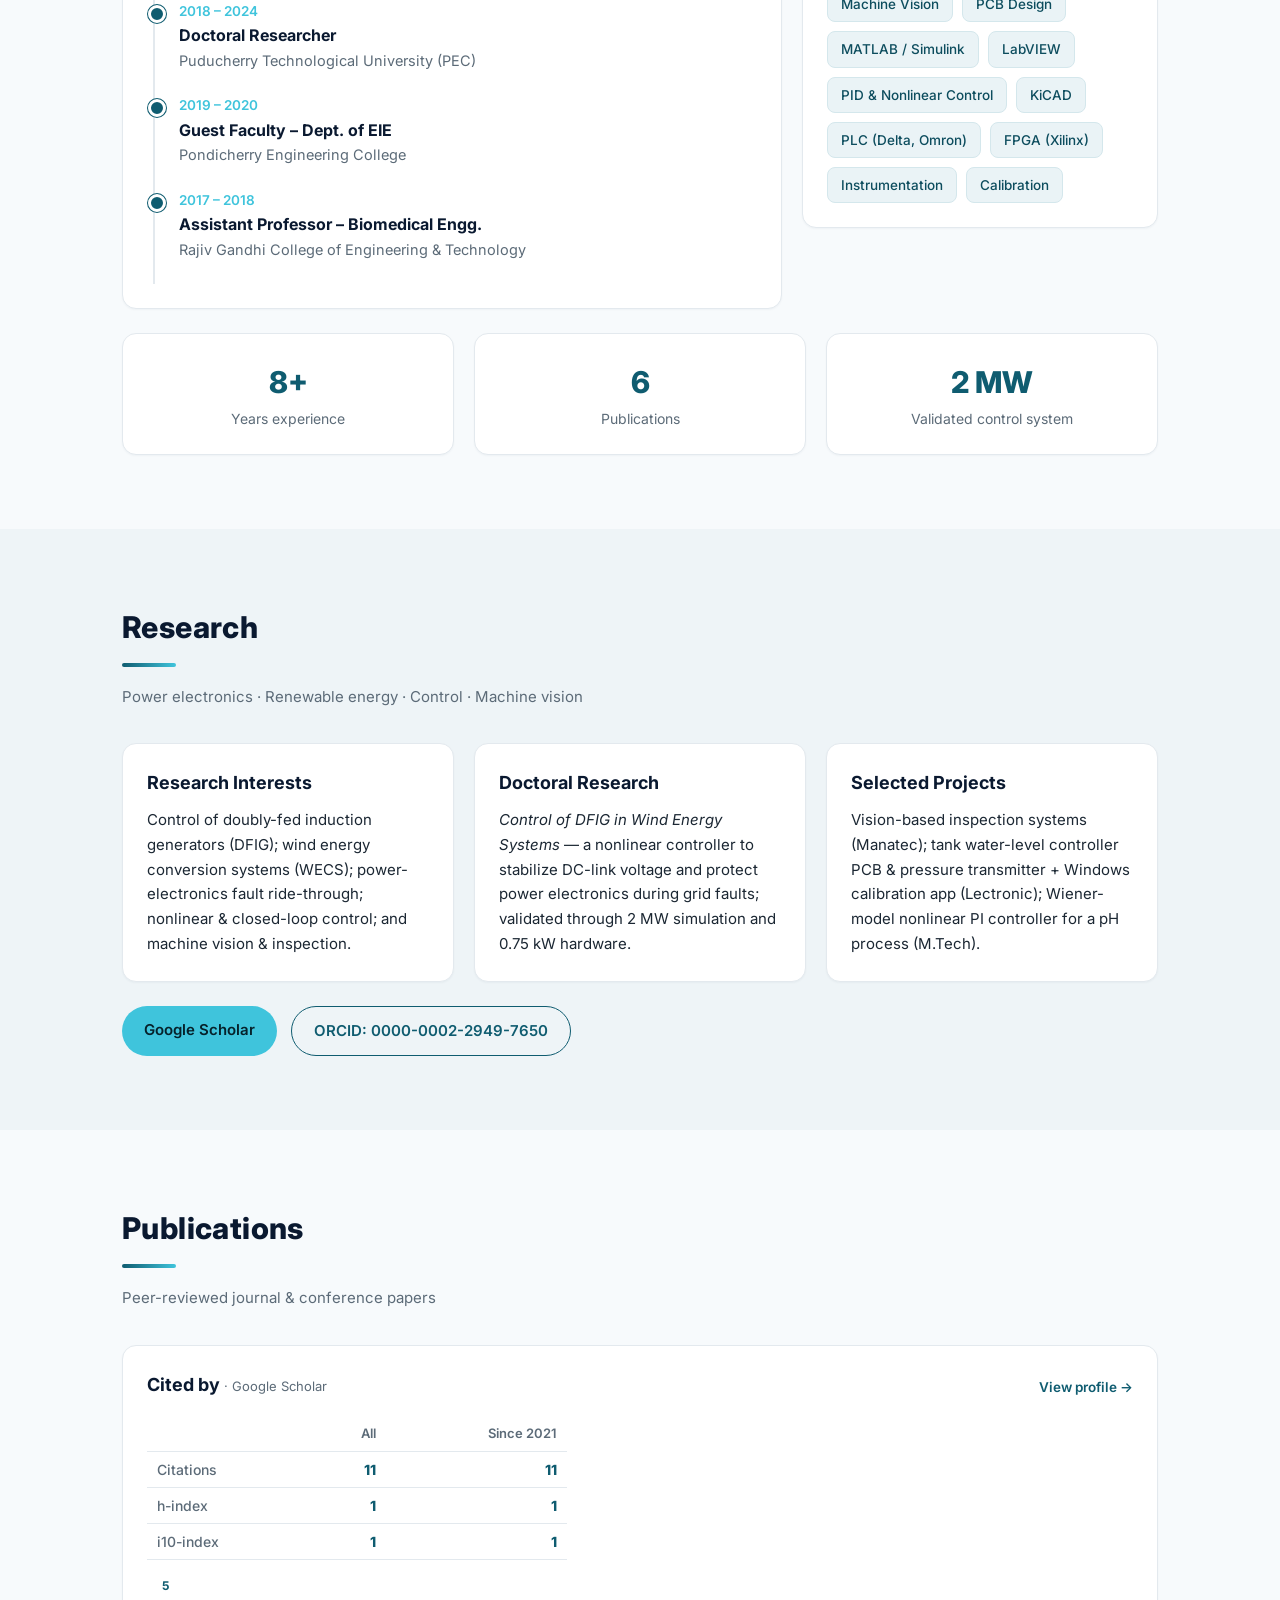
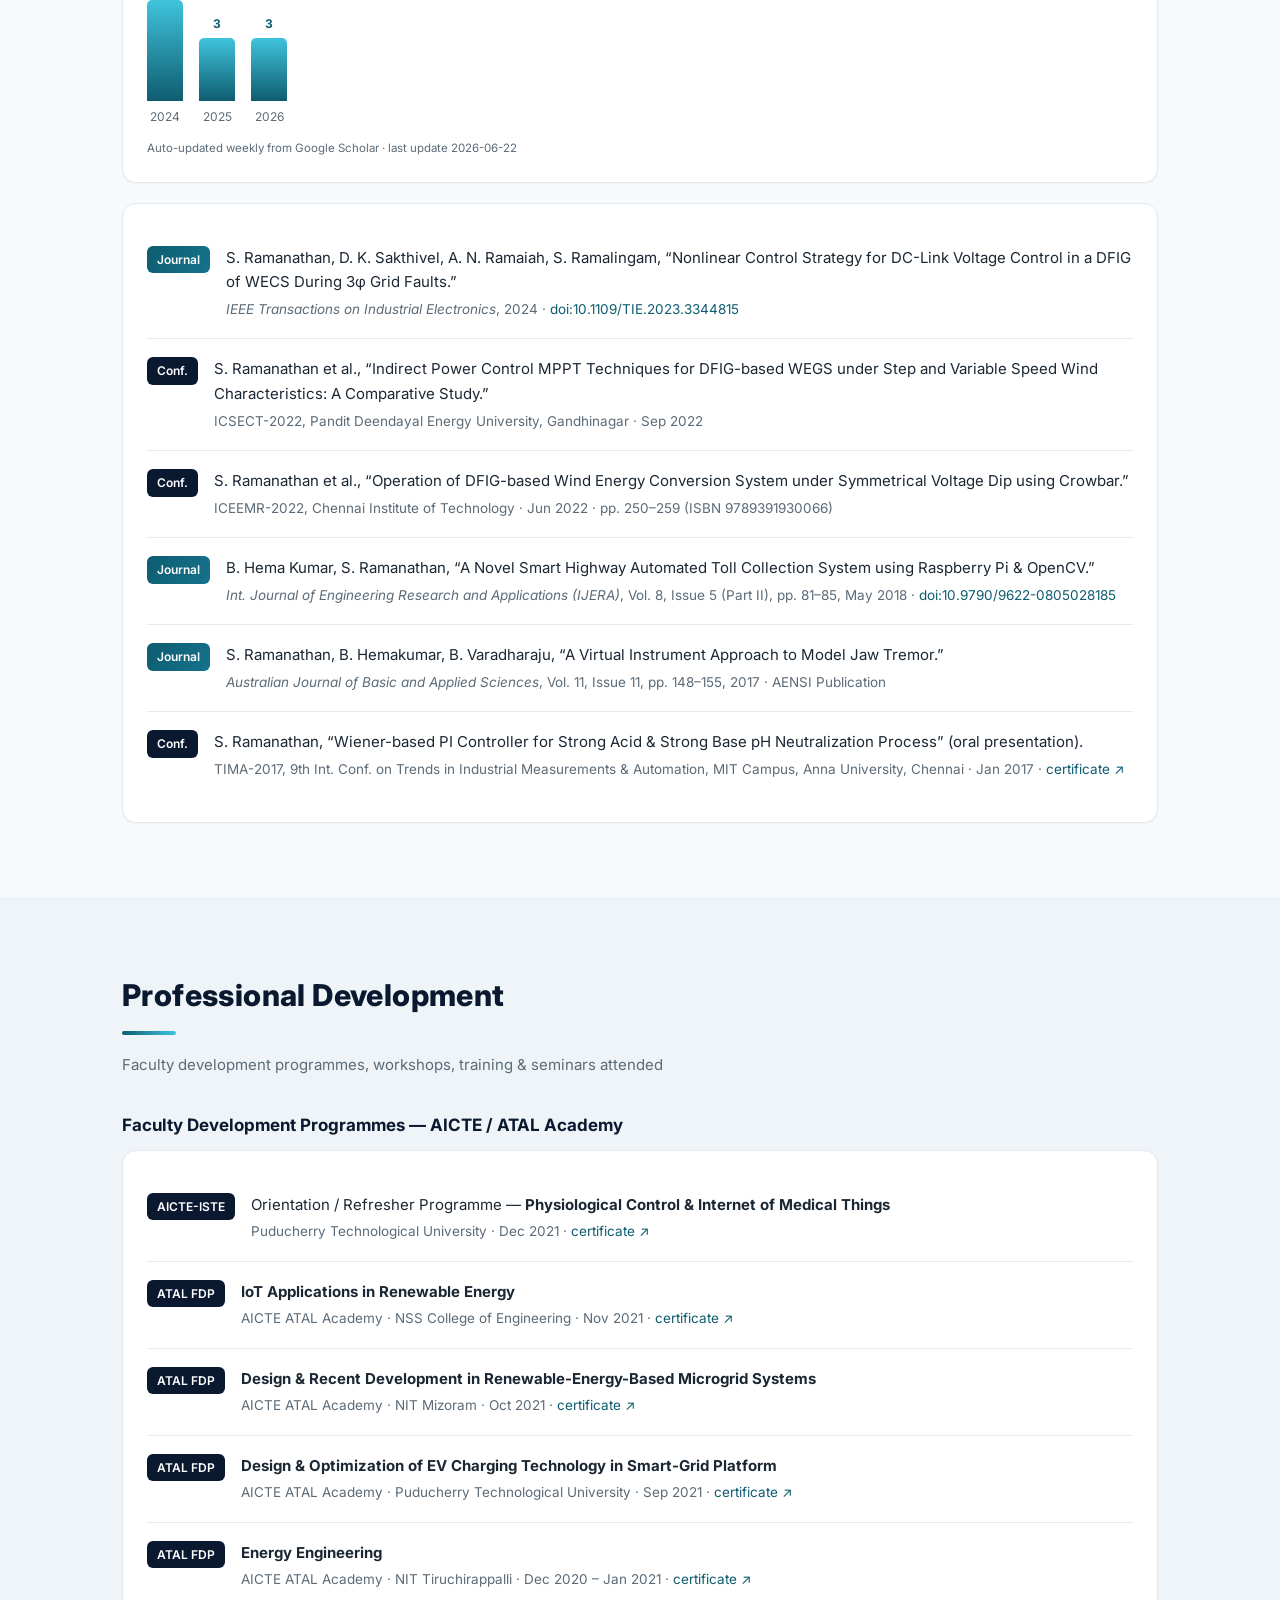
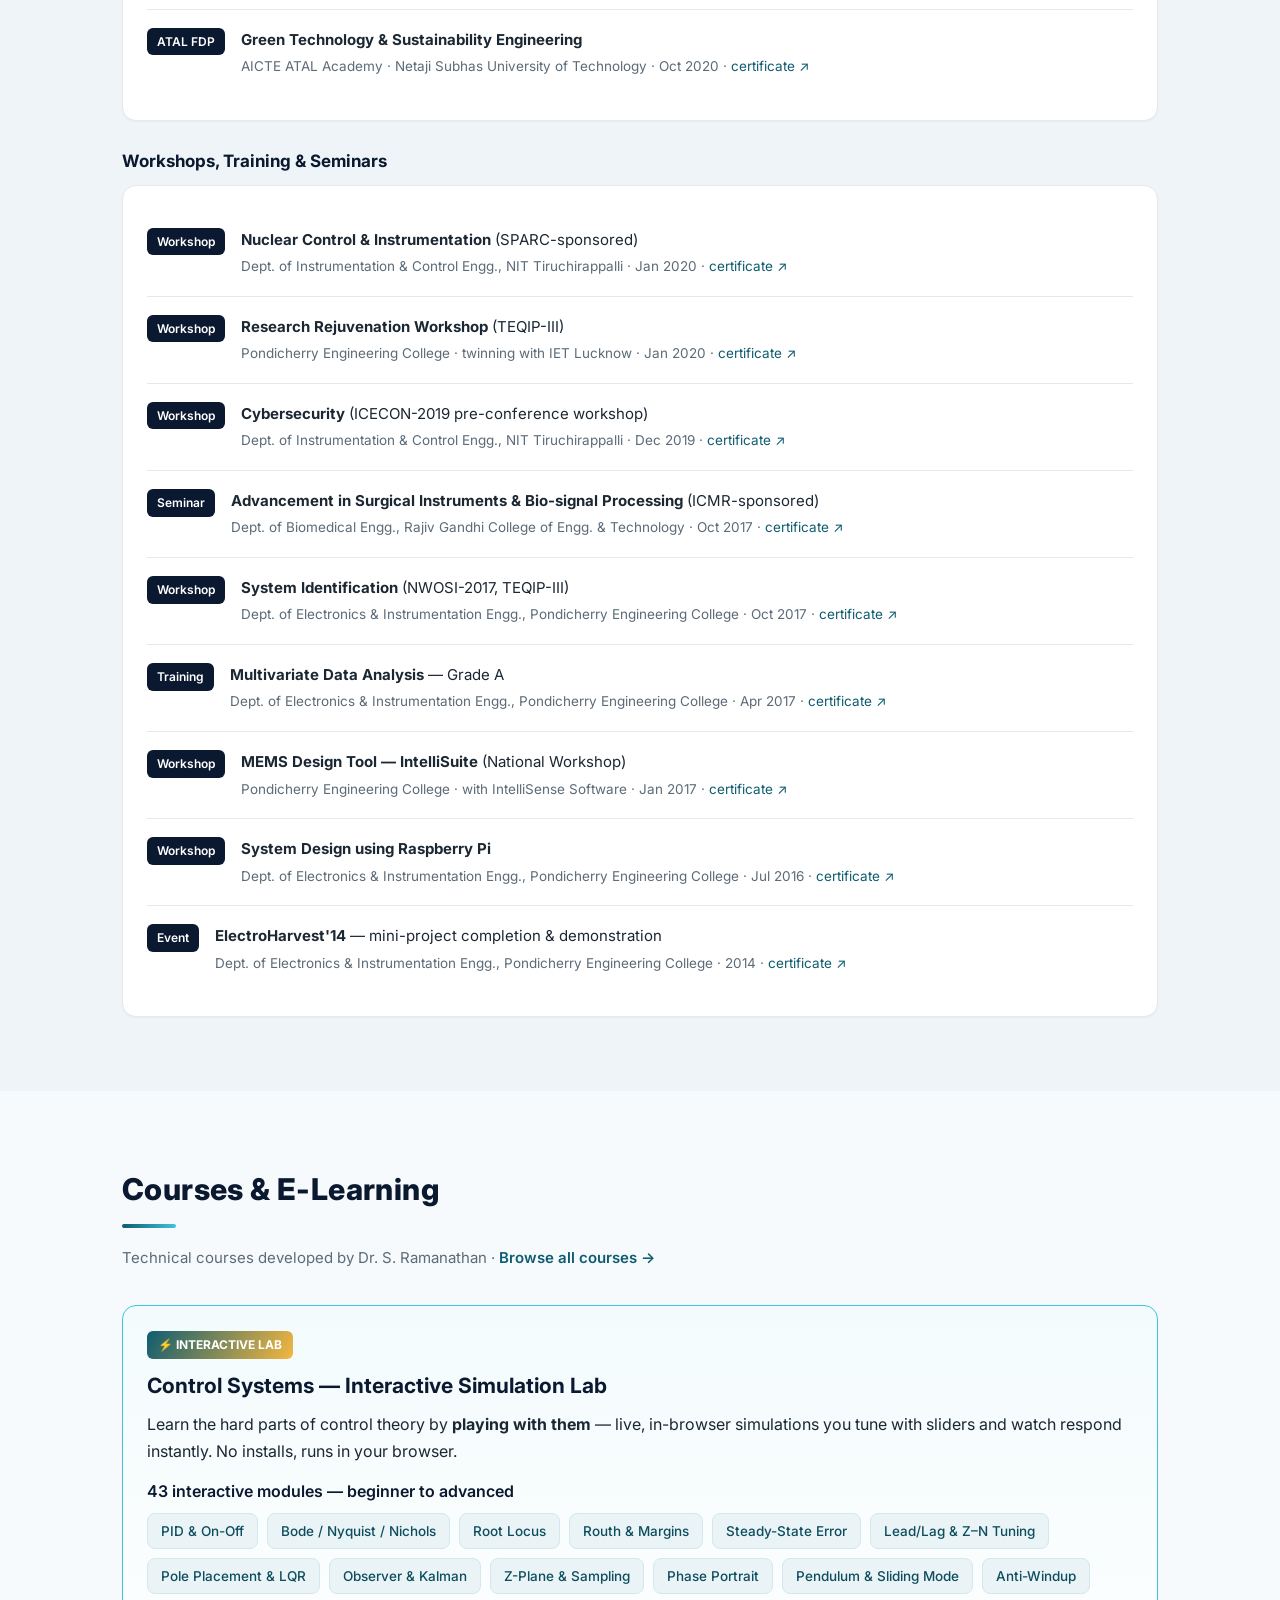
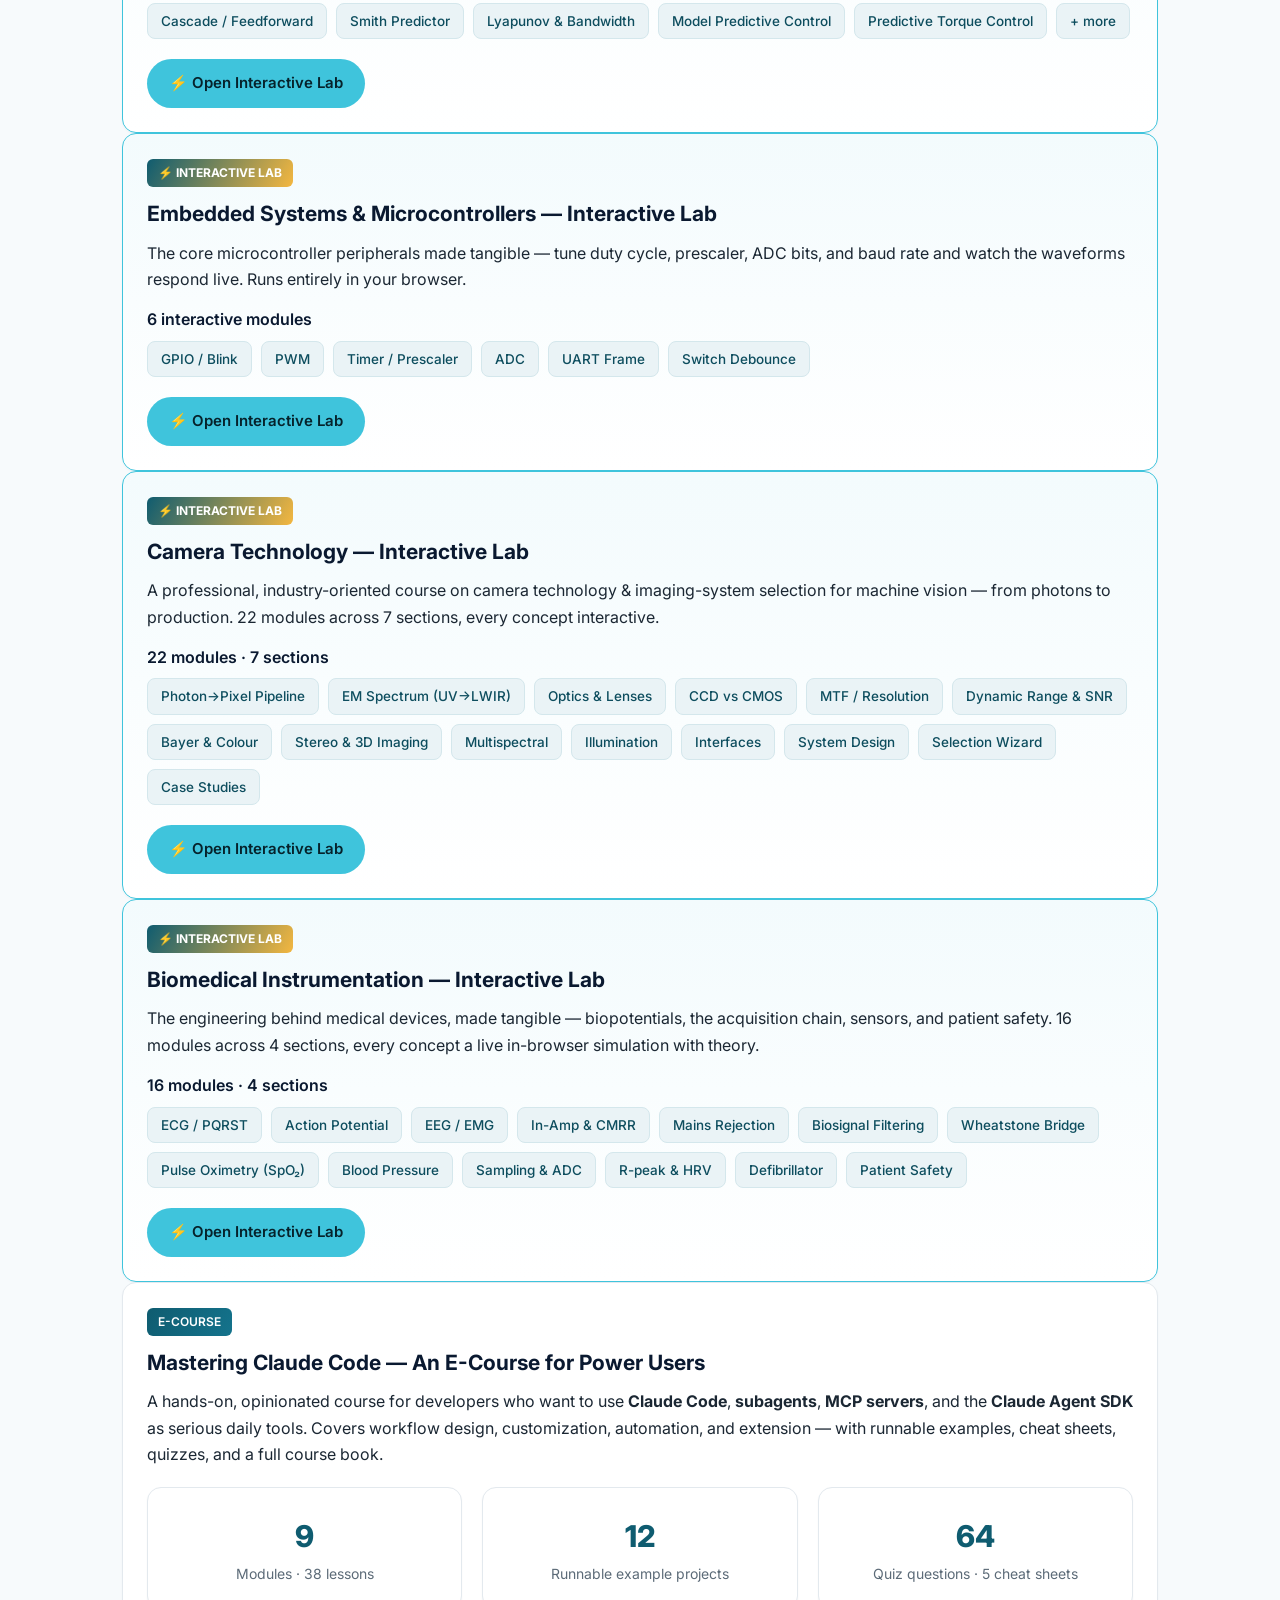
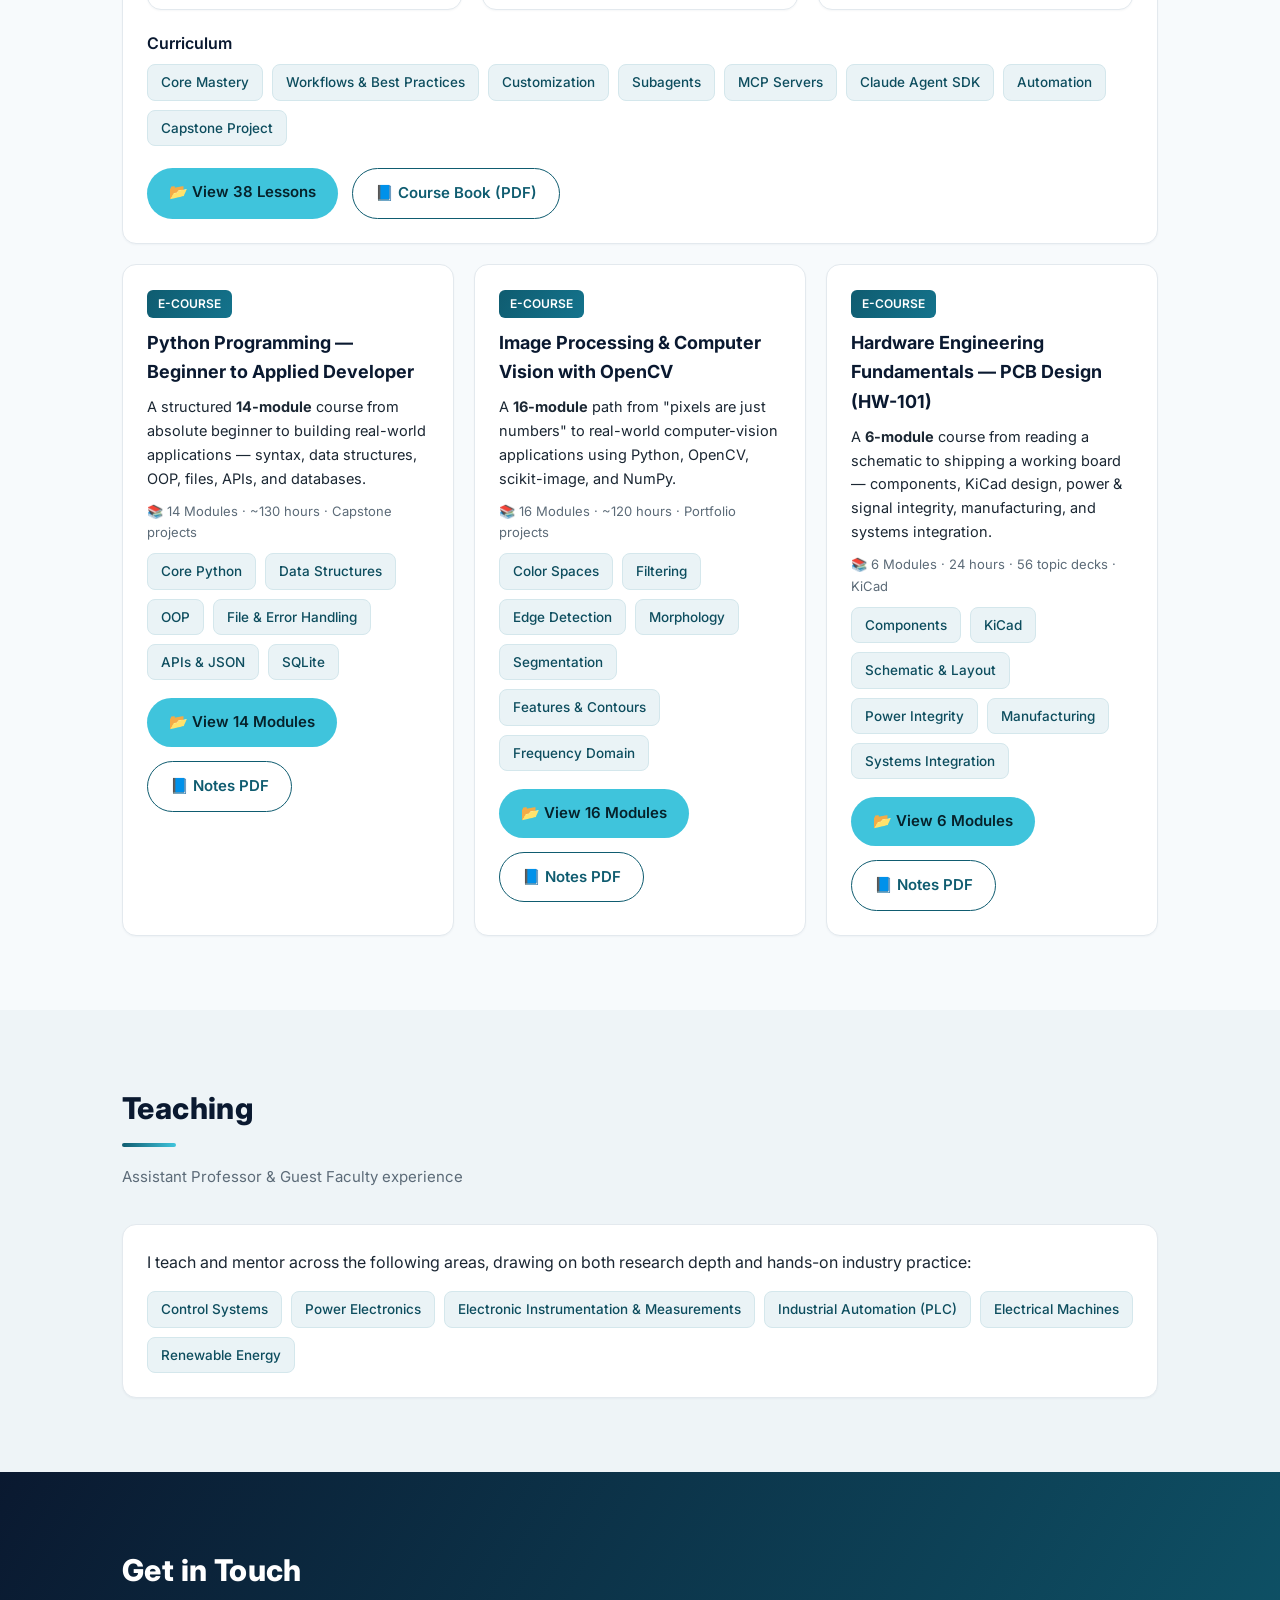
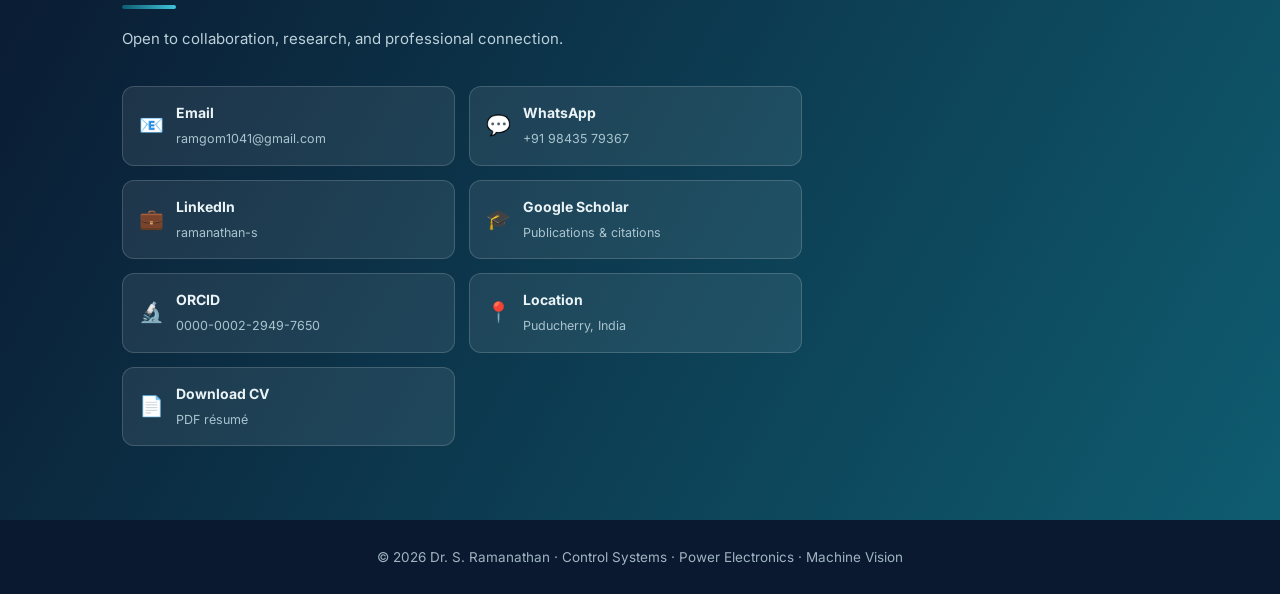
==== commit 6aed0b8a: "Add Biomedical Instrumentation interactive lab (16 modules) New self-contained lab (courses/biomedic" ====
--- a/index.html
+++ b/index.html
@@ -503,6 +503,25 @@
       </div>
     </div>
 
+    <div class="card" style="border:1px solid var(--cyan);background:linear-gradient(180deg,#f3fbfd,#fff)">
+      <span style="display:inline-block;background:linear-gradient(120deg,#0f5c70,#f4b740);color:#fff;font-size:12px;font-weight:700;padding:4px 11px;border-radius:6px;margin-bottom:10px">⚡ INTERACTIVE LAB</span>
+      <h3 style="font-size:21px">Biomedical Instrumentation — Interactive Lab</h3>
+      <p style="margin-top:8px">The engineering behind medical devices, made tangible — biopotentials, the acquisition chain, sensors, and patient safety. 16 modules across 4 sections, every concept a live in-browser simulation with theory.</p>
+      <p style="font-weight:600;color:var(--navy);margin:14px 0 8px">16 modules · 4 sections</p>
+      <div class="chips">
+        <span class="chip">ECG / PQRST</span><span class="chip">Action Potential</span>
+        <span class="chip">EEG / EMG</span><span class="chip">In-Amp &amp; CMRR</span>
+        <span class="chip">Mains Rejection</span><span class="chip">Biosignal Filtering</span>
+        <span class="chip">Wheatstone Bridge</span><span class="chip">Pulse Oximetry (SpO₂)</span>
+        <span class="chip">Blood Pressure</span><span class="chip">Sampling &amp; ADC</span>
+        <span class="chip">R-peak &amp; HRV</span><span class="chip">Defibrillator</span>
+        <span class="chip">Patient Safety</span>
+      </div>
+      <div class="cta" style="margin-top:20px">
+        <a class="btn btn-primary" href="courses/biomedical-instrumentation.html">⚡ Open Interactive Lab</a>
+      </div>
+    </div>
+
     <div class="card">
       <span style="display:inline-block;background:linear-gradient(120deg,var(--teal),var(--teal2));color:#fff;font-size:12px;font-weight:600;padding:4px 11px;border-radius:6px;margin-bottom:10px">E-COURSE</span>
       <h3 style="font-size:21px">Mastering Claude Code — An E-Course for Power Users</h3>
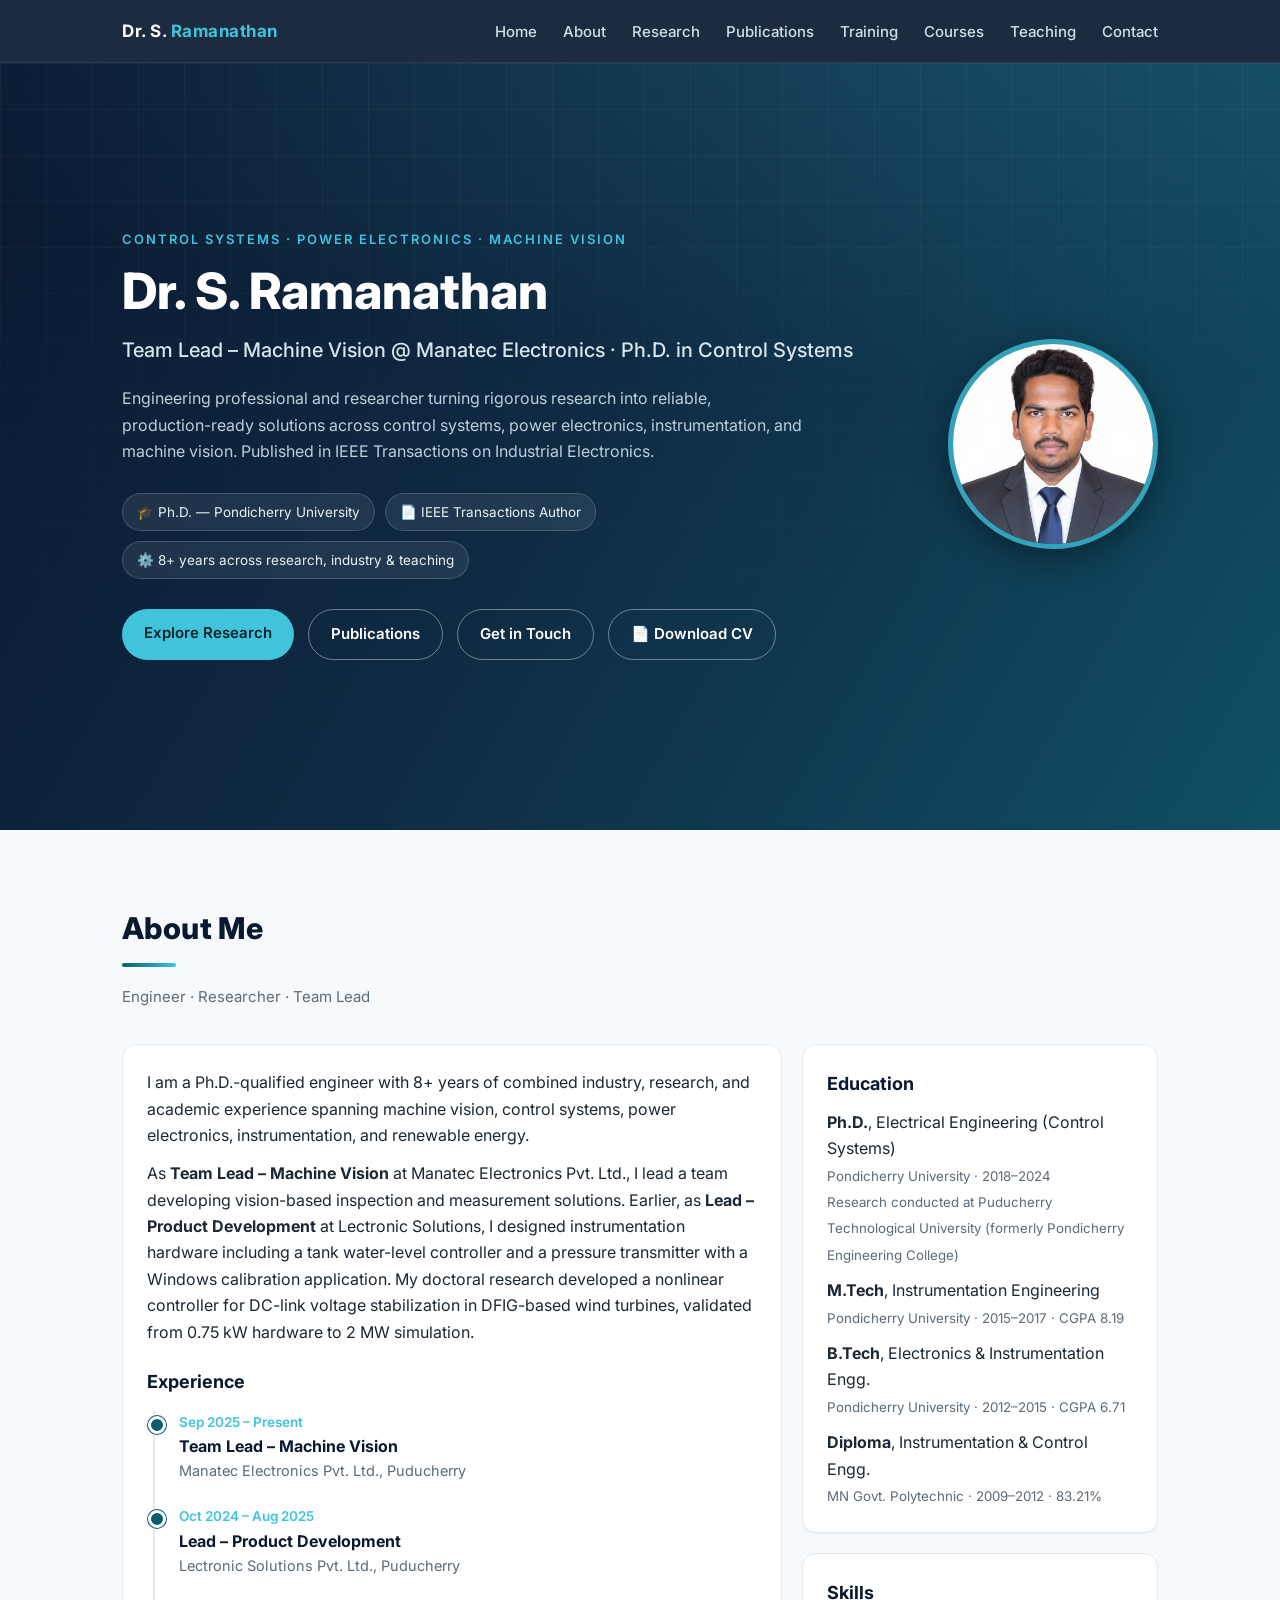
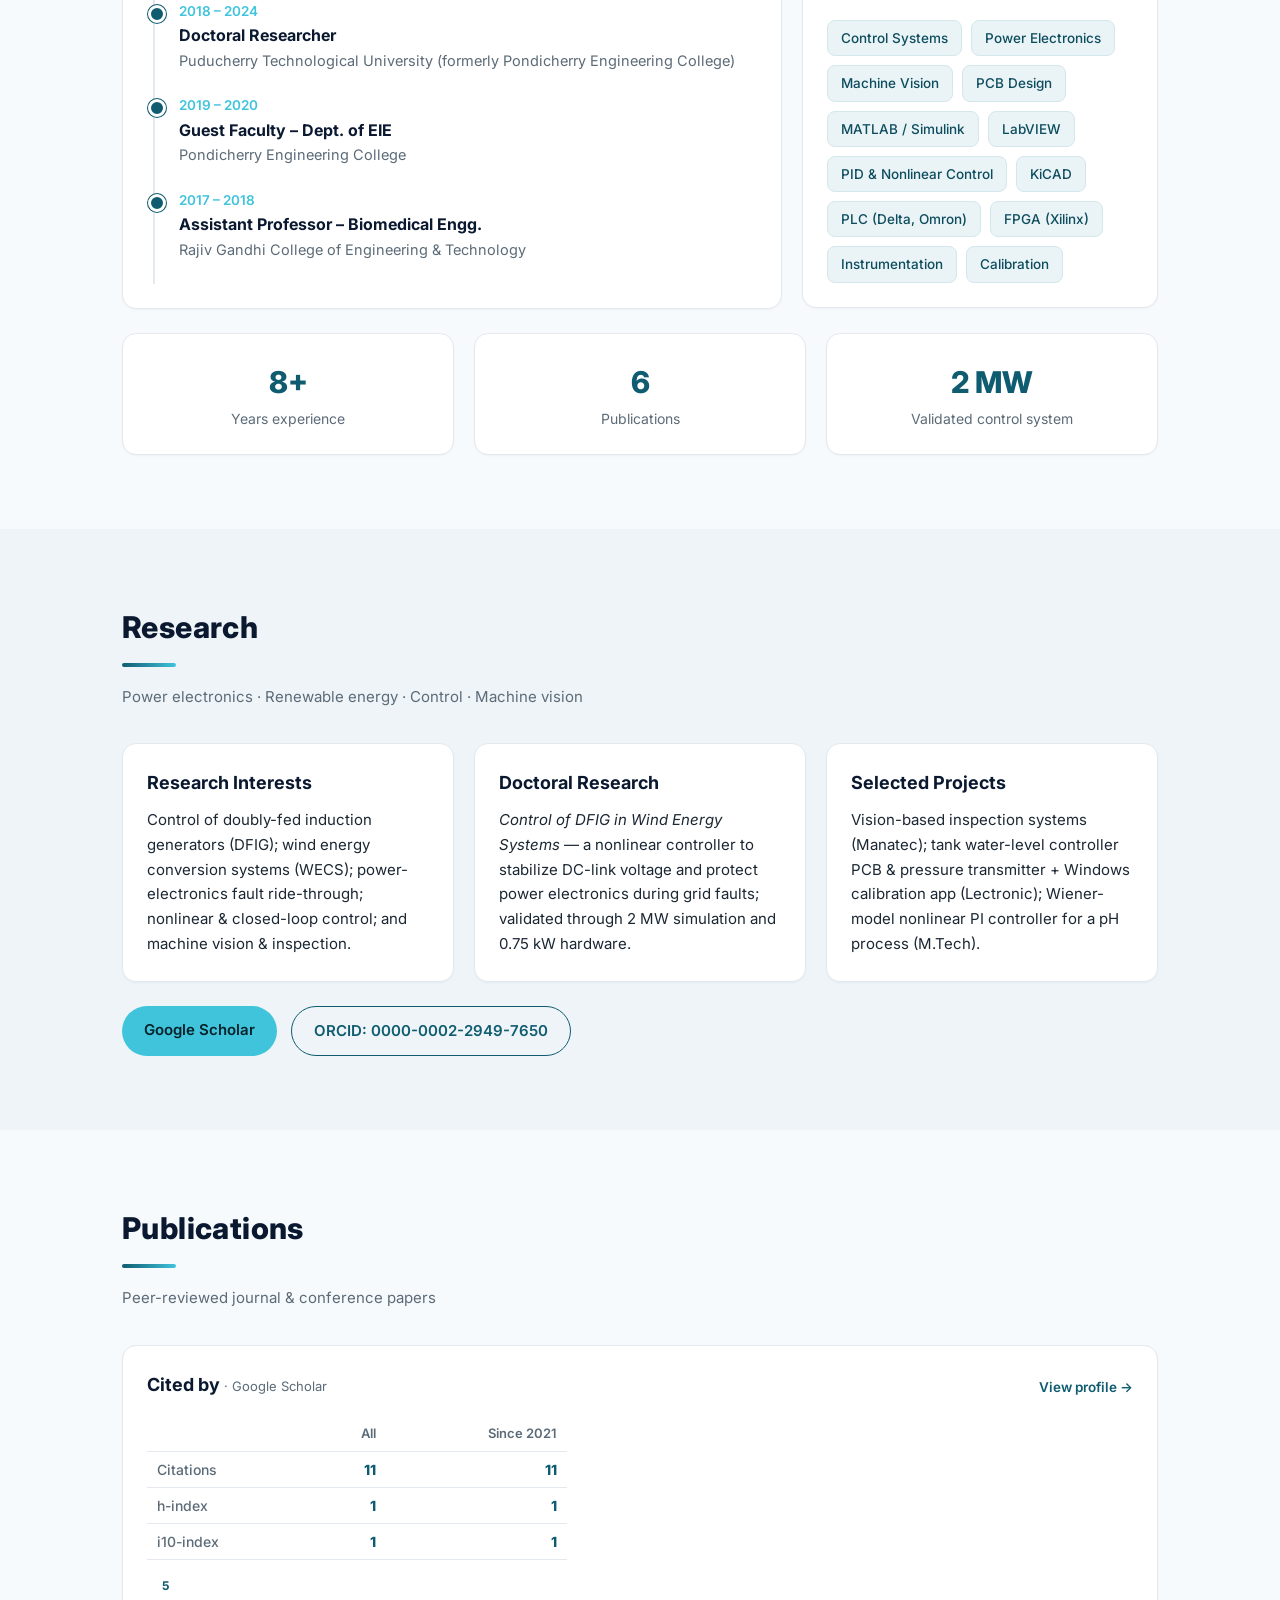
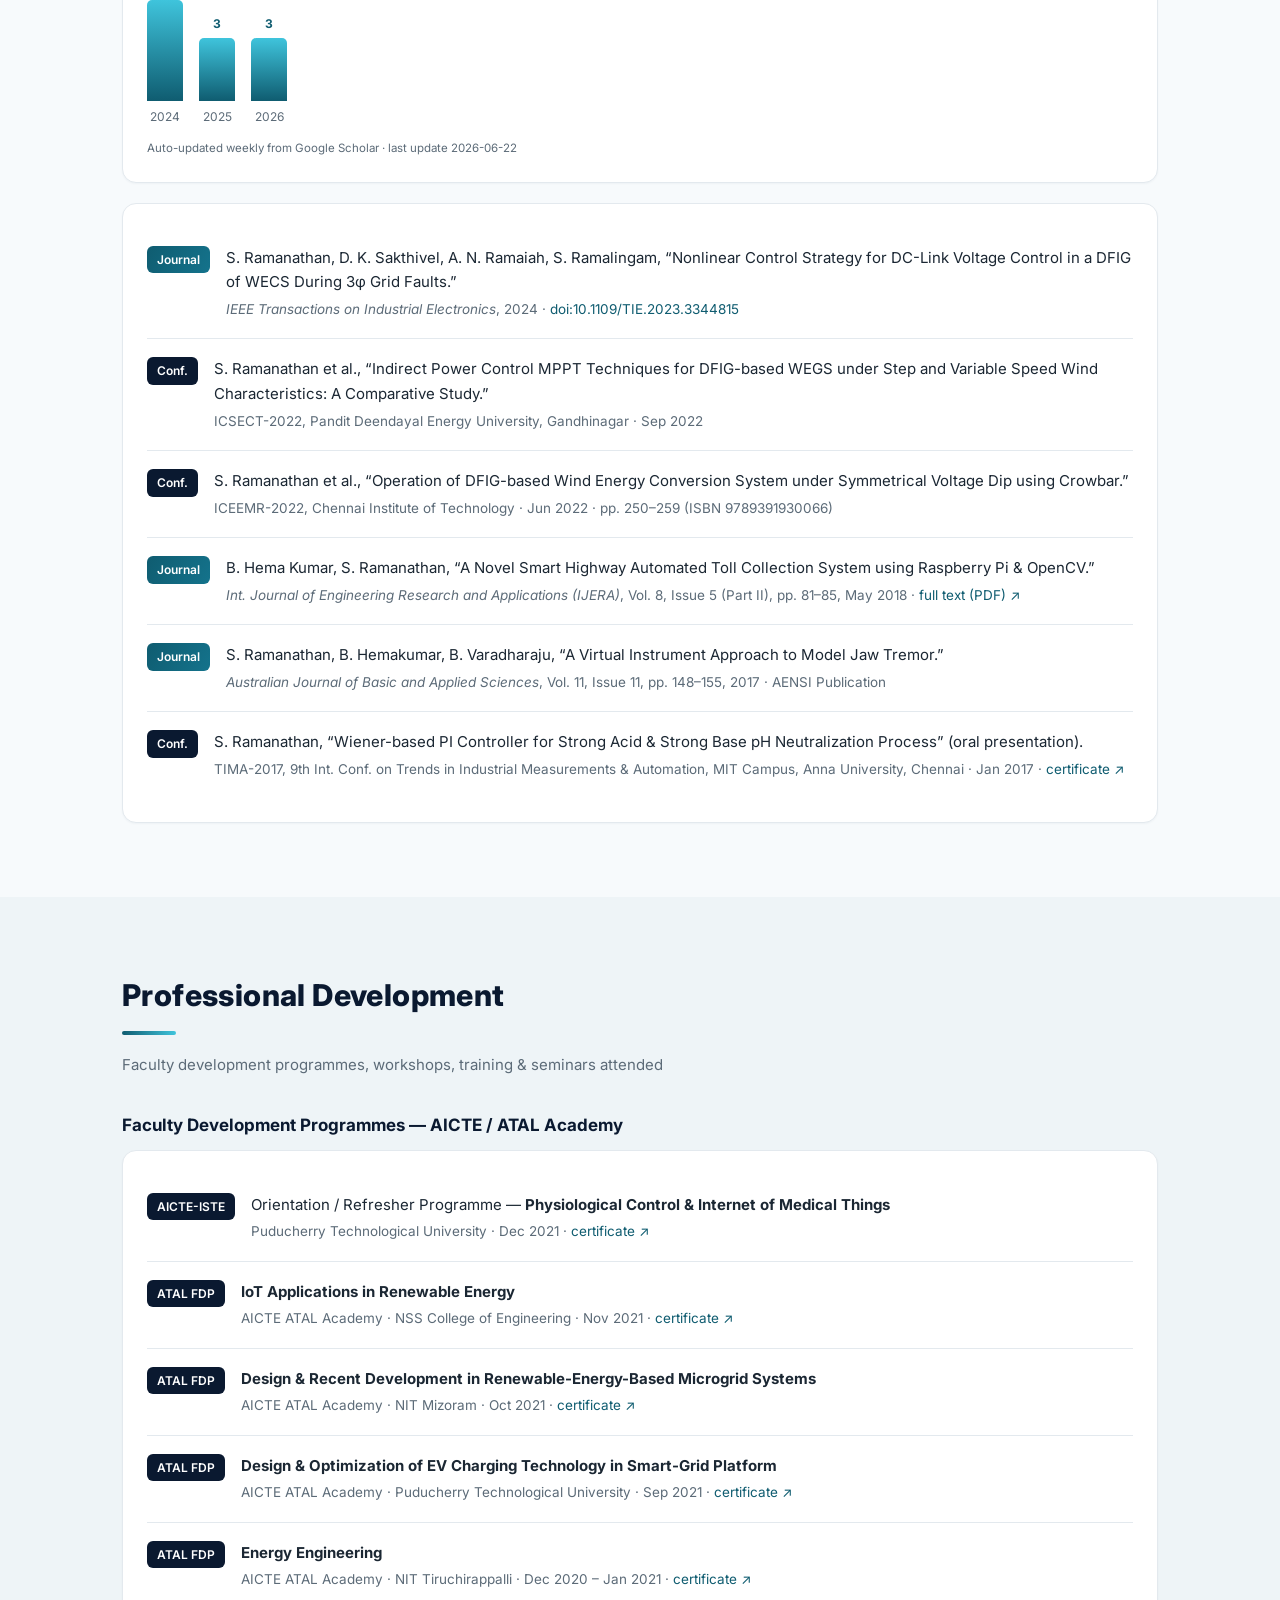
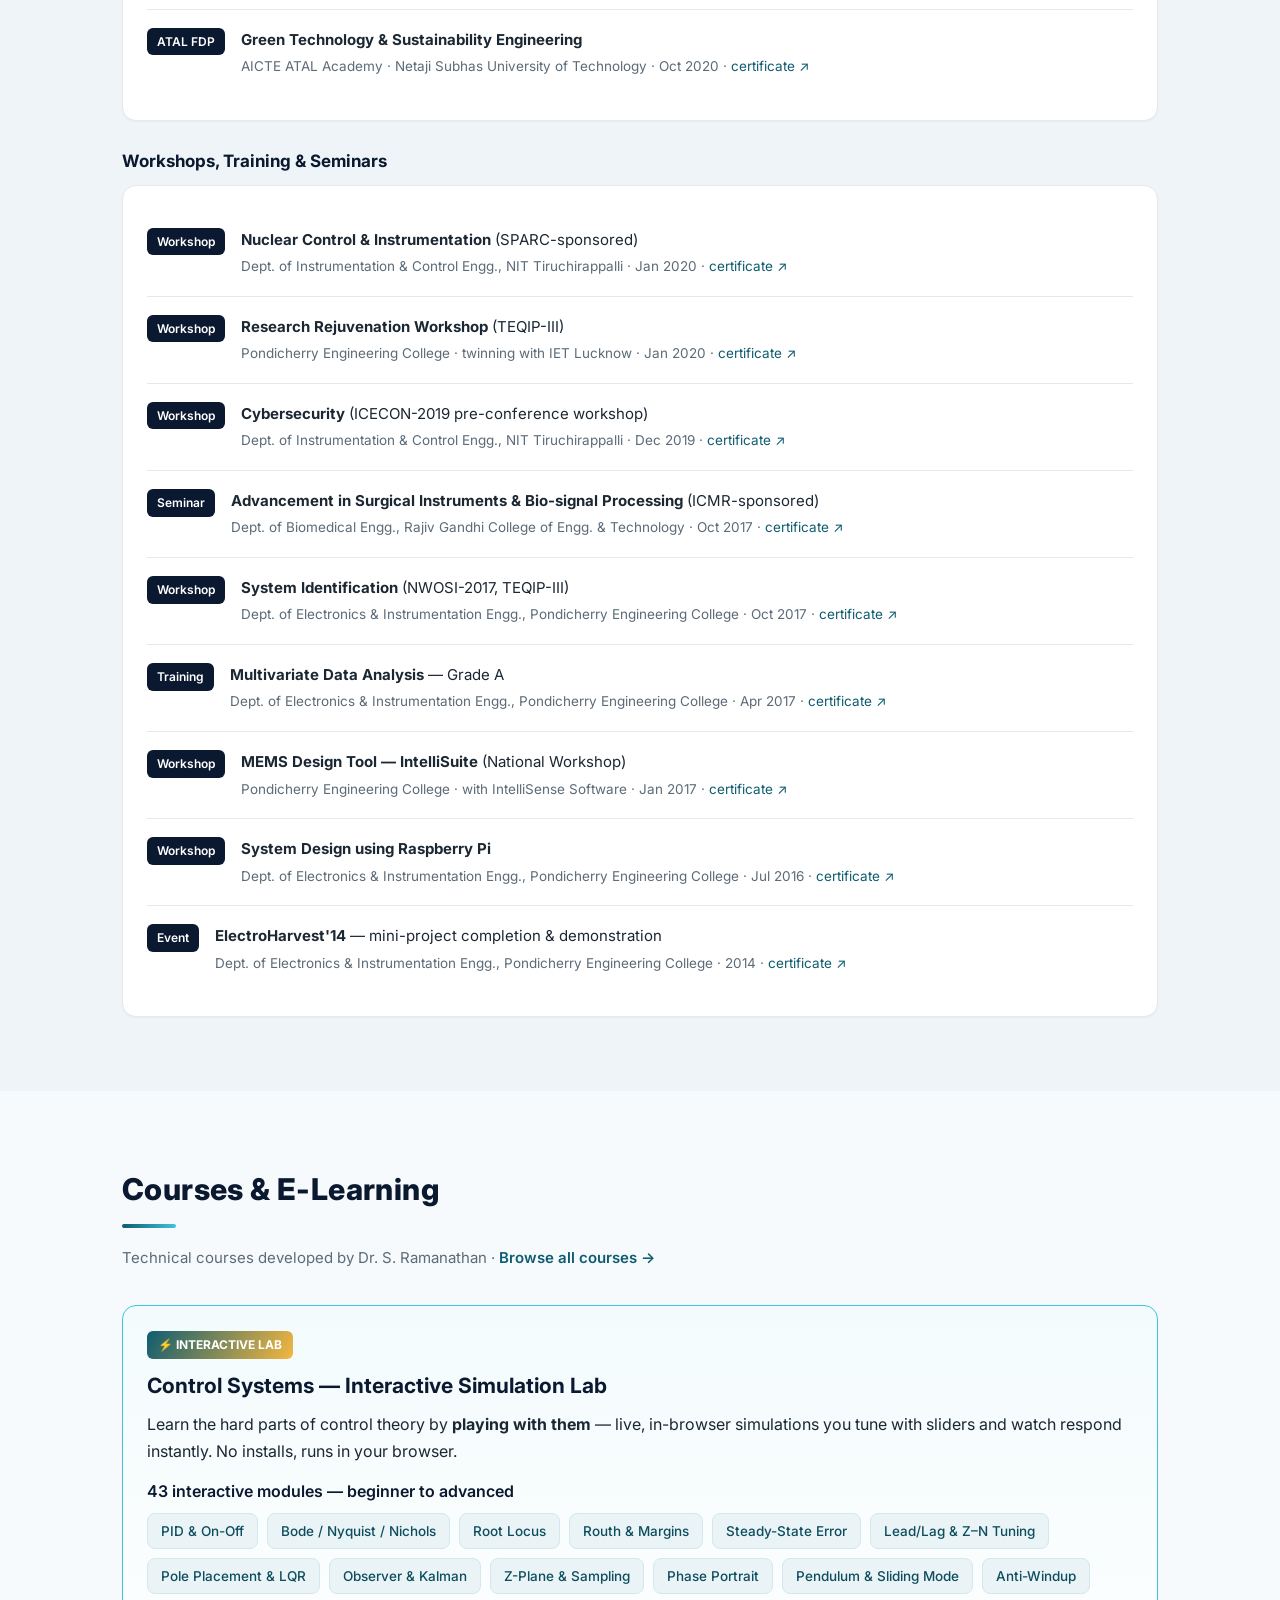
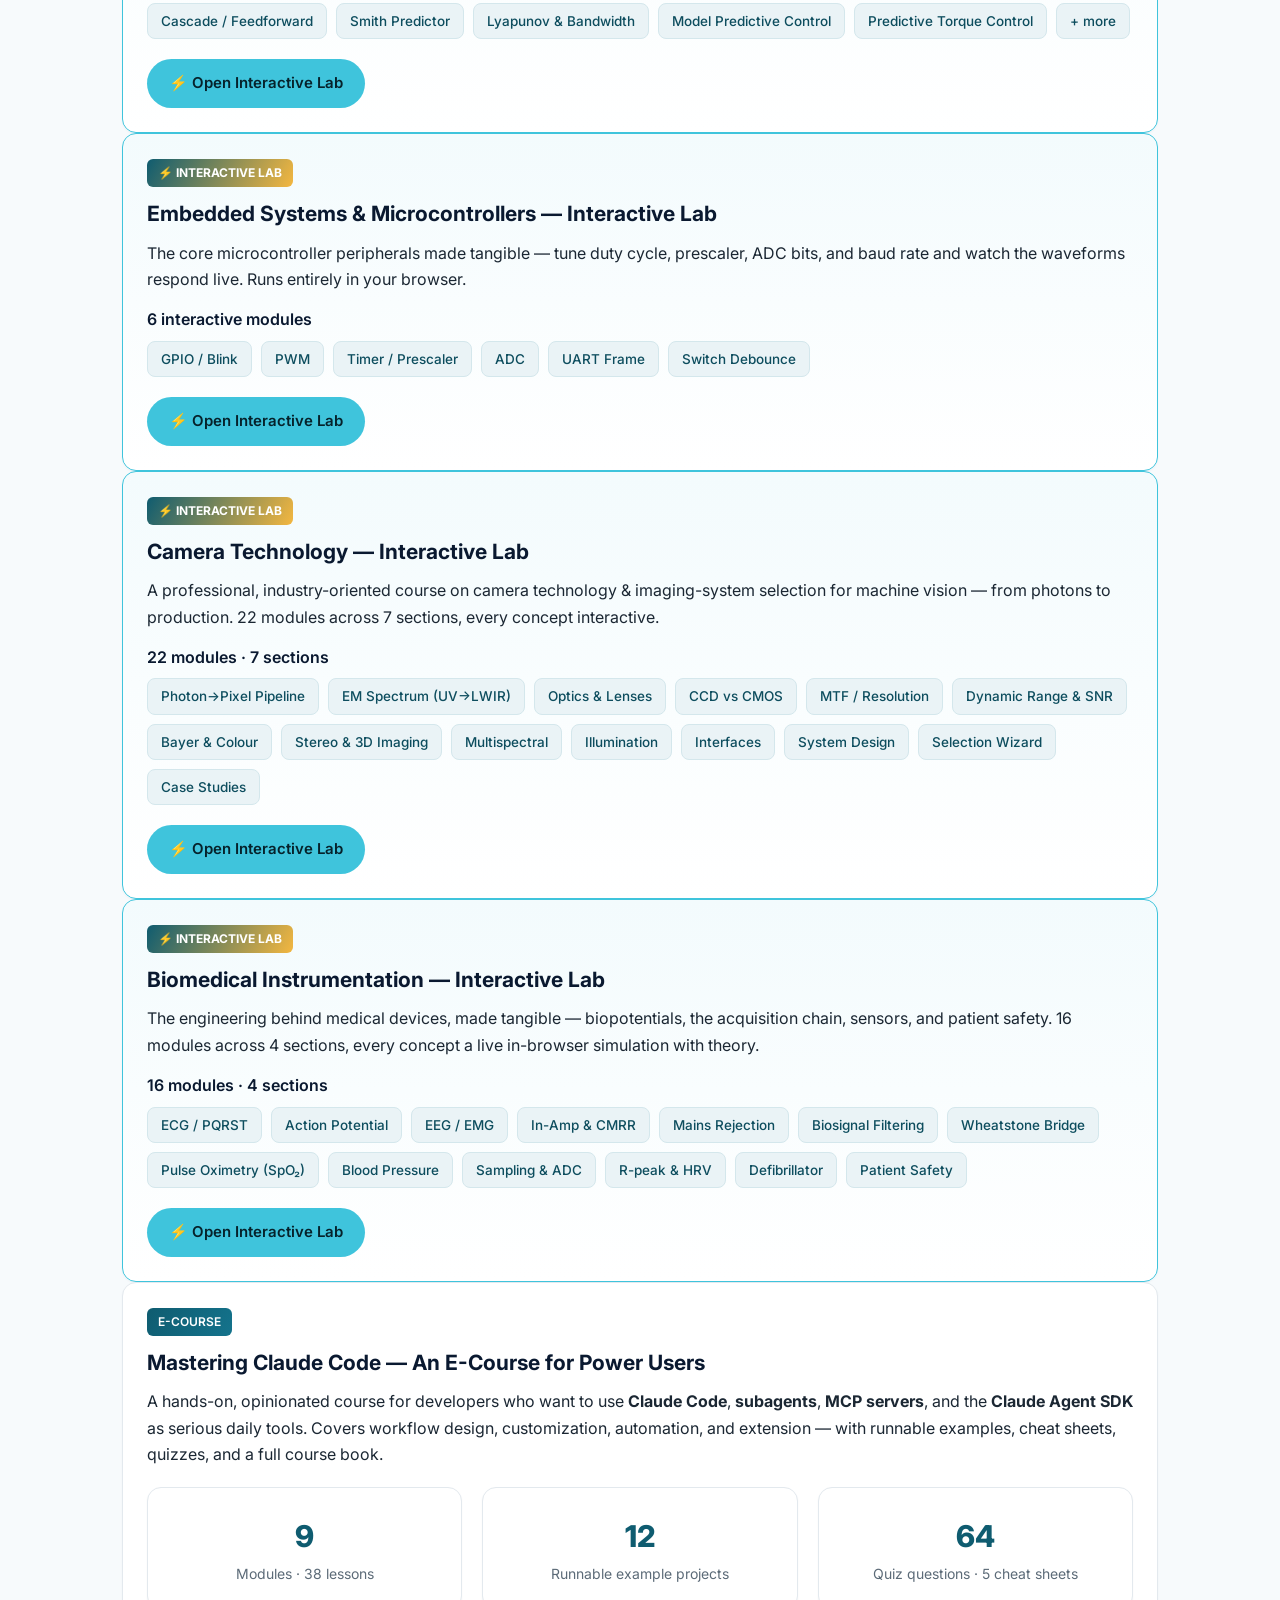
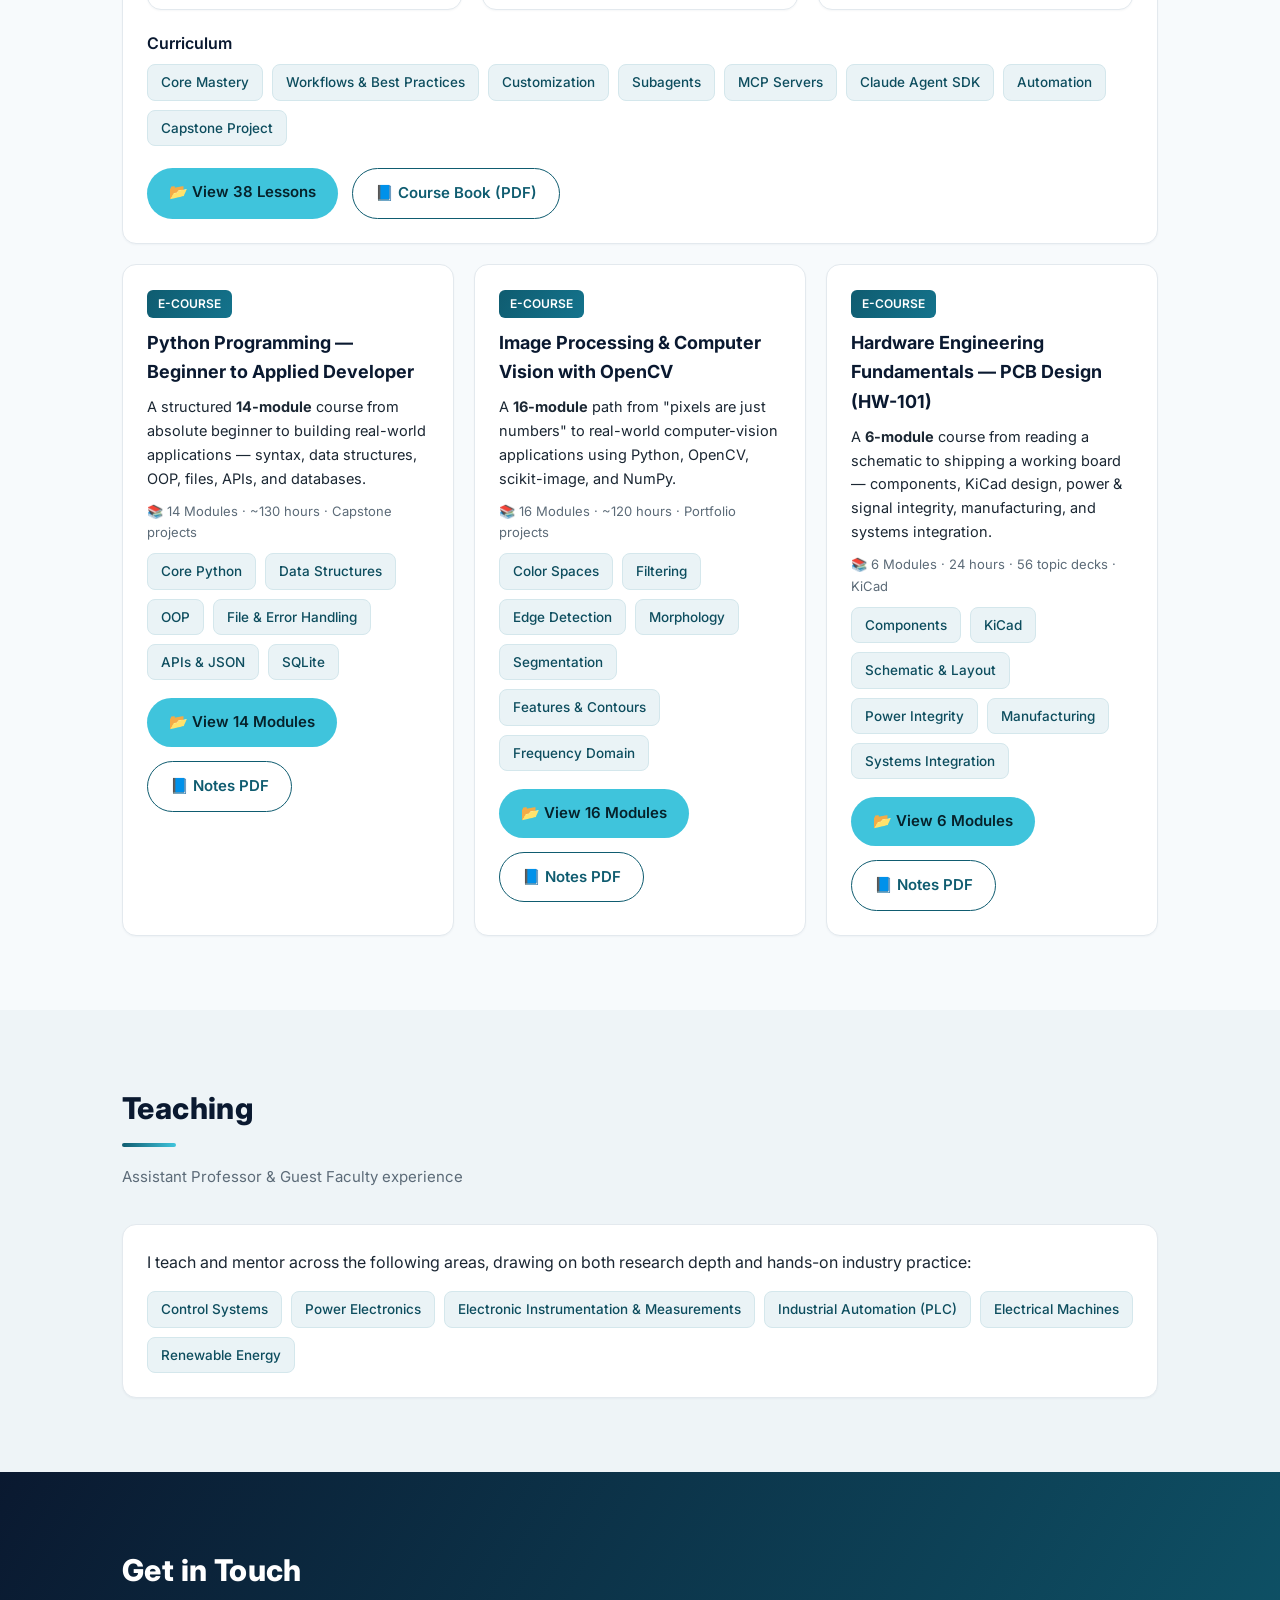
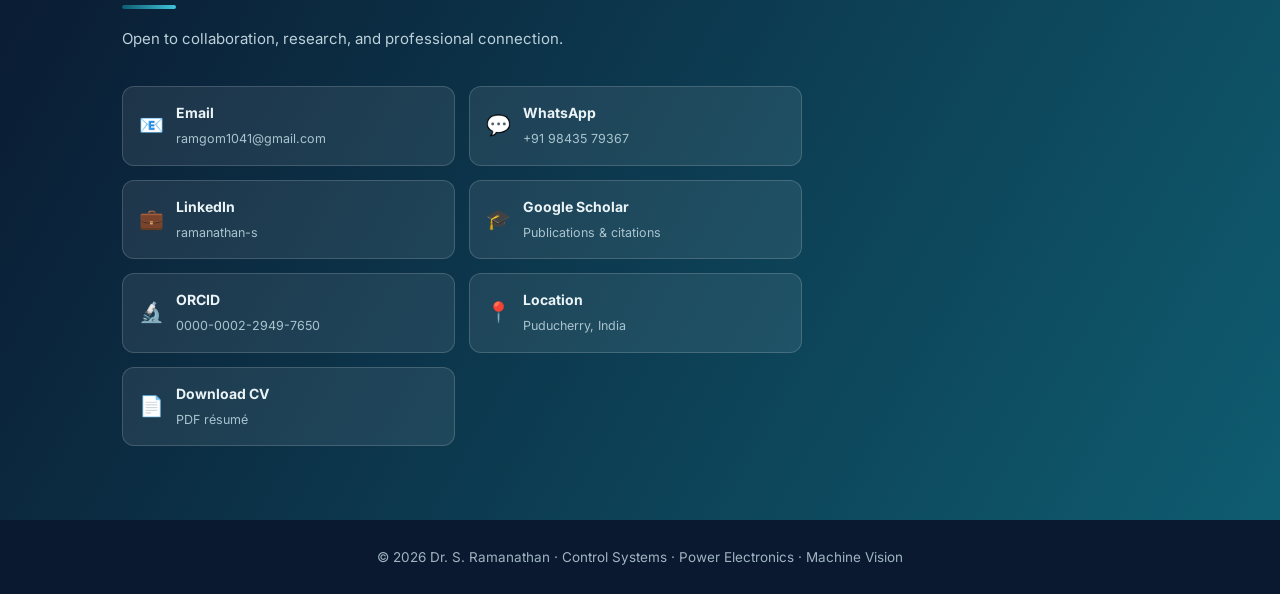
==== commit 492eb960: "Fix broken IJERA link, standardize PhD affiliation, SEO improvements - Replace unregistered DOI 10.9" ====
--- a/index.html
+++ b/index.html
@@ -13,11 +13,55 @@
 <meta name="twitter:card" content="summary_large_image">
 <meta name="twitter:title" content="Dr. S. Ramanathan — Engineering Portfolio">
 <meta name="twitter:image" content="https://ramgom1041.github.io/ramanathan-site/og-image.png">
+<link rel="canonical" href="https://ramgom1041.github.io/ramanathan-site/">
 <link rel="icon" type="image/x-icon" href="favicon.ico?v=2">
 <link rel="icon" type="image/png" sizes="256x256" href="favicon.png?v=2">
 <link rel="apple-touch-icon" href="apple-touch-icon.png?v=2">
 <link rel="preconnect" href="https://fonts.googleapis.com">
+<link rel="preconnect" href="https://fonts.gstatic.com" crossorigin>
 <link href="https://fonts.googleapis.com/css2?family=Inter:wght@400;500;600;700;800&display=swap" rel="stylesheet">
+<script type="application/ld+json">
+{
+  "@context": "https://schema.org",
+  "@type": "Person",
+  "name": "Dr. S. Ramanathan",
+  "honorificPrefix": "Dr.",
+  "jobTitle": "Team Lead – Machine Vision",
+  "worksFor": {
+    "@type": "Organization",
+    "name": "Manatec Electronics Pvt. Ltd."
+  },
+  "alumniOf": [
+    {
+      "@type": "CollegeOrUniversity",
+      "name": "Pondicherry University"
+    },
+    {
+      "@type": "CollegeOrUniversity",
+      "name": "Puducherry Technological University",
+      "alternateName": "Pondicherry Engineering College"
+    }
+  ],
+  "knowsAbout": [
+    "Control Systems",
+    "Power Electronics",
+    "Machine Vision",
+    "Instrumentation",
+    "Renewable Energy",
+    "Wind Energy Conversion Systems",
+    "DFIG Control"
+  ],
+  "url": "https://ramgom1041.github.io/ramanathan-site/",
+  "image": "https://ramgom1041.github.io/ramanathan-site/profile.jpg",
+  "email": "mailto:ramgom1041@gmail.com",
+  "sameAs": [
+    "https://orcid.org/0000-0002-2949-7650",
+    "https://scholar.google.com/citations?user=TmbVeDMAAAAJ",
+    "https://www.linkedin.com/in/ramanathan-s-8338a33b3",
+    "https://github.com/ramgom1041"
+  ]
+}
+</script>
 <style>
   :root{
     --navy:#0a1930; --navy2:#0f2a43; --teal:#0f5c70; --teal2:#14738c;
@@ -190,7 +234,7 @@
       <a class="btn btn-primary" href="#research">Explore Research</a>
       <a class="btn btn-ghost" href="#publications">Publications</a>
       <a class="btn btn-ghost" href="#contact">Get in Touch</a>
-      <a class="btn btn-ghost" href="CV_Dr_S_Ramanathan.pdf" target="_blank" rel="noopener">📄 Download CV</a>
+      <a class="btn btn-ghost" href="CV_Dr_S_Ramanathan.pdf" target="_blank" rel="noopener noreferrer">📄 Download CV</a>
     </div>
     </div>
     <img class="hero-photo" src="profile.jpg" alt="Dr. S. Ramanathan">
@@ -226,7 +270,7 @@
             <div class="where">Lectronic Solutions Pvt. Ltd., Puducherry</div></div>
           <div class="tl-item"><div class="when">2018 – 2024</div>
             <div class="what">Doctoral Researcher</div>
-            <div class="where">Puducherry Technological University (PEC)</div></div>
+            <div class="where">Puducherry Technological University (formerly Pondicherry Engineering College)</div></div>
           <div class="tl-item"><div class="when">2019 – 2020</div>
             <div class="what">Guest Faculty – Dept. of EIE</div>
             <div class="where">Pondicherry Engineering College</div></div>
@@ -240,7 +284,8 @@
         <div class="card" style="margin-bottom:20px">
           <h3>Education</h3>
           <p style="margin-top:10px"><b>Ph.D.</b>, Electrical Engineering (Control Systems)<br>
-            <small style="color:var(--grey)">Pondicherry University · 2018–2024</small></p>
+            <small style="color:var(--grey)">Pondicherry University · 2018–2024<br>
+            Research conducted at Puducherry Technological University (formerly Pondicherry Engineering College)</small></p>
           <p style="margin-top:10px"><b>M.Tech</b>, Instrumentation Engineering<br>
             <small style="color:var(--grey)">Pondicherry University · 2015–2017 · CGPA 8.19</small></p>
           <p style="margin-top:10px"><b>B.Tech</b>, Electronics &amp; Instrumentation Engg.<br>
@@ -298,8 +343,8 @@
       </div>
     </div>
     <div class="cta" style="margin-top:24px">
-      <a class="btn btn-primary" href="https://scholar.google.com/citations?user=TmbVeDMAAAAJ" target="_blank" rel="noopener">Google Scholar</a>
-      <a class="btn btn-ghost" style="border-color:var(--teal);color:var(--teal)" href="https://orcid.org/0000-0002-2949-7650" target="_blank" rel="noopener">ORCID: 0000-0002-2949-7650</a>
+      <a class="btn btn-primary" href="https://scholar.google.com/citations?user=TmbVeDMAAAAJ" target="_blank" rel="noopener noreferrer">Google Scholar</a>
+      <a class="btn btn-ghost" style="border-color:var(--teal);color:var(--teal)" href="https://orcid.org/0000-0002-2949-7650" target="_blank" rel="noopener noreferrer">ORCID: 0000-0002-2949-7650</a>
     </div>
   </div>
 </section>
@@ -314,7 +359,7 @@
     <div class="card" id="scholar-card" style="margin-bottom:20px">
       <div style="display:flex;justify-content:space-between;align-items:center;flex-wrap:wrap;gap:8px">
         <h3>Cited by <span style="font-weight:400;color:var(--grey);font-size:13px">· Google Scholar</span></h3>
-        <a href="https://scholar.google.com/citations?user=TmbVeDMAAAAJ" target="_blank" rel="noopener" style="font-size:13.5px;font-weight:600">View profile →</a>
+        <a href="https://scholar.google.com/citations?user=TmbVeDMAAAAJ" target="_blank" rel="noopener noreferrer" style="font-size:13.5px;font-weight:600">View profile →</a>
       </div>
       <table class="sch-tab">
         <tr><th></th><th>All</th><th>Since <span id="sc_since">2021</span></th></tr>
@@ -333,7 +378,7 @@
           <p>S. Ramanathan, D. K. Sakthivel, A. N. Ramaiah, S. Ramalingam,
           “Nonlinear Control Strategy for DC-Link Voltage Control in a DFIG of WECS During 3φ Grid Faults.”</p>
           <p class="meta"><i>IEEE Transactions on Industrial Electronics</i>, 2024 ·
-          <a href="https://doi.org/10.1109/TIE.2023.3344815" target="_blank" rel="noopener">doi:10.1109/TIE.2023.3344815</a></p>
+          <a href="https://doi.org/10.1109/TIE.2023.3344815" target="_blank" rel="noopener noreferrer">doi:10.1109/TIE.2023.3344815</a></p>
         </div>
       </div>
       <div class="pub">
@@ -357,7 +402,7 @@
         <div>
           <p>B. Hema Kumar, S. Ramanathan, “A Novel Smart Highway Automated Toll Collection System using Raspberry Pi &amp; OpenCV.”</p>
           <p class="meta"><i>Int. Journal of Engineering Research and Applications (IJERA)</i>, Vol. 8, Issue 5 (Part II), pp. 81–85, May 2018 ·
-          <a href="https://doi.org/10.9790/9622-0805028185" target="_blank" rel="noopener">doi:10.9790/9622-0805028185</a></p>
+          <a href="https://www.ijera.com/papers/Vol8_issue5/Part-2/N0805028185.pdf" target="_blank" rel="noopener noreferrer">full text (PDF) ↗</a></p>
         </div>
       </div>
       <div class="pub">
@@ -371,7 +416,7 @@
         <span class="tag">Conf.</span>
         <div>
           <p>S. Ramanathan, “Wiener-based PI Controller for Strong Acid &amp; Strong Base pH Neutralization Process” (oral presentation).</p>
-          <p class="meta">TIMA-2017, 9th Int. Conf. on Trends in Industrial Measurements &amp; Automation, MIT Campus, Anna University, Chennai · Jan 2017 · <a href="certificates/conf-tima-2017.jpeg" target="_blank" rel="noopener">certificate ↗</a></p>
+          <p class="meta">TIMA-2017, 9th Int. Conf. on Trends in Industrial Measurements &amp; Automation, MIT Campus, Anna University, Chennai · Jan 2017 · <a href="certificates/conf-tima-2017.jpeg" target="_blank" rel="noopener noreferrer">certificate ↗</a></p>
         </div>
       </div>
     </div>
@@ -389,55 +434,55 @@
       <div class="pub">
         <span class="tag">AICTE-ISTE</span>
         <div><p>Orientation / Refresher Programme — <b>Physiological Control &amp; Internet of Medical Things</b></p>
-          <p class="meta">Puducherry Technological University · Dec 2021 · <a href="certificates/fdp-physiological-control-iomt.png" target="_blank" rel="noopener">certificate ↗</a></p></div>
+          <p class="meta">Puducherry Technological University · Dec 2021 · <a href="certificates/fdp-physiological-control-iomt.png" target="_blank" rel="noopener noreferrer">certificate ↗</a></p></div>
       </div>
       <div class="pub">
         <span class="tag">ATAL FDP</span>
         <div><p><b>IoT Applications in Renewable Energy</b></p>
-          <p class="meta">AICTE ATAL Academy · NSS College of Engineering · Nov 2021 · <a href="certificates/fdp-iot-renewable.pdf" target="_blank" rel="noopener">certificate ↗</a></p></div>
+          <p class="meta">AICTE ATAL Academy · NSS College of Engineering · Nov 2021 · <a href="certificates/fdp-iot-renewable.pdf" target="_blank" rel="noopener noreferrer">certificate ↗</a></p></div>
       </div>
       <div class="pub">
         <span class="tag">ATAL FDP</span>
         <div><p><b>Design &amp; Recent Development in Renewable-Energy-Based Microgrid Systems</b></p>
-          <p class="meta">AICTE ATAL Academy · NIT Mizoram · Oct 2021 · <a href="certificates/fdp-renewable-microgrid.pdf" target="_blank" rel="noopener">certificate ↗</a></p></div>
+          <p class="meta">AICTE ATAL Academy · NIT Mizoram · Oct 2021 · <a href="certificates/fdp-renewable-microgrid.pdf" target="_blank" rel="noopener noreferrer">certificate ↗</a></p></div>
       </div>
       <div class="pub">
         <span class="tag">ATAL FDP</span>
         <div><p><b>Design &amp; Optimization of EV Charging Technology in Smart-Grid Platform</b></p>
-          <p class="meta">AICTE ATAL Academy · Puducherry Technological University · Sep 2021 · <a href="certificates/fdp-ev-charging-smartgrid.pdf" target="_blank" rel="noopener">certificate ↗</a></p></div>
+          <p class="meta">AICTE ATAL Academy · Puducherry Technological University · Sep 2021 · <a href="certificates/fdp-ev-charging-smartgrid.pdf" target="_blank" rel="noopener noreferrer">certificate ↗</a></p></div>
       </div>
       <div class="pub">
         <span class="tag">ATAL FDP</span>
         <div><p><b>Energy Engineering</b></p>
-          <p class="meta">AICTE ATAL Academy · NIT Tiruchirappalli · Dec 2020 – Jan 2021 · <a href="certificates/fdp-energy-engineering.pdf" target="_blank" rel="noopener">certificate ↗</a></p></div>
+          <p class="meta">AICTE ATAL Academy · NIT Tiruchirappalli · Dec 2020 – Jan 2021 · <a href="certificates/fdp-energy-engineering.pdf" target="_blank" rel="noopener noreferrer">certificate ↗</a></p></div>
       </div>
       <div class="pub">
         <span class="tag">ATAL FDP</span>
         <div><p><b>Green Technology &amp; Sustainability Engineering</b></p>
-          <p class="meta">AICTE ATAL Academy · Netaji Subhas University of Technology · Oct 2020 · <a href="certificates/fdp-green-technology.pdf" target="_blank" rel="noopener">certificate ↗</a></p></div>
+          <p class="meta">AICTE ATAL Academy · Netaji Subhas University of Technology · Oct 2020 · <a href="certificates/fdp-green-technology.pdf" target="_blank" rel="noopener noreferrer">certificate ↗</a></p></div>
       </div>
     </div>
 
     <h3 style="color:var(--navy);font-size:17px;margin:26px 0 10px">Workshops, Training &amp; Seminars</h3>
     <div class="card">
       <div class="pub"><span class="tag">Workshop</span><div><p><b>Nuclear Control &amp; Instrumentation</b> (SPARC-sponsored)</p>
-        <p class="meta">Dept. of Instrumentation &amp; Control Engg., NIT Tiruchirappalli · Jan 2020 · <a href="certificates/ws-nuclear-control-nitt-2020.jpeg" target="_blank" rel="noopener">certificate ↗</a></p></div></div>
+        <p class="meta">Dept. of Instrumentation &amp; Control Engg., NIT Tiruchirappalli · Jan 2020 · <a href="certificates/ws-nuclear-control-nitt-2020.jpeg" target="_blank" rel="noopener noreferrer">certificate ↗</a></p></div></div>
       <div class="pub"><span class="tag">Workshop</span><div><p><b>Research Rejuvenation Workshop</b> (TEQIP-III)</p>
-        <p class="meta">Pondicherry Engineering College · twinning with IET Lucknow · Jan 2020 · <a href="certificates/ws-research-rejuvenation-2020.jpeg" target="_blank" rel="noopener">certificate ↗</a></p></div></div>
+        <p class="meta">Pondicherry Engineering College · twinning with IET Lucknow · Jan 2020 · <a href="certificates/ws-research-rejuvenation-2020.jpeg" target="_blank" rel="noopener noreferrer">certificate ↗</a></p></div></div>
       <div class="pub"><span class="tag">Workshop</span><div><p><b>Cybersecurity</b> (ICECON-2019 pre-conference workshop)</p>
-        <p class="meta">Dept. of Instrumentation &amp; Control Engg., NIT Tiruchirappalli · Dec 2019 · <a href="certificates/ws-cybersecurity-icecon-2019.jpeg" target="_blank" rel="noopener">certificate ↗</a></p></div></div>
+        <p class="meta">Dept. of Instrumentation &amp; Control Engg., NIT Tiruchirappalli · Dec 2019 · <a href="certificates/ws-cybersecurity-icecon-2019.jpeg" target="_blank" rel="noopener noreferrer">certificate ↗</a></p></div></div>
       <div class="pub"><span class="tag">Seminar</span><div><p><b>Advancement in Surgical Instruments &amp; Bio-signal Processing</b> (ICMR-sponsored)</p>
-        <p class="meta">Dept. of Biomedical Engg., Rajiv Gandhi College of Engg. &amp; Technology · Oct 2017 · <a href="certificates/seminar-biosignal-icmr-2017.jpeg" target="_blank" rel="noopener">certificate ↗</a></p></div></div>
+        <p class="meta">Dept. of Biomedical Engg., Rajiv Gandhi College of Engg. &amp; Technology · Oct 2017 · <a href="certificates/seminar-biosignal-icmr-2017.jpeg" target="_blank" rel="noopener noreferrer">certificate ↗</a></p></div></div>
       <div class="pub"><span class="tag">Workshop</span><div><p><b>System Identification</b> (NWOSI-2017, TEQIP-III)</p>
-        <p class="meta">Dept. of Electronics &amp; Instrumentation Engg., Pondicherry Engineering College · Oct 2017 · <a href="certificates/ws-system-identification-2017.jpeg" target="_blank" rel="noopener">certificate ↗</a></p></div></div>
+        <p class="meta">Dept. of Electronics &amp; Instrumentation Engg., Pondicherry Engineering College · Oct 2017 · <a href="certificates/ws-system-identification-2017.jpeg" target="_blank" rel="noopener noreferrer">certificate ↗</a></p></div></div>
       <div class="pub"><span class="tag">Training</span><div><p><b>Multivariate Data Analysis</b> — Grade A</p>
-        <p class="meta">Dept. of Electronics &amp; Instrumentation Engg., Pondicherry Engineering College · Apr 2017 · <a href="certificates/training-multivariate-2017.jpeg" target="_blank" rel="noopener">certificate ↗</a></p></div></div>
+        <p class="meta">Dept. of Electronics &amp; Instrumentation Engg., Pondicherry Engineering College · Apr 2017 · <a href="certificates/training-multivariate-2017.jpeg" target="_blank" rel="noopener noreferrer">certificate ↗</a></p></div></div>
       <div class="pub"><span class="tag">Workshop</span><div><p><b>MEMS Design Tool — IntelliSuite</b> (National Workshop)</p>
-        <p class="meta">Pondicherry Engineering College · with IntelliSense Software · Jan 2017 · <a href="certificates/ws-mems-intellisuite-2017.jpeg" target="_blank" rel="noopener">certificate ↗</a></p></div></div>
+        <p class="meta">Pondicherry Engineering College · with IntelliSense Software · Jan 2017 · <a href="certificates/ws-mems-intellisuite-2017.jpeg" target="_blank" rel="noopener noreferrer">certificate ↗</a></p></div></div>
       <div class="pub"><span class="tag">Workshop</span><div><p><b>System Design using Raspberry Pi</b></p>
-        <p class="meta">Dept. of Electronics &amp; Instrumentation Engg., Pondicherry Engineering College · Jul 2016 · <a href="certificates/ws-raspberry-pi-2016.jpeg" target="_blank" rel="noopener">certificate ↗</a></p></div></div>
+        <p class="meta">Dept. of Electronics &amp; Instrumentation Engg., Pondicherry Engineering College · Jul 2016 · <a href="certificates/ws-raspberry-pi-2016.jpeg" target="_blank" rel="noopener noreferrer">certificate ↗</a></p></div></div>
       <div class="pub"><span class="tag">Event</span><div><p><b>ElectroHarvest'14</b> — mini-project completion &amp; demonstration</p>
-        <p class="meta">Dept. of Electronics &amp; Instrumentation Engg., Pondicherry Engineering College · 2014 · <a href="certificates/event-electroharvest-2014.jpeg" target="_blank" rel="noopener">certificate ↗</a></p></div></div>
+        <p class="meta">Dept. of Electronics &amp; Instrumentation Engg., Pondicherry Engineering College · 2014 · <a href="certificates/event-electroharvest-2014.jpeg" target="_blank" rel="noopener noreferrer">certificate ↗</a></p></div></div>
     </div>
   </div>
 </section>
@@ -546,7 +591,7 @@
 
       <div class="cta" style="margin-top:22px">
         <a class="btn btn-primary" href="courses/claude-code.html">📂 View 38 Lessons</a>
-        <a class="btn btn-ghost" style="border-color:var(--teal);color:var(--teal)" href="Mastering-Claude-Code-Book.pdf" target="_blank" rel="noopener">📘 Course Book (PDF)</a>
+        <a class="btn btn-ghost" style="border-color:var(--teal);color:var(--teal)" href="Mastering-Claude-Code-Book.pdf" target="_blank" rel="noopener noreferrer">📘 Course Book (PDF)</a>
       </div>
     </div>
 
@@ -563,7 +608,7 @@
         </div>
         <div class="cta" style="margin-top:18px">
           <a class="btn btn-primary" href="courses/python.html">📂 View 14 Modules</a>
-          <a class="btn btn-ghost" style="border-color:var(--teal);color:var(--teal)" href="Python-E-Course-Notes.pdf" target="_blank" rel="noopener">📘 Notes PDF</a>
+          <a class="btn btn-ghost" style="border-color:var(--teal);color:var(--teal)" href="Python-E-Course-Notes.pdf" target="_blank" rel="noopener noreferrer">📘 Notes PDF</a>
         </div>
       </div>
 
@@ -580,7 +625,7 @@
         </div>
         <div class="cta" style="margin-top:18px">
           <a class="btn btn-primary" href="courses/image-processing.html">📂 View 16 Modules</a>
-          <a class="btn btn-ghost" style="border-color:var(--teal);color:var(--teal)" href="Image-Processing-E-Course-Notes.pdf" target="_blank" rel="noopener">📘 Notes PDF</a>
+          <a class="btn btn-ghost" style="border-color:var(--teal);color:var(--teal)" href="Image-Processing-E-Course-Notes.pdf" target="_blank" rel="noopener noreferrer">📘 Notes PDF</a>
         </div>
       </div>
 
@@ -596,7 +641,7 @@
         </div>
         <div class="cta" style="margin-top:18px">
           <a class="btn btn-primary" href="courses/pcb-design.html">📂 View 6 Modules</a>
-          <a class="btn btn-ghost" style="border-color:var(--teal);color:var(--teal)" href="PCB-Design-Course-Notes.pdf" target="_blank" rel="noopener">📘 Notes PDF</a>
+          <a class="btn btn-ghost" style="border-color:var(--teal);color:var(--teal)" href="PCB-Design-Course-Notes.pdf" target="_blank" rel="noopener noreferrer">📘 Notes PDF</a>
         </div>
       </div>
     </div>
@@ -629,12 +674,12 @@
     <p class="section-sub" style="margin-top:18px">Open to collaboration, research, and professional connection.</p>
     <div class="clinks">
       <a class="clink" href="mailto:ramgom1041@gmail.com"><span class="ic">📧</span><span><b>Email</b><small>ramgom1041@gmail.com</small></span></a>
-      <a class="clink" href="https://wa.me/919843579367?text=Hi%20Dr.%20Ramanathan%2C%20I%20came%20across%20your%20website%20and%20would%20like%20to%20connect." target="_blank" rel="noopener"><span class="ic">💬</span><span><b>WhatsApp</b><small>+91 98435 79367</small></span></a>
-      <a class="clink" href="https://www.linkedin.com/in/ramanathan-s-8338a33b3" target="_blank" rel="noopener"><span class="ic">💼</span><span><b>LinkedIn</b><small>ramanathan-s</small></span></a>
-      <a class="clink" href="https://scholar.google.com/citations?user=TmbVeDMAAAAJ" target="_blank" rel="noopener"><span class="ic">🎓</span><span><b>Google Scholar</b><small>Publications & citations</small></span></a>
-      <a class="clink" href="https://orcid.org/0000-0002-2949-7650" target="_blank" rel="noopener"><span class="ic">🔬</span><span><b>ORCID</b><small>0000-0002-2949-7650</small></span></a>
+      <a class="clink" href="https://wa.me/919843579367?text=Hi%20Dr.%20Ramanathan%2C%20I%20came%20across%20your%20website%20and%20would%20like%20to%20connect." target="_blank" rel="noopener noreferrer"><span class="ic">💬</span><span><b>WhatsApp</b><small>+91 98435 79367</small></span></a>
+      <a class="clink" href="https://www.linkedin.com/in/ramanathan-s-8338a33b3" target="_blank" rel="noopener noreferrer"><span class="ic">💼</span><span><b>LinkedIn</b><small>ramanathan-s</small></span></a>
+      <a class="clink" href="https://scholar.google.com/citations?user=TmbVeDMAAAAJ" target="_blank" rel="noopener noreferrer"><span class="ic">🎓</span><span><b>Google Scholar</b><small>Publications & citations</small></span></a>
+      <a class="clink" href="https://orcid.org/0000-0002-2949-7650" target="_blank" rel="noopener noreferrer"><span class="ic">🔬</span><span><b>ORCID</b><small>0000-0002-2949-7650</small></span></a>
       <span class="clink"><span class="ic">📍</span><span><b>Location</b><small>Puducherry, India</small></span></span>
-      <a class="clink" href="CV_Dr_S_Ramanathan.pdf" target="_blank" rel="noopener"><span class="ic">📄</span><span><b>Download CV</b><small>PDF résumé</small></span></a>
+      <a class="clink" href="CV_Dr_S_Ramanathan.pdf" target="_blank" rel="noopener noreferrer"><span class="ic">📄</span><span><b>Download CV</b><small>PDF résumé</small></span></a>
     </div>
   </div>
 </section>
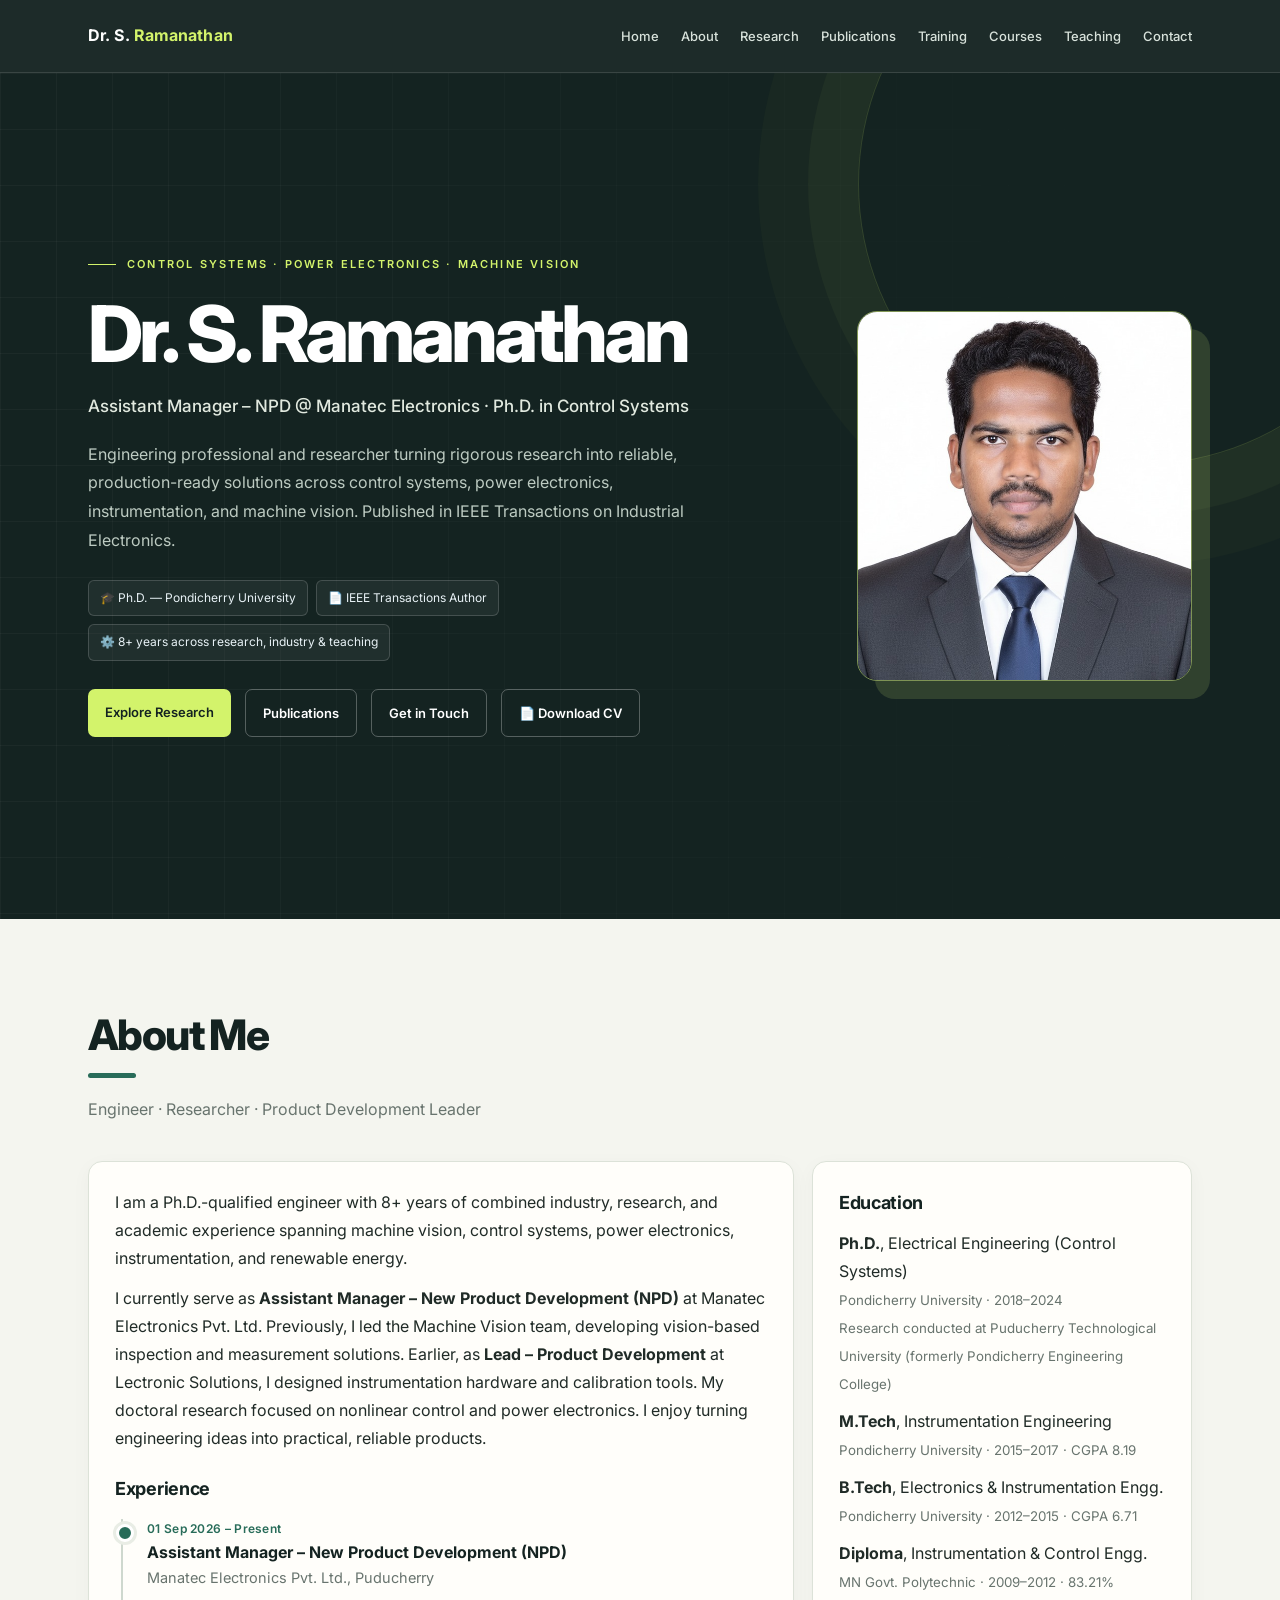
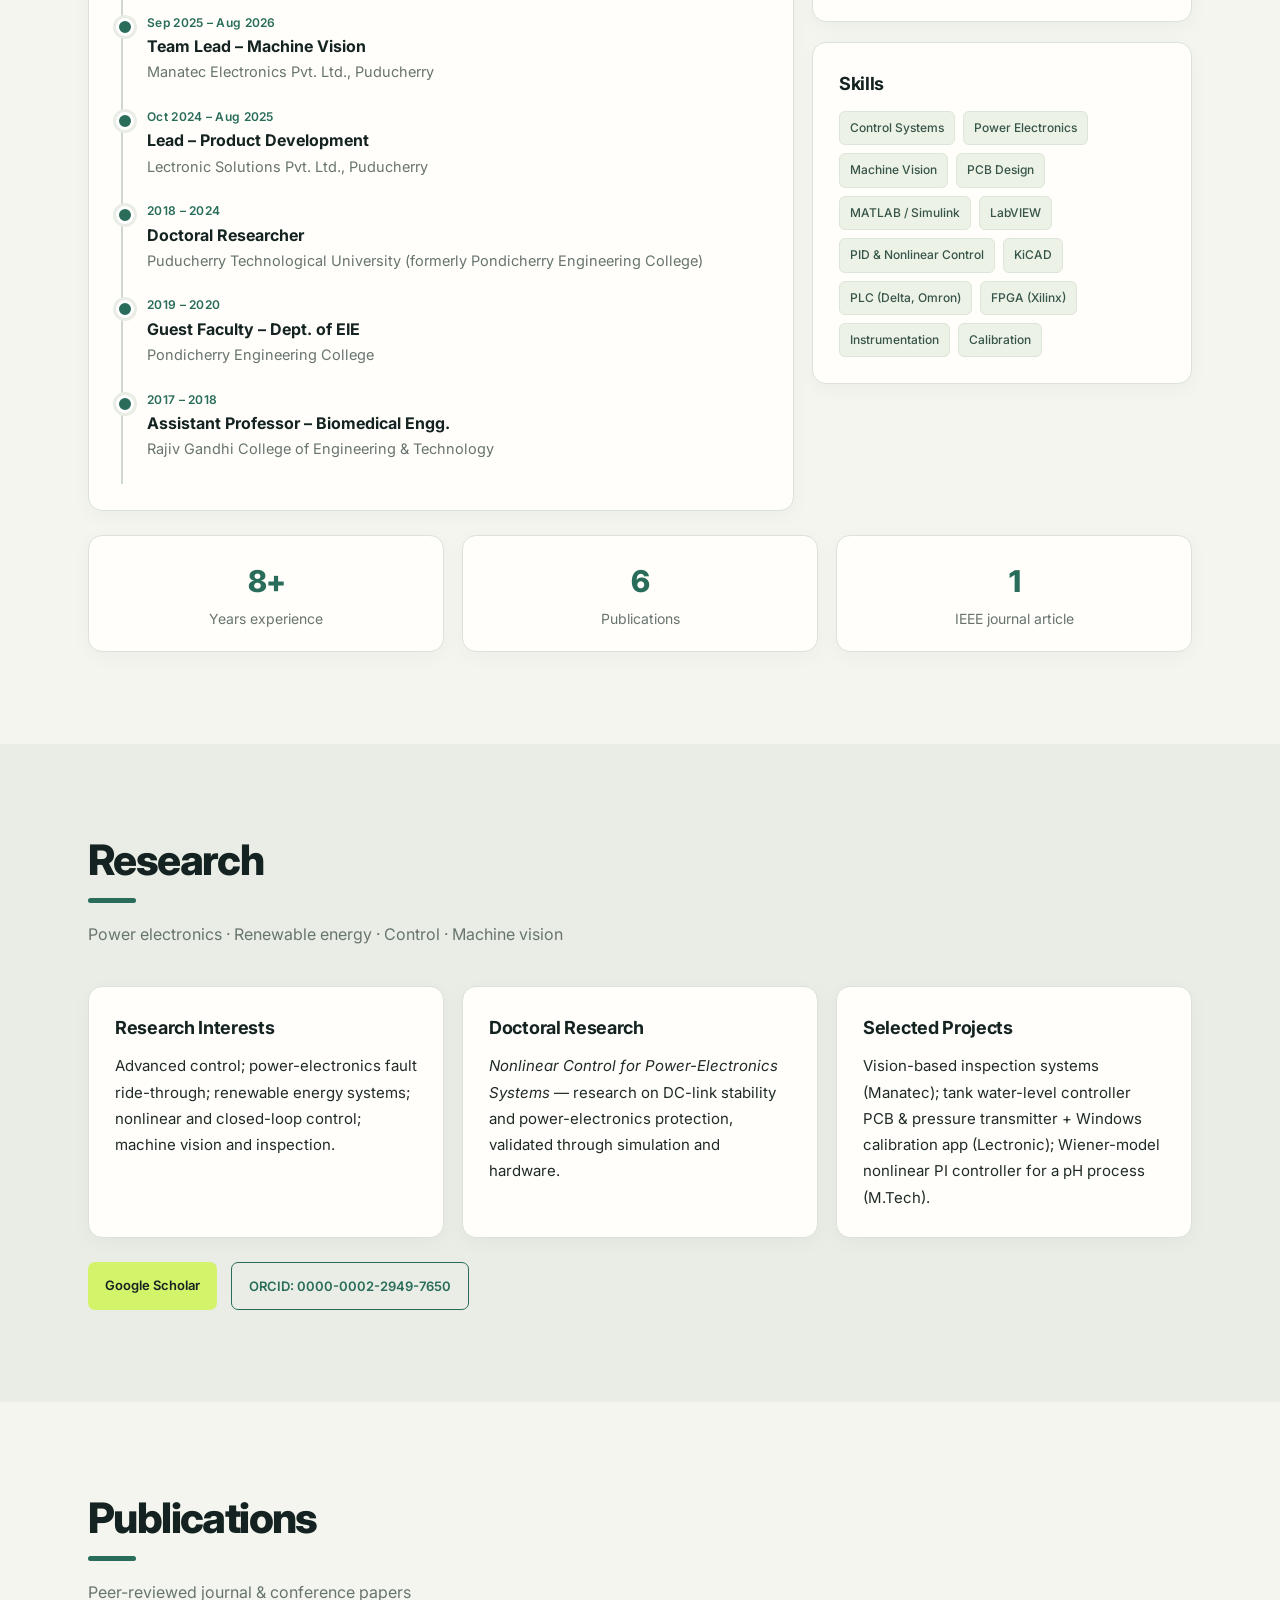
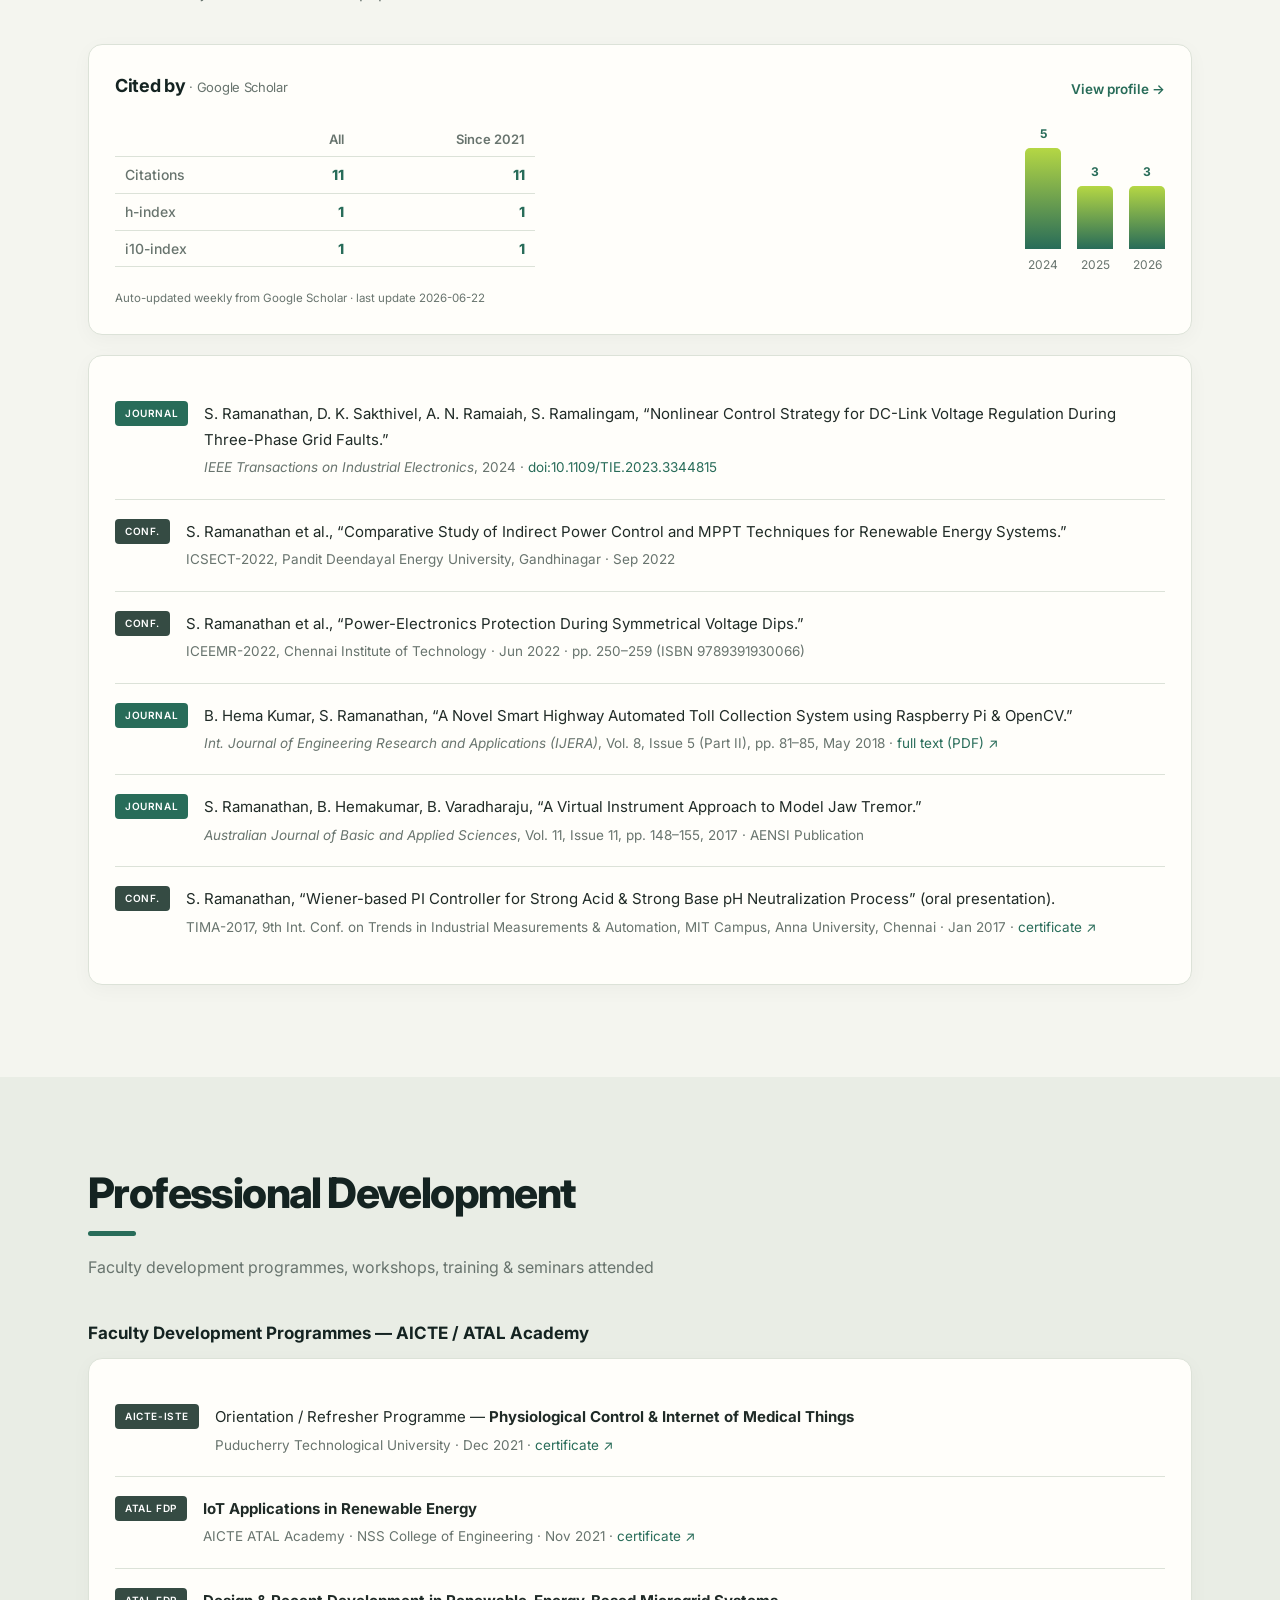
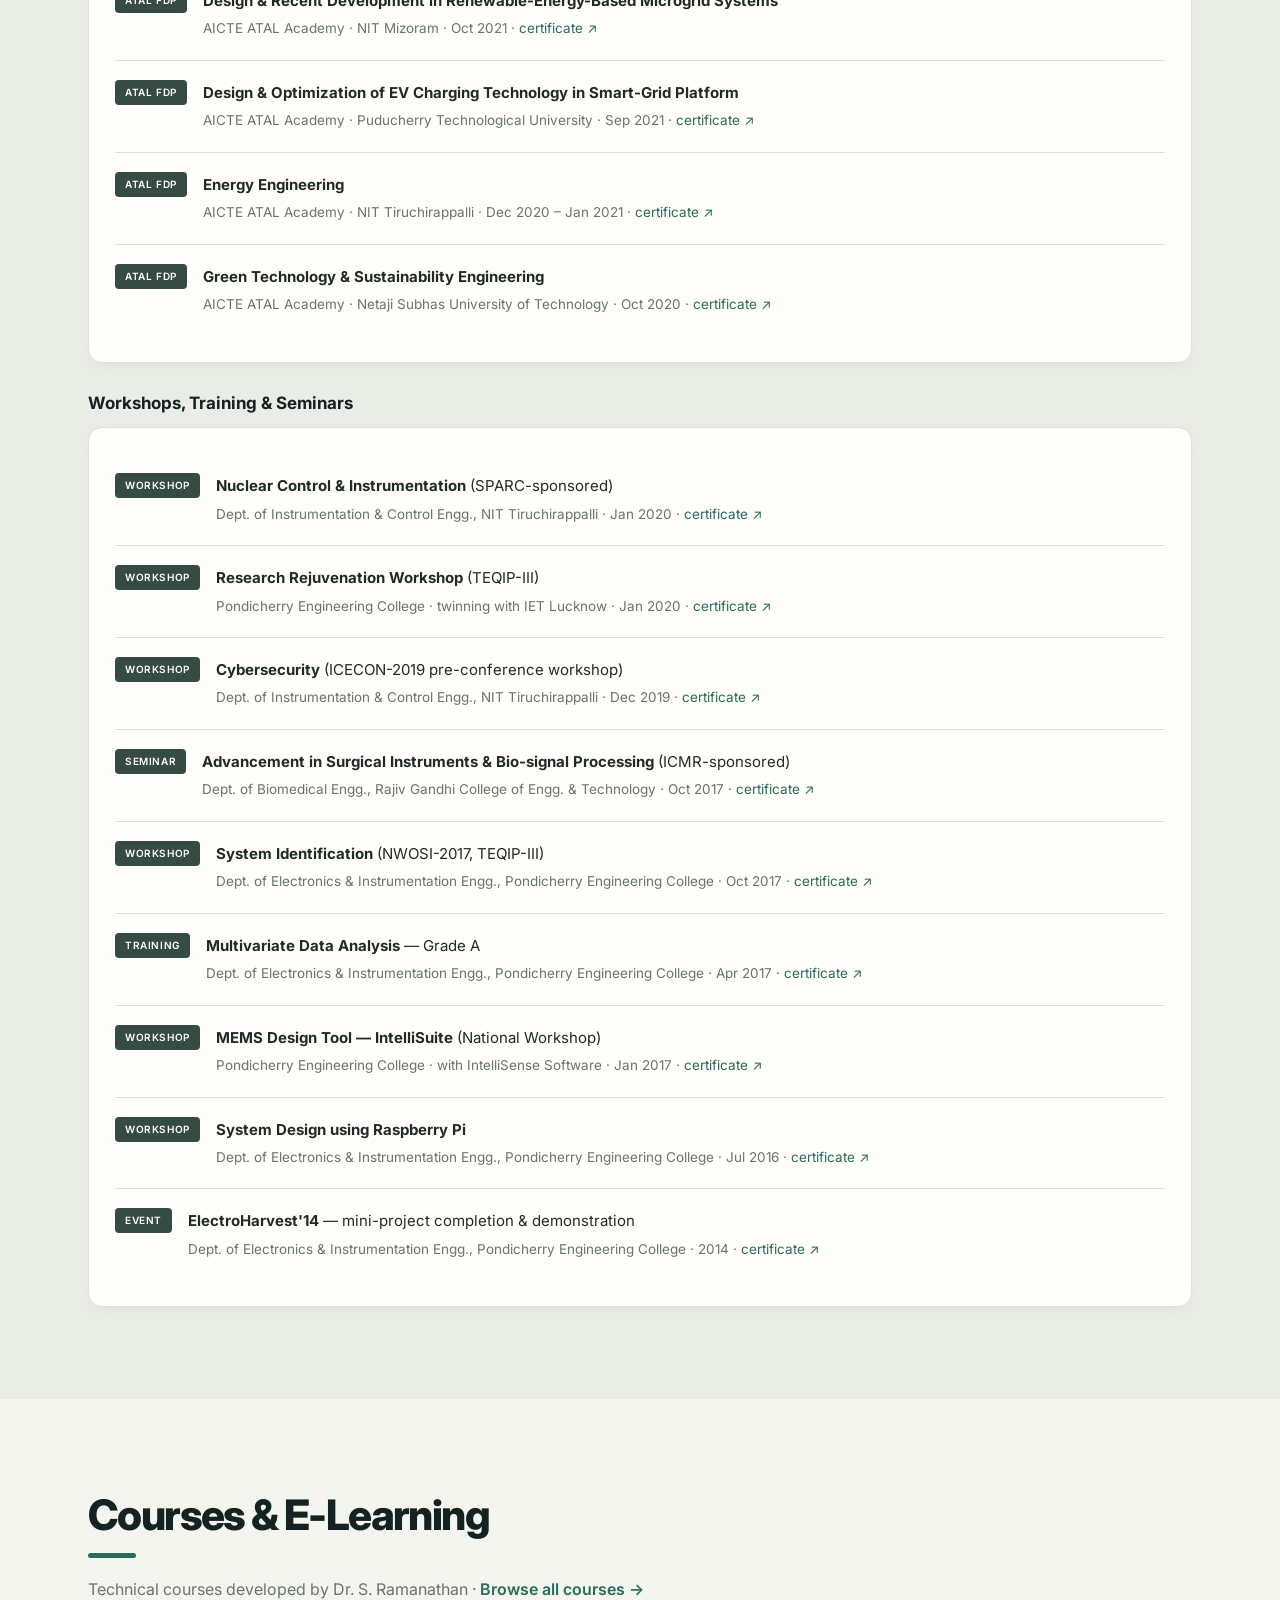
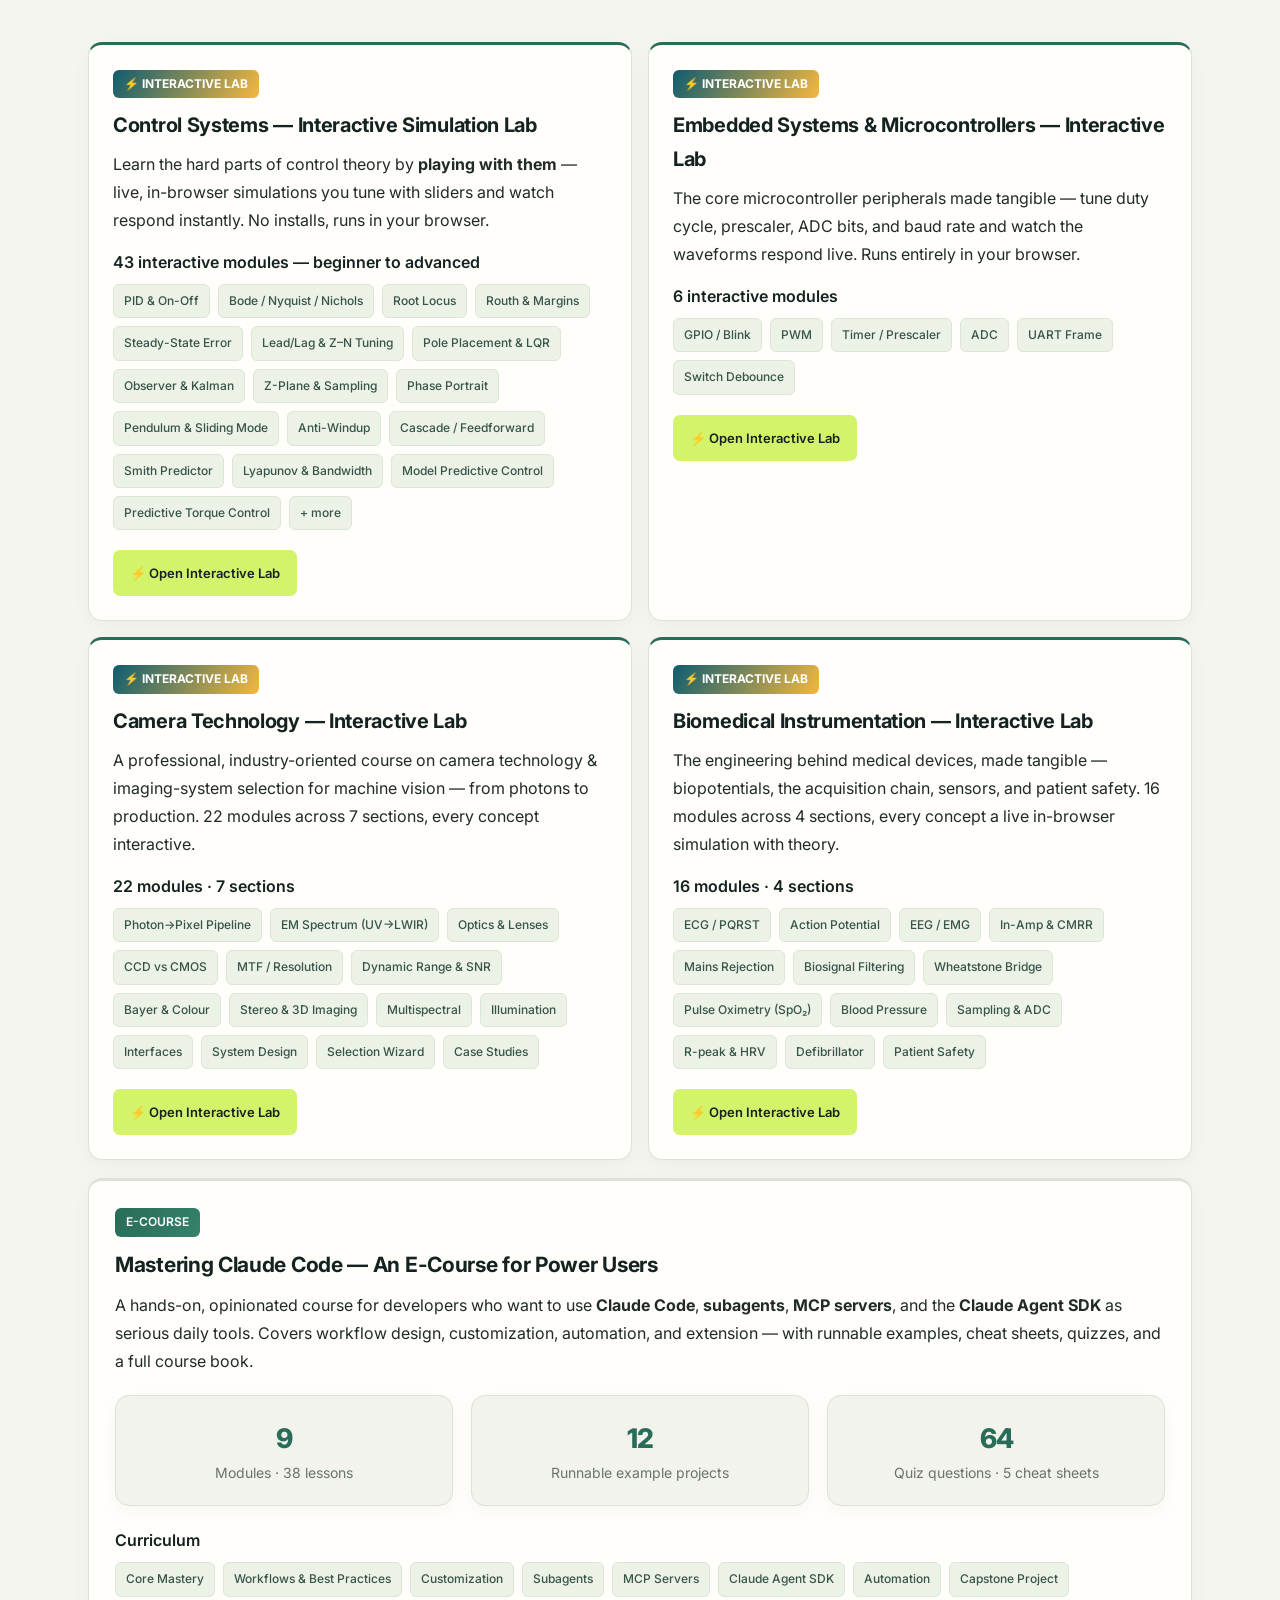
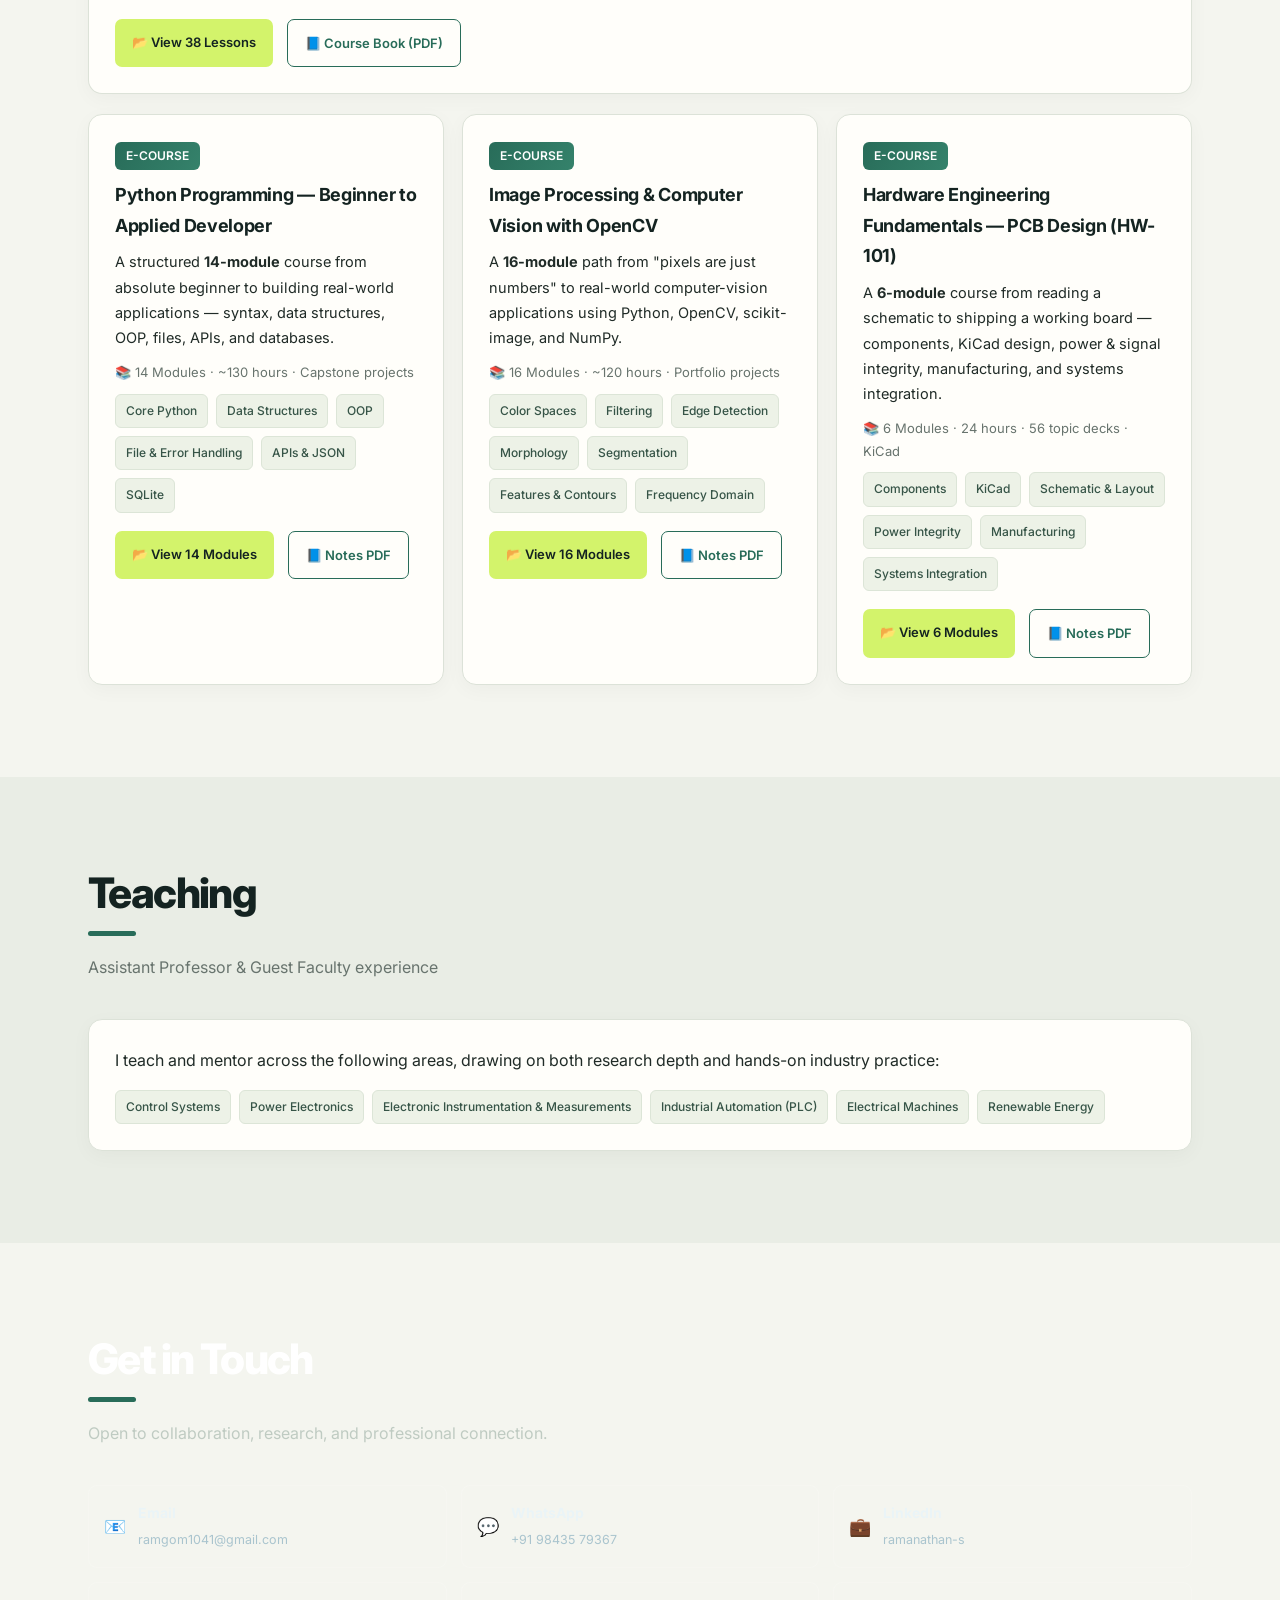
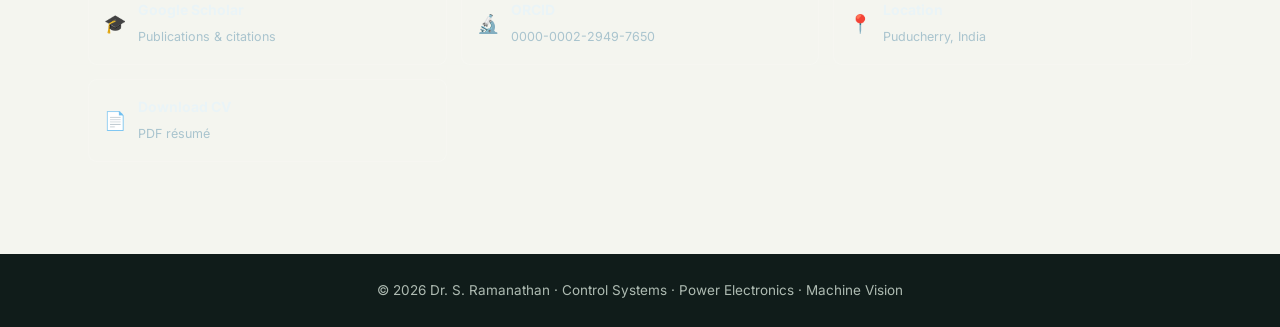
==== commit ef35b467: "Add files via upload" ====
--- a/index.html
+++ b/index.html
@@ -1,719 +1,810 @@
-<!DOCTYPE html>
-<html lang="en">
-<head>
-<meta charset="UTF-8">
-<meta name="viewport" content="width=device-width, initial-scale=1.0">
-<title>Dr. S. Ramanathan — Control Systems · Power Electronics · Machine Vision</title>
-<meta name="description" content="Dr. S. Ramanathan — Ph.D. in Electrical Engineering (Control Systems). Team Lead, Machine Vision at Manatec Electronics. Researcher in power electronics & renewable energy. IEEE author.">
-<meta property="og:type" content="website">
-<meta property="og:title" content="Dr. S. Ramanathan — Control Systems · Power Electronics · Machine Vision">
-<meta property="og:description" content="Ph.D. engineer & IEEE author. Free interactive engineering courses, research & publications.">
-<meta property="og:image" content="https://ramgom1041.github.io/ramanathan-site/og-image.png">
-<meta property="og:url" content="https://ramgom1041.github.io/ramanathan-site/">
-<meta name="twitter:card" content="summary_large_image">
-<meta name="twitter:title" content="Dr. S. Ramanathan — Engineering Portfolio">
-<meta name="twitter:image" content="https://ramgom1041.github.io/ramanathan-site/og-image.png">
-<link rel="canonical" href="https://ramgom1041.github.io/ramanathan-site/">
-<link rel="icon" type="image/x-icon" href="favicon.ico?v=2">
-<link rel="icon" type="image/png" sizes="256x256" href="favicon.png?v=2">
-<link rel="apple-touch-icon" href="apple-touch-icon.png?v=2">
-<link rel="preconnect" href="https://fonts.googleapis.com">
-<link rel="preconnect" href="https://fonts.gstatic.com" crossorigin>
-<link href="https://fonts.googleapis.com/css2?family=Inter:wght@400;500;600;700;800&display=swap" rel="stylesheet">
-<script type="application/ld+json">
-{
-  "@context": "https://schema.org",
-  "@type": "Person",
-  "name": "Dr. S. Ramanathan",
-  "honorificPrefix": "Dr.",
-  "jobTitle": "Team Lead – Machine Vision",
-  "worksFor": {
-    "@type": "Organization",
-    "name": "Manatec Electronics Pvt. Ltd."
-  },
-  "alumniOf": [
-    {
-      "@type": "CollegeOrUniversity",
-      "name": "Pondicherry University"
-    },
-    {
-      "@type": "CollegeOrUniversity",
-      "name": "Puducherry Technological University",
-      "alternateName": "Pondicherry Engineering College"
-    }
-  ],
-  "knowsAbout": [
-    "Control Systems",
-    "Power Electronics",
-    "Machine Vision",
-    "Instrumentation",
-    "Renewable Energy",
-    "Wind Energy Conversion Systems",
-    "DFIG Control"
-  ],
-  "url": "https://ramgom1041.github.io/ramanathan-site/",
-  "image": "https://ramgom1041.github.io/ramanathan-site/profile.jpg",
-  "email": "mailto:ramgom1041@gmail.com",
-  "sameAs": [
-    "https://orcid.org/0000-0002-2949-7650",
-    "https://scholar.google.com/citations?user=TmbVeDMAAAAJ",
-    "https://www.linkedin.com/in/ramanathan-s-8338a33b3",
-    "https://github.com/ramgom1041"
-  ]
-}
-</script>
-<style>
-  :root{
-    --navy:#0a1930; --navy2:#0f2a43; --teal:#0f5c70; --teal2:#14738c;
-    --cyan:#3fc4dc; --ink:#1b2733; --grey:#5c6b78; --line:#e3e9ee;
-    --bg:#f7fafc; --white:#fff; --radius:14px;
-    --maxw:1080px;
-  }
-  *{box-sizing:border-box;margin:0;padding:0}
-  html{scroll-behavior:smooth}
-  body{font-family:'Inter',-apple-system,Segoe UI,Roboto,Arial,sans-serif;
-    color:var(--ink);background:var(--bg);line-height:1.65;font-size:16px}
-  a{color:var(--teal);text-decoration:none}
-  a:hover{color:var(--cyan)}
-  .wrap{max-width:var(--maxw);margin:0 auto;padding:0 22px}
-  section{padding:74px 0}
-  h2.section-title{font-size:30px;font-weight:800;color:var(--navy);
-    letter-spacing:.4px;margin-bottom:6px}
-  .section-sub{color:var(--grey);margin-bottom:34px;font-size:15px}
-  .accent{height:4px;width:54px;background:linear-gradient(90deg,var(--teal),var(--cyan));
-    border-radius:3px;margin-top:10px}
-
-  /* NAV */
-  header.nav{position:sticky;top:0;z-index:50;background:rgba(10,25,48,.92);
-    backdrop-filter:blur(8px);border-bottom:1px solid rgba(255,255,255,.08)}
-  .nav .wrap{display:flex;align-items:center;justify-content:space-between;height:62px}
-  .brand{color:#fff;font-weight:700;letter-spacing:.5px;font-size:17px}
-  .brand span{color:var(--cyan)}
-  nav ul{list-style:none;display:flex;gap:26px}
-  nav a{color:#cfe0e8;font-weight:500;font-size:15px}
-  nav a:hover{color:#fff}
-  .nav-toggle{display:none;background:none;border:0;color:#fff;font-size:24px;cursor:pointer}
-
-  /* HERO */
-  .hero{position:relative;background:
-      radial-gradient(1200px 400px at 80% -10%,rgba(63,196,220,.18),transparent),
-      linear-gradient(120deg,var(--navy) 0%,var(--navy2) 45%,var(--teal) 120%);
-    color:#fff;overflow:hidden}
-  .hero::after{content:"";position:absolute;inset:0;
-    background-image:
-      linear-gradient(rgba(255,255,255,.04) 1px,transparent 1px),
-      linear-gradient(90deg,rgba(255,255,255,.04) 1px,transparent 1px);
-    background-size:46px 46px;mask-image:linear-gradient(180deg,#000,transparent 80%)}
-  .hero .wrap{position:relative;z-index:2;padding:92px 22px 96px;display:flex;align-items:center;gap:46px;flex-wrap:wrap-reverse}
-  .hero-text{flex:1 1 420px}
-  .hero-photo{flex:0 0 auto;width:210px;height:210px;border-radius:50%;object-fit:cover;
-    border:5px solid rgba(63,196,220,.75);box-shadow:0 10px 34px rgba(0,0,0,.4)}
-  @media(max-width:760px){.hero-photo{width:150px;height:150px}}
-  .eyebrow{color:var(--cyan);font-weight:600;letter-spacing:2px;font-size:13px;
-    text-transform:uppercase;margin-bottom:14px}
-  .hero h1{font-size:50px;line-height:1.08;font-weight:800;margin-bottom:16px}
-  .hero .role{font-size:20px;color:#d7e6ec;font-weight:500;margin-bottom:10px}
-  .hero p.lead{max-width:680px;color:#bcd0d9;font-size:16px;margin:18px 0 28px}
-  .badges{display:flex;flex-wrap:wrap;gap:10px;margin-bottom:30px}
-  .badge{background:rgba(255,255,255,.08);border:1px solid rgba(255,255,255,.16);
-    padding:7px 14px;border-radius:30px;font-size:13.5px;color:#e8f2f6}
-  .cta{display:flex;flex-wrap:wrap;gap:14px}
-  .btn{display:inline-block;padding:12px 22px;border-radius:30px;font-weight:600;font-size:15px}
-  .btn-primary{background:var(--cyan);color:#06222b}
-  .btn-primary:hover{background:#5fd3e8;color:#06222b}
-  .btn-ghost{border:1.5px solid rgba(255,255,255,.4);color:#fff}
-  .btn-ghost:hover{border-color:var(--cyan);color:var(--cyan)}
-
-  /* CARDS / GRID */
-  .grid{display:grid;gap:20px}
-  .g3{grid-template-columns:repeat(3,1fr)}
-  .g2{grid-template-columns:1.3fr .7fr}
-  .card{background:var(--white);border:1px solid var(--line);border-radius:var(--radius);
-    padding:24px;box-shadow:0 1px 2px rgba(16,42,67,.04)}
-  .card h3{color:var(--navy);font-size:18px;margin-bottom:6px}
-  .stat{text-align:center}
-  .stat .num{font-size:30px;font-weight:800;color:var(--teal)}
-  .stat .lbl{color:var(--grey);font-size:14px}
-
-  /* TIMELINE */
-  .tl{border-left:2px solid var(--line);margin-left:6px;padding-left:24px}
-  .tl-item{position:relative;padding-bottom:22px}
-  .tl-item::before{content:"";position:absolute;left:-31px;top:5px;width:12px;height:12px;
-    border-radius:50%;background:var(--teal);border:3px solid #fff;box-shadow:0 0 0 1px var(--teal)}
-  .tl-item .when{color:var(--cyan);font-weight:600;font-size:13.5px}
-  .tl-item .what{font-weight:700;color:var(--navy);font-size:16px}
-  .tl-item .where{color:var(--grey);font-size:14.5px}
-
-  /* CHIPS */
-  .chips{display:flex;flex-wrap:wrap;gap:9px}
-  .chip{background:#eaf3f6;color:#0d4d5e;border:1px solid #d4e7ec;
-    padding:6px 13px;border-radius:8px;font-size:13.5px;font-weight:500}
-
-  /* PUBLICATIONS */
-  .pub{display:flex;gap:16px;padding:18px 0;border-bottom:1px solid var(--line)}
-  .pub:last-child{border-bottom:0}
-  .pub .tag{flex:0 0 auto;height:fit-content;background:var(--navy);color:#fff;
-    font-size:12px;font-weight:600;padding:4px 10px;border-radius:6px}
-  .pub .tag.j{background:linear-gradient(120deg,var(--teal),var(--teal2))}
-  .pub p{font-size:15px}
-  .pub .meta{color:var(--grey);font-size:13.5px;margin-top:3px}
-
-  /* CONTACT */
-  .contact{background:linear-gradient(120deg,var(--navy),var(--teal));color:#fff}
-  .contact h2{color:#fff}
-  .contact .section-sub{color:#bcd0d9}
-  .clinks{display:grid;grid-template-columns:repeat(2,1fr);gap:14px;max-width:680px}
-  .clink{display:flex;align-items:center;gap:12px;background:rgba(255,255,255,.08);
-    border:1px solid rgba(255,255,255,.16);border-radius:12px;padding:14px 16px;color:#eaf4f7}
-  .clink:hover{background:rgba(255,255,255,.16);color:#fff}
-  .clink .ic{font-size:20px}
-  .clink b{display:block;font-size:14px}
-  .clink small{color:#a9c4ce;font-size:12.5px}
-
-  /* SCHOLAR / CITED BY */
-  .sch-tab{width:100%;border-collapse:collapse;font-size:14px;margin:12px 0 4px;max-width:420px}
-  .sch-tab th,.sch-tab td{padding:6px 10px;text-align:right;border-bottom:1px solid var(--line)}
-  .sch-tab th:first-child,.sch-tab td:first-child{text-align:left;color:var(--grey);font-weight:500}
-  .sch-tab th{color:var(--grey);font-weight:600;font-size:13px}
-  .sch-tab .num{font-weight:800;color:var(--teal)}
-  .sch-bars{display:flex;gap:16px;align-items:flex-end;min-height:130px;margin-top:16px}
-  .sb{display:flex;flex-direction:column;align-items:center;justify-content:flex-end}
-  .sbar{width:36px;background:linear-gradient(180deg,var(--cyan),var(--teal));border-radius:5px 5px 0 0;transition:height .4s}
-  .sb .sy{font-size:12px;color:var(--grey);margin-top:6px}
-  .sb .sn{font-size:12px;color:var(--teal);font-weight:700;margin-bottom:4px}
-  footer{background:var(--navy);color:#9fb4c0;text-align:center;padding:26px;font-size:13.5px}
-
-  @media(max-width:860px){
-    .g3{grid-template-columns:1fr}.g2{grid-template-columns:1fr}
-    .clinks{grid-template-columns:1fr}
-    nav ul{position:absolute;top:62px;left:0;right:0;background:var(--navy);
-      flex-direction:column;gap:0;padding:8px 0;display:none}
-    nav ul.show{display:flex}
-    nav li{padding:10px 22px;border-top:1px solid rgba(255,255,255,.06)}
-    .nav-toggle{display:block}
-    .hero h1{font-size:36px}
-  }
-</style>
-</head>
-<body>
-
-<!-- NAV -->
-<header class="nav">
-  <div class="wrap">
-    <div class="brand">Dr. S. <span>Ramanathan</span></div>
-    <button class="nav-toggle" aria-label="Menu" onclick="document.getElementById('menu').classList.toggle('show')">☰</button>
-    <nav><ul id="menu">
-      <li><a href="#home">Home</a></li>
-      <li><a href="#about">About</a></li>
-      <li><a href="#research">Research</a></li>
-      <li><a href="#publications">Publications</a></li>
-      <li><a href="#development">Training</a></li>
-      <li><a href="#courses">Courses</a></li>
-      <li><a href="#teaching">Teaching</a></li>
-      <li><a href="#contact">Contact</a></li>
-    </ul></nav>
-  </div>
-</header>
-
-<!-- HERO -->
-<section class="hero" id="home">
-  <div class="wrap">
-    <div class="hero-text">
-    <div class="eyebrow">Control Systems · Power Electronics · Machine Vision</div>
-    <h1>Dr. S. Ramanathan</h1>
-    <div class="role">Team Lead – Machine Vision @ Manatec Electronics · Ph.D. in Control Systems</div>
-    <p class="lead">Engineering professional and researcher turning rigorous research into reliable,
-      production-ready solutions across control systems, power electronics, instrumentation, and machine vision.
-      Published in IEEE Transactions on Industrial Electronics.</p>
-    <div class="badges">
-      <span class="badge">🎓 Ph.D. — Pondicherry University</span>
-      <span class="badge">📄 IEEE Transactions Author</span>
-      <span class="badge">⚙️ 8+ years across research, industry & teaching</span>
-    </div>
-    <div class="cta">
-      <a class="btn btn-primary" href="#research">Explore Research</a>
-      <a class="btn btn-ghost" href="#publications">Publications</a>
-      <a class="btn btn-ghost" href="#contact">Get in Touch</a>
-      <a class="btn btn-ghost" href="CV_Dr_S_Ramanathan.pdf" target="_blank" rel="noopener noreferrer">📄 Download CV</a>
-    </div>
-    </div>
-    <img class="hero-photo" src="profile.jpg" alt="Dr. S. Ramanathan">
-  </div>
-</section>
-
-<!-- ABOUT -->
-<section id="about">
-  <div class="wrap">
-    <h2 class="section-title">About Me</h2>
-    <div class="accent"></div>
-    <p class="section-sub" style="margin-top:18px">Engineer · Researcher · Team Lead</p>
-
-    <div class="grid g2">
-      <div class="card">
-        <p>I am a Ph.D.-qualified engineer with 8+ years of combined industry, research, and academic
-        experience spanning machine vision, control systems, power electronics, instrumentation, and
-        renewable energy.</p>
-        <p style="margin-top:12px">As <b>Team Lead – Machine Vision</b> at Manatec Electronics Pvt. Ltd., I lead a team
-        developing vision-based inspection and measurement solutions. Earlier, as
-        <b>Lead – Product Development</b> at Lectronic Solutions, I designed instrumentation hardware including
-        a tank water-level controller and a pressure transmitter with a Windows calibration application. My
-        doctoral research developed a nonlinear controller for DC-link voltage stabilization in DFIG-based
-        wind turbines, validated from 0.75&nbsp;kW hardware to 2&nbsp;MW simulation.</p>
-
-        <h3 style="margin:22px 0 14px">Experience</h3>
-        <div class="tl">
-          <div class="tl-item"><div class="when">Sep 2025 – Present</div>
-            <div class="what">Team Lead – Machine Vision</div>
-            <div class="where">Manatec Electronics Pvt. Ltd., Puducherry</div></div>
-          <div class="tl-item"><div class="when">Oct 2024 – Aug 2025</div>
-            <div class="what">Lead – Product Development</div>
-            <div class="where">Lectronic Solutions Pvt. Ltd., Puducherry</div></div>
-          <div class="tl-item"><div class="when">2018 – 2024</div>
-            <div class="what">Doctoral Researcher</div>
-            <div class="where">Puducherry Technological University (formerly Pondicherry Engineering College)</div></div>
-          <div class="tl-item"><div class="when">2019 – 2020</div>
-            <div class="what">Guest Faculty – Dept. of EIE</div>
-            <div class="where">Pondicherry Engineering College</div></div>
-          <div class="tl-item"><div class="when">2017 – 2018</div>
-            <div class="what">Assistant Professor – Biomedical Engg.</div>
-            <div class="where">Rajiv Gandhi College of Engineering &amp; Technology</div></div>
-        </div>
-      </div>
-
-      <div>
-        <div class="card" style="margin-bottom:20px">
-          <h3>Education</h3>
-          <p style="margin-top:10px"><b>Ph.D.</b>, Electrical Engineering (Control Systems)<br>
-            <small style="color:var(--grey)">Pondicherry University · 2018–2024<br>
-            Research conducted at Puducherry Technological University (formerly Pondicherry Engineering College)</small></p>
-          <p style="margin-top:10px"><b>M.Tech</b>, Instrumentation Engineering<br>
-            <small style="color:var(--grey)">Pondicherry University · 2015–2017 · CGPA 8.19</small></p>
-          <p style="margin-top:10px"><b>B.Tech</b>, Electronics &amp; Instrumentation Engg.<br>
-            <small style="color:var(--grey)">Pondicherry University · 2012–2015 · CGPA 6.71</small></p>
-          <p style="margin-top:10px"><b>Diploma</b>, Instrumentation &amp; Control Engg.<br>
-            <small style="color:var(--grey)">MN Govt. Polytechnic · 2009–2012 · 83.21%</small></p>
-        </div>
-        <div class="card">
-          <h3>Skills</h3>
-          <div class="chips" style="margin-top:12px">
-            <span class="chip">Control Systems</span><span class="chip">Power Electronics</span>
-            <span class="chip">Machine Vision</span><span class="chip">PCB Design</span>
-            <span class="chip">MATLAB / Simulink</span><span class="chip">LabVIEW</span>
-            <span class="chip">PID & Nonlinear Control</span><span class="chip">KiCAD</span>
-            <span class="chip">PLC (Delta, Omron)</span><span class="chip">FPGA (Xilinx)</span>
-            <span class="chip">Instrumentation</span><span class="chip">Calibration</span>
-          </div>
-        </div>
-      </div>
-    </div>
-
-    <div class="grid g3" style="margin-top:24px">
-      <div class="card stat"><div class="num">8+</div><div class="lbl">Years experience</div></div>
-      <div class="card stat"><div class="num">6</div><div class="lbl">Publications</div></div>
-      <div class="card stat"><div class="num">2 MW</div><div class="lbl">Validated control system</div></div>
-    </div>
-  </div>
-</section>
-
-<!-- RESEARCH -->
-<section id="research" style="background:#eef4f7">
-  <div class="wrap">
-    <h2 class="section-title">Research</h2>
-    <div class="accent"></div>
-    <p class="section-sub" style="margin-top:18px">Power electronics · Renewable energy · Control · Machine vision</p>
-
-    <div class="grid g3">
-      <div class="card">
-        <h3>Research Interests</h3>
-        <p style="margin-top:10px;font-size:15px">Control of doubly-fed induction generators (DFIG); wind energy
-        conversion systems (WECS); power-electronics fault ride-through; nonlinear & closed-loop control; and
-        machine vision &amp; inspection.</p>
-      </div>
-      <div class="card">
-        <h3>Doctoral Research</h3>
-        <p style="margin-top:10px;font-size:15px"><i>Control of DFIG in Wind Energy Systems</i> — a nonlinear controller
-        to stabilize DC-link voltage and protect power electronics during grid faults; validated through 2&nbsp;MW
-        simulation and 0.75&nbsp;kW hardware.</p>
-      </div>
-      <div class="card">
-        <h3>Selected Projects</h3>
-        <p style="margin-top:10px;font-size:15px">Vision-based inspection systems (Manatec); tank water-level controller
-        PCB &amp; pressure transmitter + Windows calibration app (Lectronic); Wiener-model nonlinear PI controller for a
-        pH process (M.Tech).</p>
-      </div>
-    </div>
-    <div class="cta" style="margin-top:24px">
-      <a class="btn btn-primary" href="https://scholar.google.com/citations?user=TmbVeDMAAAAJ" target="_blank" rel="noopener noreferrer">Google Scholar</a>
-      <a class="btn btn-ghost" style="border-color:var(--teal);color:var(--teal)" href="https://orcid.org/0000-0002-2949-7650" target="_blank" rel="noopener noreferrer">ORCID: 0000-0002-2949-7650</a>
-    </div>
-  </div>
-</section>
-
-<!-- PUBLICATIONS -->
-<section id="publications">
-  <div class="wrap">
-    <h2 class="section-title">Publications</h2>
-    <div class="accent"></div>
-    <p class="section-sub" style="margin-top:18px">Peer-reviewed journal &amp; conference papers</p>
-
-    <div class="card" id="scholar-card" style="margin-bottom:20px">
-      <div style="display:flex;justify-content:space-between;align-items:center;flex-wrap:wrap;gap:8px">
-        <h3>Cited by <span style="font-weight:400;color:var(--grey);font-size:13px">· Google Scholar</span></h3>
-        <a href="https://scholar.google.com/citations?user=TmbVeDMAAAAJ" target="_blank" rel="noopener noreferrer" style="font-size:13.5px;font-weight:600">View profile →</a>
-      </div>
-      <table class="sch-tab">
-        <tr><th></th><th>All</th><th>Since <span id="sc_since">2021</span></th></tr>
-        <tr><td>Citations</td><td class="num" id="sc_cit_all">—</td><td class="num" id="sc_cit_5y">—</td></tr>
-        <tr><td>h-index</td><td class="num" id="sc_h_all">—</td><td class="num" id="sc_h_5y">—</td></tr>
-        <tr><td>i10-index</td><td class="num" id="sc_i_all">—</td><td class="num" id="sc_i_5y">—</td></tr>
-      </table>
-      <div class="sch-bars" id="sch-bars"></div>
-      <p style="font-size:11.5px;color:var(--grey);margin-top:12px">Auto-updated weekly from Google Scholar · last update <span id="sch-upd">—</span></p>
-    </div>
-
-    <div class="card">
-      <div class="pub">
-        <span class="tag j">Journal</span>
-        <div>
-          <p>S. Ramanathan, D. K. Sakthivel, A. N. Ramaiah, S. Ramalingam,
-          “Nonlinear Control Strategy for DC-Link Voltage Control in a DFIG of WECS During 3φ Grid Faults.”</p>
-          <p class="meta"><i>IEEE Transactions on Industrial Electronics</i>, 2024 ·
-          <a href="https://doi.org/10.1109/TIE.2023.3344815" target="_blank" rel="noopener noreferrer">doi:10.1109/TIE.2023.3344815</a></p>
-        </div>
-      </div>
-      <div class="pub">
-        <span class="tag">Conf.</span>
-        <div>
-          <p>S. Ramanathan et al., “Indirect Power Control MPPT Techniques for DFIG-based WEGS under Step and
-          Variable Speed Wind Characteristics: A Comparative Study.”</p>
-          <p class="meta">ICSECT-2022, Pandit Deendayal Energy University, Gandhinagar · Sep 2022</p>
-        </div>
-      </div>
-      <div class="pub">
-        <span class="tag">Conf.</span>
-        <div>
-          <p>S. Ramanathan et al., “Operation of DFIG-based Wind Energy Conversion System under Symmetrical
-          Voltage Dip using Crowbar.”</p>
-          <p class="meta">ICEEMR-2022, Chennai Institute of Technology · Jun 2022 · pp. 250–259 (ISBN 9789391930066)</p>
-        </div>
-      </div>
-      <div class="pub">
-        <span class="tag j">Journal</span>
-        <div>
-          <p>B. Hema Kumar, S. Ramanathan, “A Novel Smart Highway Automated Toll Collection System using Raspberry Pi &amp; OpenCV.”</p>
-          <p class="meta"><i>Int. Journal of Engineering Research and Applications (IJERA)</i>, Vol. 8, Issue 5 (Part II), pp. 81–85, May 2018 ·
-          <a href="https://www.ijera.com/papers/Vol8_issue5/Part-2/N0805028185.pdf" target="_blank" rel="noopener noreferrer">full text (PDF) ↗</a></p>
-        </div>
-      </div>
-      <div class="pub">
-        <span class="tag j">Journal</span>
-        <div>
-          <p>S. Ramanathan, B. Hemakumar, B. Varadharaju, “A Virtual Instrument Approach to Model Jaw Tremor.”</p>
-          <p class="meta"><i>Australian Journal of Basic and Applied Sciences</i>, Vol. 11, Issue 11, pp. 148–155, 2017 · AENSI Publication</p>
-        </div>
-      </div>
-      <div class="pub">
-        <span class="tag">Conf.</span>
-        <div>
-          <p>S. Ramanathan, “Wiener-based PI Controller for Strong Acid &amp; Strong Base pH Neutralization Process” (oral presentation).</p>
-          <p class="meta">TIMA-2017, 9th Int. Conf. on Trends in Industrial Measurements &amp; Automation, MIT Campus, Anna University, Chennai · Jan 2017 · <a href="certificates/conf-tima-2017.jpeg" target="_blank" rel="noopener noreferrer">certificate ↗</a></p>
-        </div>
-      </div>
-    </div>
-  </div>
-</section>
-
-<!-- PROFESSIONAL DEVELOPMENT -->
-<section id="development" style="background:#eef4f7">
-  <div class="wrap">
-    <h2 class="section-title">Professional Development</h2>
-    <div class="accent"></div>
-    <p class="section-sub" style="margin-top:18px">Faculty development programmes, workshops, training &amp; seminars attended</p>
-    <h3 style="color:var(--navy);font-size:17px;margin:4px 0 10px">Faculty Development Programmes — AICTE / ATAL Academy</h3>
-    <div class="card">
-      <div class="pub">
-        <span class="tag">AICTE-ISTE</span>
-        <div><p>Orientation / Refresher Programme — <b>Physiological Control &amp; Internet of Medical Things</b></p>
-          <p class="meta">Puducherry Technological University · Dec 2021 · <a href="certificates/fdp-physiological-control-iomt.png" target="_blank" rel="noopener noreferrer">certificate ↗</a></p></div>
-      </div>
-      <div class="pub">
-        <span class="tag">ATAL FDP</span>
-        <div><p><b>IoT Applications in Renewable Energy</b></p>
-          <p class="meta">AICTE ATAL Academy · NSS College of Engineering · Nov 2021 · <a href="certificates/fdp-iot-renewable.pdf" target="_blank" rel="noopener noreferrer">certificate ↗</a></p></div>
-      </div>
-      <div class="pub">
-        <span class="tag">ATAL FDP</span>
-        <div><p><b>Design &amp; Recent Development in Renewable-Energy-Based Microgrid Systems</b></p>
-          <p class="meta">AICTE ATAL Academy · NIT Mizoram · Oct 2021 · <a href="certificates/fdp-renewable-microgrid.pdf" target="_blank" rel="noopener noreferrer">certificate ↗</a></p></div>
-      </div>
-      <div class="pub">
-        <span class="tag">ATAL FDP</span>
-        <div><p><b>Design &amp; Optimization of EV Charging Technology in Smart-Grid Platform</b></p>
-          <p class="meta">AICTE ATAL Academy · Puducherry Technological University · Sep 2021 · <a href="certificates/fdp-ev-charging-smartgrid.pdf" target="_blank" rel="noopener noreferrer">certificate ↗</a></p></div>
-      </div>
-      <div class="pub">
-        <span class="tag">ATAL FDP</span>
-        <div><p><b>Energy Engineering</b></p>
-          <p class="meta">AICTE ATAL Academy · NIT Tiruchirappalli · Dec 2020 – Jan 2021 · <a href="certificates/fdp-energy-engineering.pdf" target="_blank" rel="noopener noreferrer">certificate ↗</a></p></div>
-      </div>
-      <div class="pub">
-        <span class="tag">ATAL FDP</span>
-        <div><p><b>Green Technology &amp; Sustainability Engineering</b></p>
-          <p class="meta">AICTE ATAL Academy · Netaji Subhas University of Technology · Oct 2020 · <a href="certificates/fdp-green-technology.pdf" target="_blank" rel="noopener noreferrer">certificate ↗</a></p></div>
-      </div>
-    </div>
-
-    <h3 style="color:var(--navy);font-size:17px;margin:26px 0 10px">Workshops, Training &amp; Seminars</h3>
-    <div class="card">
-      <div class="pub"><span class="tag">Workshop</span><div><p><b>Nuclear Control &amp; Instrumentation</b> (SPARC-sponsored)</p>
-        <p class="meta">Dept. of Instrumentation &amp; Control Engg., NIT Tiruchirappalli · Jan 2020 · <a href="certificates/ws-nuclear-control-nitt-2020.jpeg" target="_blank" rel="noopener noreferrer">certificate ↗</a></p></div></div>
-      <div class="pub"><span class="tag">Workshop</span><div><p><b>Research Rejuvenation Workshop</b> (TEQIP-III)</p>
-        <p class="meta">Pondicherry Engineering College · twinning with IET Lucknow · Jan 2020 · <a href="certificates/ws-research-rejuvenation-2020.jpeg" target="_blank" rel="noopener noreferrer">certificate ↗</a></p></div></div>
-      <div class="pub"><span class="tag">Workshop</span><div><p><b>Cybersecurity</b> (ICECON-2019 pre-conference workshop)</p>
-        <p class="meta">Dept. of Instrumentation &amp; Control Engg., NIT Tiruchirappalli · Dec 2019 · <a href="certificates/ws-cybersecurity-icecon-2019.jpeg" target="_blank" rel="noopener noreferrer">certificate ↗</a></p></div></div>
-      <div class="pub"><span class="tag">Seminar</span><div><p><b>Advancement in Surgical Instruments &amp; Bio-signal Processing</b> (ICMR-sponsored)</p>
-        <p class="meta">Dept. of Biomedical Engg., Rajiv Gandhi College of Engg. &amp; Technology · Oct 2017 · <a href="certificates/seminar-biosignal-icmr-2017.jpeg" target="_blank" rel="noopener noreferrer">certificate ↗</a></p></div></div>
-      <div class="pub"><span class="tag">Workshop</span><div><p><b>System Identification</b> (NWOSI-2017, TEQIP-III)</p>
-        <p class="meta">Dept. of Electronics &amp; Instrumentation Engg., Pondicherry Engineering College · Oct 2017 · <a href="certificates/ws-system-identification-2017.jpeg" target="_blank" rel="noopener noreferrer">certificate ↗</a></p></div></div>
-      <div class="pub"><span class="tag">Training</span><div><p><b>Multivariate Data Analysis</b> — Grade A</p>
-        <p class="meta">Dept. of Electronics &amp; Instrumentation Engg., Pondicherry Engineering College · Apr 2017 · <a href="certificates/training-multivariate-2017.jpeg" target="_blank" rel="noopener noreferrer">certificate ↗</a></p></div></div>
-      <div class="pub"><span class="tag">Workshop</span><div><p><b>MEMS Design Tool — IntelliSuite</b> (National Workshop)</p>
-        <p class="meta">Pondicherry Engineering College · with IntelliSense Software · Jan 2017 · <a href="certificates/ws-mems-intellisuite-2017.jpeg" target="_blank" rel="noopener noreferrer">certificate ↗</a></p></div></div>
-      <div class="pub"><span class="tag">Workshop</span><div><p><b>System Design using Raspberry Pi</b></p>
-        <p class="meta">Dept. of Electronics &amp; Instrumentation Engg., Pondicherry Engineering College · Jul 2016 · <a href="certificates/ws-raspberry-pi-2016.jpeg" target="_blank" rel="noopener noreferrer">certificate ↗</a></p></div></div>
-      <div class="pub"><span class="tag">Event</span><div><p><b>ElectroHarvest'14</b> — mini-project completion &amp; demonstration</p>
-        <p class="meta">Dept. of Electronics &amp; Instrumentation Engg., Pondicherry Engineering College · 2014 · <a href="certificates/event-electroharvest-2014.jpeg" target="_blank" rel="noopener noreferrer">certificate ↗</a></p></div></div>
-    </div>
-  </div>
-</section>
-
-<!-- COURSES -->
-<section id="courses">
-  <div class="wrap">
-    <h2 class="section-title">Courses &amp; E-Learning</h2>
-    <div class="accent"></div>
-    <p class="section-sub" style="margin-top:18px">Technical courses developed by Dr. S. Ramanathan · <a href="courses/index.html" style="color:var(--teal);font-weight:600">Browse all courses →</a></p>
-
-    <div class="card" style="border:1px solid var(--cyan);background:linear-gradient(180deg,#f3fbfd,#fff)">
-      <span style="display:inline-block;background:linear-gradient(120deg,#0f5c70,#f4b740);color:#fff;font-size:12px;font-weight:700;padding:4px 11px;border-radius:6px;margin-bottom:10px">⚡ INTERACTIVE LAB</span>
-      <h3 style="font-size:21px">Control Systems — Interactive Simulation Lab</h3>
-      <p style="margin-top:8px">Learn the hard parts of control theory by <b>playing with them</b> — live, in-browser simulations you tune with sliders and watch respond instantly. No installs, runs in your browser.</p>
-      <p style="font-weight:600;color:var(--navy);margin:14px 0 8px">43 interactive modules — beginner to advanced</p>
-      <div class="chips">
-        <span class="chip">PID &amp; On-Off</span><span class="chip">Bode / Nyquist / Nichols</span>
-        <span class="chip">Root Locus</span><span class="chip">Routh &amp; Margins</span>
-        <span class="chip">Steady-State Error</span><span class="chip">Lead/Lag &amp; Z–N Tuning</span>
-        <span class="chip">Pole Placement &amp; LQR</span><span class="chip">Observer &amp; Kalman</span>
-        <span class="chip">Z-Plane &amp; Sampling</span><span class="chip">Phase Portrait</span>
-        <span class="chip">Pendulum &amp; Sliding Mode</span><span class="chip">Anti-Windup</span>
-        <span class="chip">Cascade / Feedforward</span><span class="chip">Smith Predictor</span>
-        <span class="chip">Lyapunov &amp; Bandwidth</span><span class="chip">Model Predictive Control</span><span class="chip">Predictive Torque Control</span><span class="chip">+ more</span>
-      </div>
-      <div class="cta" style="margin-top:20px">
-        <a class="btn btn-primary" href="courses/control-systems.html">⚡ Open Interactive Lab</a>
-      </div>
-    </div>
-
-    <div class="card" style="border:1px solid var(--cyan);background:linear-gradient(180deg,#f3fbfd,#fff)">
-      <span style="display:inline-block;background:linear-gradient(120deg,#0f5c70,#f4b740);color:#fff;font-size:12px;font-weight:700;padding:4px 11px;border-radius:6px;margin-bottom:10px">⚡ INTERACTIVE LAB</span>
-      <h3 style="font-size:21px">Embedded Systems &amp; Microcontrollers — Interactive Lab</h3>
-      <p style="margin-top:8px">The core microcontroller peripherals made tangible — tune duty cycle, prescaler, ADC bits, and baud rate and watch the waveforms respond live. Runs entirely in your browser.</p>
-      <p style="font-weight:600;color:var(--navy);margin:14px 0 8px">6 interactive modules</p>
-      <div class="chips">
-        <span class="chip">GPIO / Blink</span><span class="chip">PWM</span>
-        <span class="chip">Timer / Prescaler</span><span class="chip">ADC</span>
-        <span class="chip">UART Frame</span><span class="chip">Switch Debounce</span>
-      </div>
-      <div class="cta" style="margin-top:20px">
-        <a class="btn btn-primary" href="courses/embedded-systems.html">⚡ Open Interactive Lab</a>
-      </div>
-    </div>
-
-    <div class="card" style="border:1px solid var(--cyan);background:linear-gradient(180deg,#f3fbfd,#fff)">
-      <span style="display:inline-block;background:linear-gradient(120deg,#0f5c70,#f4b740);color:#fff;font-size:12px;font-weight:700;padding:4px 11px;border-radius:6px;margin-bottom:10px">⚡ INTERACTIVE LAB</span>
-      <h3 style="font-size:21px">Camera Technology — Interactive Lab</h3>
-      <p style="margin-top:8px">A professional, industry-oriented course on camera technology &amp; imaging-system selection for machine vision — from photons to production. 22 modules across 7 sections, every concept interactive.</p>
-      <p style="font-weight:600;color:var(--navy);margin:14px 0 8px">22 modules · 7 sections</p>
-      <div class="chips">
-        <span class="chip">Photon→Pixel Pipeline</span><span class="chip">EM Spectrum (UV→LWIR)</span>
-        <span class="chip">Optics &amp; Lenses</span><span class="chip">CCD vs CMOS</span>
-        <span class="chip">MTF / Resolution</span><span class="chip">Dynamic Range &amp; SNR</span>
-        <span class="chip">Bayer &amp; Colour</span><span class="chip">Stereo &amp; 3D Imaging</span>
-        <span class="chip">Multispectral</span><span class="chip">Illumination</span>
-        <span class="chip">Interfaces</span><span class="chip">System Design</span>
-        <span class="chip">Selection Wizard</span><span class="chip">Case Studies</span>
-      </div>
-      <div class="cta" style="margin-top:20px">
-        <a class="btn btn-primary" href="courses/camera-technology.html">⚡ Open Interactive Lab</a>
-      </div>
-    </div>
-
-    <div class="card" style="border:1px solid var(--cyan);background:linear-gradient(180deg,#f3fbfd,#fff)">
-      <span style="display:inline-block;background:linear-gradient(120deg,#0f5c70,#f4b740);color:#fff;font-size:12px;font-weight:700;padding:4px 11px;border-radius:6px;margin-bottom:10px">⚡ INTERACTIVE LAB</span>
-      <h3 style="font-size:21px">Biomedical Instrumentation — Interactive Lab</h3>
-      <p style="margin-top:8px">The engineering behind medical devices, made tangible — biopotentials, the acquisition chain, sensors, and patient safety. 16 modules across 4 sections, every concept a live in-browser simulation with theory.</p>
-      <p style="font-weight:600;color:var(--navy);margin:14px 0 8px">16 modules · 4 sections</p>
-      <div class="chips">
-        <span class="chip">ECG / PQRST</span><span class="chip">Action Potential</span>
-        <span class="chip">EEG / EMG</span><span class="chip">In-Amp &amp; CMRR</span>
-        <span class="chip">Mains Rejection</span><span class="chip">Biosignal Filtering</span>
-        <span class="chip">Wheatstone Bridge</span><span class="chip">Pulse Oximetry (SpO₂)</span>
-        <span class="chip">Blood Pressure</span><span class="chip">Sampling &amp; ADC</span>
-        <span class="chip">R-peak &amp; HRV</span><span class="chip">Defibrillator</span>
-        <span class="chip">Patient Safety</span>
-      </div>
-      <div class="cta" style="margin-top:20px">
-        <a class="btn btn-primary" href="courses/biomedical-instrumentation.html">⚡ Open Interactive Lab</a>
-      </div>
-    </div>
-
-    <div class="card">
-      <span style="display:inline-block;background:linear-gradient(120deg,var(--teal),var(--teal2));color:#fff;font-size:12px;font-weight:600;padding:4px 11px;border-radius:6px;margin-bottom:10px">E-COURSE</span>
-      <h3 style="font-size:21px">Mastering Claude Code — An E-Course for Power Users</h3>
-      <p style="margin-top:8px">A hands-on, opinionated course for developers who want to use <b>Claude Code</b>, <b>subagents</b>,
-      <b>MCP servers</b>, and the <b>Claude Agent SDK</b> as serious daily tools. Covers workflow design,
-      customization, automation, and extension — with runnable examples, cheat sheets, quizzes, and a full
-      course book.</p>
-
-      <div class="grid g3" style="margin:20px 0">
-        <div class="card stat"><div class="num">9</div><div class="lbl">Modules · 38 lessons</div></div>
-        <div class="card stat"><div class="num">12</div><div class="lbl">Runnable example projects</div></div>
-        <div class="card stat"><div class="num">64</div><div class="lbl">Quiz questions · 5 cheat sheets</div></div>
-      </div>
-
-      <p style="font-weight:600;color:var(--navy);margin-bottom:8px">Curriculum</p>
-      <div class="chips">
-        <span class="chip">Core Mastery</span><span class="chip">Workflows & Best Practices</span>
-        <span class="chip">Customization</span><span class="chip">Subagents</span>
-        <span class="chip">MCP Servers</span><span class="chip">Claude Agent SDK</span>
-        <span class="chip">Automation</span><span class="chip">Capstone Project</span>
-      </div>
-
-      <div class="cta" style="margin-top:22px">
-        <a class="btn btn-primary" href="courses/claude-code.html">📂 View 38 Lessons</a>
-        <a class="btn btn-ghost" style="border-color:var(--teal);color:var(--teal)" href="Mastering-Claude-Code-Book.pdf" target="_blank" rel="noopener noreferrer">📘 Course Book (PDF)</a>
-      </div>
-    </div>
-
-    <div class="grid g2" style="margin-top:20px;grid-template-columns:repeat(auto-fit,minmax(300px,1fr))">
-      <div class="card">
-        <span style="display:inline-block;background:linear-gradient(120deg,var(--teal),var(--teal2));color:#fff;font-size:12px;font-weight:600;padding:4px 11px;border-radius:6px;margin-bottom:10px">E-COURSE</span>
-        <h3 style="font-size:18px">Python Programming — Beginner to Applied Developer</h3>
-        <p style="margin-top:8px;font-size:14.5px">A structured <b>14-module</b> course from absolute beginner to building real-world applications — syntax, data structures, OOP, files, APIs, and databases.</p>
-        <p style="color:var(--grey);font-size:13px;margin:10px 0">📚 14 Modules · ~130 hours · Capstone projects</p>
-        <div class="chips">
-          <span class="chip">Core Python</span><span class="chip">Data Structures</span>
-          <span class="chip">OOP</span><span class="chip">File &amp; Error Handling</span>
-          <span class="chip">APIs &amp; JSON</span><span class="chip">SQLite</span>
-        </div>
-        <div class="cta" style="margin-top:18px">
-          <a class="btn btn-primary" href="courses/python.html">📂 View 14 Modules</a>
-          <a class="btn btn-ghost" style="border-color:var(--teal);color:var(--teal)" href="Python-E-Course-Notes.pdf" target="_blank" rel="noopener noreferrer">📘 Notes PDF</a>
-        </div>
-      </div>
-
-      <div class="card">
-        <span style="display:inline-block;background:linear-gradient(120deg,var(--teal),var(--teal2));color:#fff;font-size:12px;font-weight:600;padding:4px 11px;border-radius:6px;margin-bottom:10px">E-COURSE</span>
-        <h3 style="font-size:18px">Image Processing &amp; Computer Vision with OpenCV</h3>
-        <p style="margin-top:8px;font-size:14.5px">A <b>16-module</b> path from "pixels are just numbers" to real-world computer-vision applications using Python, OpenCV, scikit-image, and NumPy.</p>
-        <p style="color:var(--grey);font-size:13px;margin:10px 0">📚 16 Modules · ~120 hours · Portfolio projects</p>
-        <div class="chips">
-          <span class="chip">Color Spaces</span><span class="chip">Filtering</span>
-          <span class="chip">Edge Detection</span><span class="chip">Morphology</span>
-          <span class="chip">Segmentation</span><span class="chip">Features &amp; Contours</span>
-          <span class="chip">Frequency Domain</span>
-        </div>
-        <div class="cta" style="margin-top:18px">
-          <a class="btn btn-primary" href="courses/image-processing.html">📂 View 16 Modules</a>
-          <a class="btn btn-ghost" style="border-color:var(--teal);color:var(--teal)" href="Image-Processing-E-Course-Notes.pdf" target="_blank" rel="noopener noreferrer">📘 Notes PDF</a>
-        </div>
-      </div>
-
-      <div class="card">
-        <span style="display:inline-block;background:linear-gradient(120deg,var(--teal),var(--teal2));color:#fff;font-size:12px;font-weight:600;padding:4px 11px;border-radius:6px;margin-bottom:10px">E-COURSE</span>
-        <h3 style="font-size:18px">Hardware Engineering Fundamentals — PCB Design (HW-101)</h3>
-        <p style="margin-top:8px;font-size:14.5px">A <b>6-module</b> course from reading a schematic to shipping a working board — components, KiCad design, power &amp; signal integrity, manufacturing, and systems integration.</p>
-        <p style="color:var(--grey);font-size:13px;margin:10px 0">📚 6 Modules · 24 hours · 56 topic decks · KiCad</p>
-        <div class="chips">
-          <span class="chip">Components</span><span class="chip">KiCad</span>
-          <span class="chip">Schematic &amp; Layout</span><span class="chip">Power Integrity</span>
-          <span class="chip">Manufacturing</span><span class="chip">Systems Integration</span>
-        </div>
-        <div class="cta" style="margin-top:18px">
-          <a class="btn btn-primary" href="courses/pcb-design.html">📂 View 6 Modules</a>
-          <a class="btn btn-ghost" style="border-color:var(--teal);color:var(--teal)" href="PCB-Design-Course-Notes.pdf" target="_blank" rel="noopener noreferrer">📘 Notes PDF</a>
-        </div>
-      </div>
-    </div>
-  </div>
-</section>
-
-<!-- TEACHING -->
-<section id="teaching" style="background:#eef4f7">
-  <div class="wrap">
-    <h2 class="section-title">Teaching</h2>
-    <div class="accent"></div>
-    <p class="section-sub" style="margin-top:18px">Assistant Professor &amp; Guest Faculty experience</p>
-    <div class="card">
-      <p>I teach and mentor across the following areas, drawing on both research depth and hands-on industry practice:</p>
-      <div class="chips" style="margin-top:16px">
-        <span class="chip">Control Systems</span><span class="chip">Power Electronics</span>
-        <span class="chip">Electronic Instrumentation &amp; Measurements</span>
-        <span class="chip">Industrial Automation (PLC)</span>
-        <span class="chip">Electrical Machines</span><span class="chip">Renewable Energy</span>
-      </div>
-    </div>
-  </div>
-</section>
-
-<!-- CONTACT -->
-<section id="contact" class="contact">
-  <div class="wrap">
-    <h2 class="section-title">Get in Touch</h2>
-    <div class="accent"></div>
-    <p class="section-sub" style="margin-top:18px">Open to collaboration, research, and professional connection.</p>
-    <div class="clinks">
-      <a class="clink" href="mailto:ramgom1041@gmail.com"><span class="ic">📧</span><span><b>Email</b><small>ramgom1041@gmail.com</small></span></a>
-      <a class="clink" href="https://wa.me/919843579367?text=Hi%20Dr.%20Ramanathan%2C%20I%20came%20across%20your%20website%20and%20would%20like%20to%20connect." target="_blank" rel="noopener noreferrer"><span class="ic">💬</span><span><b>WhatsApp</b><small>+91 98435 79367</small></span></a>
-      <a class="clink" href="https://www.linkedin.com/in/ramanathan-s-8338a33b3" target="_blank" rel="noopener noreferrer"><span class="ic">💼</span><span><b>LinkedIn</b><small>ramanathan-s</small></span></a>
-      <a class="clink" href="https://scholar.google.com/citations?user=TmbVeDMAAAAJ" target="_blank" rel="noopener noreferrer"><span class="ic">🎓</span><span><b>Google Scholar</b><small>Publications & citations</small></span></a>
-      <a class="clink" href="https://orcid.org/0000-0002-2949-7650" target="_blank" rel="noopener noreferrer"><span class="ic">🔬</span><span><b>ORCID</b><small>0000-0002-2949-7650</small></span></a>
-      <span class="clink"><span class="ic">📍</span><span><b>Location</b><small>Puducherry, India</small></span></span>
-      <a class="clink" href="CV_Dr_S_Ramanathan.pdf" target="_blank" rel="noopener noreferrer"><span class="ic">📄</span><span><b>Download CV</b><small>PDF résumé</small></span></a>
-    </div>
-  </div>
-</section>
-
-<footer>© <span id="yr"></span> Dr. S. Ramanathan · Control Systems · Power Electronics · Machine Vision<br>
-<span id="visit-line" style="font-size:12px;opacity:.8;display:inline-block;margin-top:8px">👁 <span id="visits">…</span> site visits</span></footer>
-
-<script>
-  document.getElementById('yr').textContent = new Date().getFullYear();
-  // close mobile menu on link click
-  document.querySelectorAll('#menu a').forEach(a=>a.addEventListener('click',()=>{
-    document.getElementById('menu').classList.remove('show');
-  }));
-  // ---- Google Scholar "Cited by" (auto-updated via scholar.json) ----
-  fetch('scholar.json?cb='+Date.now()).then(r=>r.json()).then(d=>{
-    const set=(id,v)=>{const e=document.getElementById(id); if(e&&v!=null) e.textContent=v;};
-    set('sc_since', d.since_year);
-    set('sc_cit_all', d.citations); set('sc_cit_5y', d.citations_since);
-    set('sc_h_all', d.h_index);     set('sc_h_5y', d.h_index_since);
-    set('sc_i_all', d.i10_index);   set('sc_i_5y', d.i10_index_since);
-    set('sch-upd', d.updated);
-    const yrs=Object.keys(d.by_year||{}).sort();
-    const max=Math.max(1,...yrs.map(y=>d.by_year[y]));
-    const wrap=document.getElementById('sch-bars');
-    if(wrap) wrap.innerHTML=yrs.map(y=>
-      `<div class="sb"><div class="sn">${d.by_year[y]}</div><div class="sbar" style="height:${Math.round(d.by_year[y]/max*95)+6}px"></div><div class="sy">${y}</div></div>`).join('');
-  }).catch(()=>{});
-  // ---- site visit counter (Abacus — free, no signup, CORS-enabled) ----
-  fetch('https://abacus.jasoncameron.dev/hit/ramgom1041-ramanathan-site/home')
-    .then(r=>r.json()).then(d=>{
-      const e=document.getElementById('visits');
-      if(e && d && d.value!=null) e.textContent=Number(d.value).toLocaleString();
-    }).catch(()=>{ const l=document.getElementById('visit-line'); if(l) l.style.display='none'; });
-</script>
-<script data-goatcounter="https://ramgom1041.goatcounter.com/count" async src="//gc.zgo.at/count.js"></script>
-</body>
-</html>
+<!DOCTYPE html>
+<html lang="en">
+<head>
+<meta charset="UTF-8">
+<meta name="viewport" content="width=device-width, initial-scale=1.0">
+<title>Dr. S. Ramanathan — Control Systems · Power Electronics · Machine Vision</title>
+<meta name="description" content="Dr. S. Ramanathan — Ph.D. in Electrical Engineering (Control Systems). Assistant Manager, New Product Development at Manatec Electronics. Researcher in power electronics & renewable energy. IEEE author.">
+<meta property="og:type" content="website">
+<meta property="og:title" content="Dr. S. Ramanathan — Control Systems · Power Electronics · Machine Vision">
+<meta property="og:description" content="Ph.D. engineer & IEEE author. Free interactive engineering courses, research & publications.">
+<meta property="og:image" content="https://ramgom1041.github.io/ramanathan-site/og-image.png">
+<meta property="og:url" content="https://ramgom1041.github.io/ramanathan-site/">
+<meta name="twitter:card" content="summary_large_image">
+<meta name="twitter:title" content="Dr. S. Ramanathan — Engineering Portfolio">
+<meta name="twitter:image" content="https://ramgom1041.github.io/ramanathan-site/og-image.png">
+<link rel="canonical" href="https://ramgom1041.github.io/ramanathan-site/">
+<link rel="icon" type="image/x-icon" href="favicon.ico?v=2">
+<link rel="icon" type="image/png" sizes="256x256" href="favicon.png?v=2">
+<link rel="apple-touch-icon" href="apple-touch-icon.png?v=2">
+<link rel="preconnect" href="https://fonts.googleapis.com">
+<link rel="preconnect" href="https://fonts.gstatic.com" crossorigin>
+<link href="https://fonts.googleapis.com/css2?family=Inter:wght@400;500;600;700;800&display=swap" rel="stylesheet">
+<script type="application/ld+json">
+{
+  "@context": "https://schema.org",
+  "@type": "Person",
+  "name": "Dr. S. Ramanathan",
+  "honorificPrefix": "Dr.",
+  "jobTitle": "Assistant Manager – New Product Development",
+  "worksFor": {
+    "@type": "Organization",
+    "name": "Manatec Electronics Pvt. Ltd."
+  },
+  "alumniOf": [
+    {
+      "@type": "CollegeOrUniversity",
+      "name": "Pondicherry University"
+    },
+    {
+      "@type": "CollegeOrUniversity",
+      "name": "Puducherry Technological University",
+      "alternateName": "Pondicherry Engineering College"
+    }
+  ],
+  "knowsAbout": [
+    "Control Systems",
+    "Power Electronics",
+    "Machine Vision",
+    "Instrumentation",
+    "Renewable Energy",
+    "Renewable Energy Systems",
+    "Power Electronics Fault Ride-Through"
+  ],
+  "url": "https://ramgom1041.github.io/ramanathan-site/",
+  "image": "https://ramgom1041.github.io/ramanathan-site/profile.jpg",
+  "email": "mailto:ramgom1041@gmail.com",
+  "sameAs": [
+    "https://orcid.org/0000-0002-2949-7650",
+    "https://scholar.google.com/citations?user=TmbVeDMAAAAJ",
+    "https://www.linkedin.com/in/ramanathan-s-8338a33b3",
+    "https://github.com/ramgom1041"
+  ]
+}
+</script>
+<style>
+  :root{
+    --navy:#0a1930; --navy2:#0f2a43; --teal:#0f5c70; --teal2:#14738c;
+    --cyan:#3fc4dc; --ink:#1b2733; --grey:#5c6b78; --line:#e3e9ee;
+    --bg:#f7fafc; --white:#fff; --radius:14px;
+    --maxw:1080px;
+  }
+  *{box-sizing:border-box;margin:0;padding:0}
+  html{scroll-behavior:smooth}
+  body{font-family:'Inter',-apple-system,Segoe UI,Roboto,Arial,sans-serif;
+    color:var(--ink);background:var(--bg);line-height:1.65;font-size:16px}
+  a{color:var(--teal);text-decoration:none}
+  a:hover{color:var(--cyan)}
+  .wrap{max-width:var(--maxw);margin:0 auto;padding:0 22px}
+  section{padding:74px 0}
+  h2.section-title{font-size:30px;font-weight:800;color:var(--navy);
+    letter-spacing:.4px;margin-bottom:6px}
+  .section-sub{color:var(--grey);margin-bottom:34px;font-size:15px}
+  .accent{height:4px;width:54px;background:linear-gradient(90deg,var(--teal),var(--cyan));
+    border-radius:3px;margin-top:10px}
+
+  /* NAV */
+  header.nav{position:sticky;top:0;z-index:50;background:rgba(10,25,48,.92);
+    backdrop-filter:blur(8px);border-bottom:1px solid rgba(255,255,255,.08)}
+  .nav .wrap{display:flex;align-items:center;justify-content:space-between;height:62px}
+  .brand{color:#fff;font-weight:700;letter-spacing:.5px;font-size:17px}
+  .brand span{color:var(--cyan)}
+  nav ul{list-style:none;display:flex;gap:26px}
+  nav a{color:#cfe0e8;font-weight:500;font-size:15px}
+  nav a:hover{color:#fff}
+  .nav-toggle{display:none;background:none;border:0;color:#fff;font-size:24px;cursor:pointer}
+
+  /* HERO */
+  .hero{position:relative;background:
+      radial-gradient(1200px 400px at 80% -10%,rgba(63,196,220,.18),transparent),
+      linear-gradient(120deg,var(--navy) 0%,var(--navy2) 45%,var(--teal) 120%);
+    color:#fff;overflow:hidden}
+  .hero::after{content:"";position:absolute;inset:0;
+    background-image:
+      linear-gradient(rgba(255,255,255,.04) 1px,transparent 1px),
+      linear-gradient(90deg,rgba(255,255,255,.04) 1px,transparent 1px);
+    background-size:46px 46px;mask-image:linear-gradient(180deg,#000,transparent 80%)}
+  .hero .wrap{position:relative;z-index:2;padding:92px 22px 96px;display:flex;align-items:center;gap:46px;flex-wrap:wrap-reverse}
+  .hero-text{flex:1 1 420px}
+  .hero-photo{flex:0 0 auto;width:210px;height:210px;border-radius:50%;object-fit:cover;
+    border:5px solid rgba(63,196,220,.75);box-shadow:0 10px 34px rgba(0,0,0,.4)}
+  @media(max-width:760px){.hero-photo{width:150px;height:150px}}
+  .eyebrow{color:var(--cyan);font-weight:600;letter-spacing:2px;font-size:13px;
+    text-transform:uppercase;margin-bottom:14px}
+  .hero h1{font-size:50px;line-height:1.08;font-weight:800;margin-bottom:16px}
+  .hero .role{font-size:20px;color:#d7e6ec;font-weight:500;margin-bottom:10px}
+  .hero p.lead{max-width:680px;color:#bcd0d9;font-size:16px;margin:18px 0 28px}
+  .badges{display:flex;flex-wrap:wrap;gap:10px;margin-bottom:30px}
+  .badge{background:rgba(255,255,255,.08);border:1px solid rgba(255,255,255,.16);
+    padding:7px 14px;border-radius:30px;font-size:13.5px;color:#e8f2f6}
+  .cta{display:flex;flex-wrap:wrap;gap:14px}
+  .btn{display:inline-block;padding:12px 22px;border-radius:30px;font-weight:600;font-size:15px}
+  .btn-primary{background:var(--cyan);color:#06222b}
+  .btn-primary:hover{background:#5fd3e8;color:#06222b}
+  .btn-ghost{border:1.5px solid rgba(255,255,255,.4);color:#fff}
+  .btn-ghost:hover{border-color:var(--cyan);color:var(--cyan)}
+
+  /* CARDS / GRID */
+  .grid{display:grid;gap:20px}
+  .g3{grid-template-columns:repeat(3,1fr)}
+  .g2{grid-template-columns:1.3fr .7fr}
+  .card{background:var(--white);border:1px solid var(--line);border-radius:var(--radius);
+    padding:24px;box-shadow:0 1px 2px rgba(16,42,67,.04)}
+  .card h3{color:var(--navy);font-size:18px;margin-bottom:6px}
+  .stat{text-align:center}
+  .stat .num{font-size:30px;font-weight:800;color:var(--teal)}
+  .stat .lbl{color:var(--grey);font-size:14px}
+
+  /* TIMELINE */
+  .tl{border-left:2px solid var(--line);margin-left:6px;padding-left:24px}
+  .tl-item{position:relative;padding-bottom:22px}
+  .tl-item::before{content:"";position:absolute;left:-31px;top:5px;width:12px;height:12px;
+    border-radius:50%;background:var(--teal);border:3px solid #fff;box-shadow:0 0 0 1px var(--teal)}
+  .tl-item .when{color:var(--cyan);font-weight:600;font-size:13.5px}
+  .tl-item .what{font-weight:700;color:var(--navy);font-size:16px}
+  .tl-item .where{color:var(--grey);font-size:14.5px}
+
+  /* CHIPS */
+  .chips{display:flex;flex-wrap:wrap;gap:9px}
+  .chip{background:#eaf3f6;color:#0d4d5e;border:1px solid #d4e7ec;
+    padding:6px 13px;border-radius:8px;font-size:13.5px;font-weight:500}
+
+  /* PUBLICATIONS */
+  .pub{display:flex;gap:16px;padding:18px 0;border-bottom:1px solid var(--line)}
+  .pub:last-child{border-bottom:0}
+  .pub .tag{flex:0 0 auto;height:fit-content;background:var(--navy);color:#fff;
+    font-size:12px;font-weight:600;padding:4px 10px;border-radius:6px}
+  .pub .tag.j{background:linear-gradient(120deg,var(--teal),var(--teal2))}
+  .pub p{font-size:15px}
+  .pub .meta{color:var(--grey);font-size:13.5px;margin-top:3px}
+
+  /* CONTACT */
+  .contact{background:linear-gradient(120deg,var(--navy),var(--teal));color:#fff}
+  .contact h2{color:#fff}
+  .contact .section-sub{color:#bcd0d9}
+  .clinks{display:grid;grid-template-columns:repeat(2,1fr);gap:14px;max-width:680px}
+  .clink{display:flex;align-items:center;gap:12px;background:rgba(255,255,255,.08);
+    border:1px solid rgba(255,255,255,.16);border-radius:12px;padding:14px 16px;color:#eaf4f7}
+  .clink:hover{background:rgba(255,255,255,.16);color:#fff}
+  .clink .ic{font-size:20px}
+  .clink b{display:block;font-size:14px}
+  .clink small{color:#a9c4ce;font-size:12.5px}
+
+  /* SCHOLAR / CITED BY */
+  .sch-tab{width:100%;border-collapse:collapse;font-size:14px;margin:12px 0 4px;max-width:420px}
+  .sch-tab th,.sch-tab td{padding:6px 10px;text-align:right;border-bottom:1px solid var(--line)}
+  .sch-tab th:first-child,.sch-tab td:first-child{text-align:left;color:var(--grey);font-weight:500}
+  .sch-tab th{color:var(--grey);font-weight:600;font-size:13px}
+  .sch-tab .num{font-weight:800;color:var(--teal)}
+  .sch-bars{display:flex;gap:16px;align-items:flex-end;min-height:130px;margin-top:16px}
+  .sb{display:flex;flex-direction:column;align-items:center;justify-content:flex-end}
+  .sbar{width:36px;background:linear-gradient(180deg,var(--cyan),var(--teal));border-radius:5px 5px 0 0;transition:height .4s}
+  .sb .sy{font-size:12px;color:var(--grey);margin-top:6px}
+  .sb .sn{font-size:12px;color:var(--teal);font-weight:700;margin-bottom:4px}
+  footer{background:var(--navy);color:#9fb4c0;text-align:center;padding:26px;font-size:13.5px}
+
+  @media(max-width:860px){
+    .g3{grid-template-columns:1fr}.g2{grid-template-columns:1fr}
+    .clinks{grid-template-columns:1fr}
+    nav ul{position:absolute;top:62px;left:0;right:0;background:var(--navy);
+      flex-direction:column;gap:0;padding:8px 0;display:none}
+    nav ul.show{display:flex}
+    nav li{padding:10px 22px;border-top:1px solid rgba(255,255,255,.06)}
+    .nav-toggle{display:block}
+    .hero h1{font-size:36px}
+  }
+
+  /* Portfolio refresh */
+  :root{
+    --navy:#142321; --navy2:#1d302c; --teal:#286c59; --teal2:#35826b;
+    --cyan:#d3f36b; --ink:#202b27; --grey:#68746e; --line:#dce2d8;
+    --bg:#f4f5ef; --white:#fffefa; --radius:18px; --maxw:1160px;
+  }
+  body{background:var(--bg);font-size:16px;line-height:1.7}
+  a{transition:color .2s ease,background .2s ease,border-color .2s ease,transform .2s ease}
+  .wrap{max-width:var(--maxw);padding-left:28px;padding-right:28px}
+  section{padding:92px 0;scroll-margin-top:70px}
+  h2.section-title{font-size:clamp(30px,4vw,42px);letter-spacing:-1.6px;line-height:1.12}
+  .section-sub{font-size:16px;margin-bottom:38px}
+  .accent{width:48px;height:5px;background:var(--teal);margin-top:15px}
+  header.nav{background:rgba(20,35,33,.96);border-bottom:1px solid rgba(255,255,255,.12)}
+  .nav .wrap{height:72px}
+  .brand{font-size:16px;letter-spacing:.1px}
+  nav ul{gap:22px}
+  nav a{font-size:13px;color:#d8e2db}
+  nav a:hover{color:var(--cyan)}
+  .hero{background:var(--navy);min-height:610px}
+  .hero::before{content:"";position:absolute;width:560px;height:560px;right:-140px;top:-170px;border:1px solid rgba(211,243,107,.16);border-radius:50%;box-shadow:0 0 0 50px rgba(211,243,107,.035),0 0 0 100px rgba(211,243,107,.025)}
+  .hero::after{background-image:linear-gradient(rgba(255,255,255,.035) 1px,transparent 1px),linear-gradient(90deg,rgba(255,255,255,.035) 1px,transparent 1px);background-size:56px 56px;mask-image:linear-gradient(90deg,#000,transparent 92%)}
+  .hero .wrap{max-width:var(--maxw);min-height:610px;padding:90px 28px;display:grid;grid-template-columns:minmax(0,1.35fr) minmax(270px,.65fr);align-items:center;gap:72px}
+  .hero-text{min-width:0}
+  .hero-photo{width:100%;height:370px;border-radius:20px;object-fit:cover;object-position:center 36%;border:1px solid rgba(211,243,107,.55);box-shadow:18px 18px 0 rgba(211,243,107,.14);filter:saturate(.82)}
+  .eyebrow{display:flex;align-items:center;gap:11px;color:var(--cyan);font-size:11px;letter-spacing:2.2px;margin-bottom:22px}
+  .eyebrow::before{content:"";width:28px;height:1px;background:var(--cyan)}
+  .hero h1{font-size:clamp(48px,7vw,78px);letter-spacing:-4px;line-height:.98;margin-bottom:22px}
+  .hero .role{font-size:17px;color:#e1e9df;line-height:1.5}
+  .hero p.lead{max-width:620px;font-size:16px;line-height:1.8;color:#bdcbc2;margin:20px 0 25px}
+  .badges{gap:8px;margin-bottom:28px}
+  .badge{background:rgba(255,255,255,.055);border:1px solid rgba(255,255,255,.16);padding:7px 11px;border-radius:6px;font-size:12px}
+  .btn{border-radius:7px;padding:12px 17px;font-size:13px}
+  .btn-primary{background:var(--cyan);color:var(--navy)}
+  .btn-primary:hover{background:#e2ff94;color:var(--navy);transform:translateY(-2px)}
+  .btn-ghost{border-color:rgba(255,255,255,.28)}
+  .btn-ghost:hover{border-color:var(--cyan);color:var(--cyan)}
+  #about,#publications,#courses,#contact{background:var(--bg)}
+  #research,#development,#teaching{background:#e9ede5!important}
+  .grid{gap:18px}
+  .g3{grid-template-columns:repeat(3,minmax(0,1fr))}
+  .g2{grid-template-columns:minmax(0,1.3fr) minmax(280px,.7fr)}
+  .card{background:var(--white);border-color:var(--line);border-radius:14px;padding:26px;box-shadow:0 5px 20px rgba(20,35,33,.035)}
+  .card h3{font-size:18px;letter-spacing:-.3px}
+  .card p{line-height:1.75}
+  .card.stat{padding:20px}
+  .stat .num{color:var(--teal);letter-spacing:-1px}
+  .tl{border-color:#ced8ce}
+  .tl-item::before{background:var(--teal);box-shadow:0 0 0 3px #e9ede5}
+  .tl-item .when{color:var(--teal);font-size:12px;letter-spacing:.3px}
+  .tl-item .what{color:var(--navy)}
+  .chips{gap:8px}
+  .chip{background:#edf2e7;color:#365447;border:1px solid #dce5d7;border-radius:6px;padding:6px 10px;font-size:12px}
+  .pub{gap:16px;padding:19px 0;border-color:var(--line)}
+  .pub .tag{background:#354b43;border-radius:4px;font-size:10px;text-transform:uppercase;letter-spacing:.6px}
+  .pub .tag.j{background:var(--teal)}
+  #scholar-card{display:grid;grid-template-columns:1fr auto;align-items:start;column-gap:30px}
+  #scholar-card>div:first-child{grid-column:1/-1}
+  #scholar-card .sch-tab{grid-column:1;align-self:start;margin-top:14px}
+  #scholar-card .sch-bars{grid-column:2;grid-row:2;min-width:200px;justify-content:flex-end}
+  #scholar-card>p{grid-column:1/-1}
+  .sch-tab th,.sch-tab td{border-color:var(--line)}
+  .sch-tab .num,.sb .sn{color:var(--teal)}
+  .sbar{background:linear-gradient(180deg,#b5d744,var(--teal))}
+  .course-feature-grid{display:grid;grid-template-columns:repeat(2,minmax(0,1fr));gap:16px;margin:26px 0 18px}
+  .course-feature-grid>.card{min-width:0;margin:0!important;border:1px solid var(--line)!important;border-top:3px solid var(--teal)!important;background:var(--white)!important;padding:24px}
+  .course-feature-grid>.card h3{font-size:20px!important}
+  .course-feature-grid .btn{white-space:normal}
+  #courses .wrap>.card{margin-bottom:18px;border-color:var(--line)!important;background:var(--white)!important}
+  .course-feature-grid+.card{border-top:3px solid #354b43!important}
+  #courses .wrap>.card h3{font-size:21px!important}
+  #courses .wrap>.card .card.stat{background:#f1f3ec;border:1px solid var(--line)}
+  #courses .wrap>.card .card.stat .num{font-size:27px}
+  .contact{background:var(--navy)}
+  .contact .section-sub{color:#bfcbc2}
+  .clinks{grid-template-columns:repeat(3,minmax(0,1fr));max-width:none}
+  .clink{border-radius:9px;background:rgba(255,255,255,.045);border-color:rgba(255,255,255,.13);padding:15px}
+  .clink:hover{background:rgba(211,243,107,.1);border-color:rgba(211,243,107,.5);transform:translateY(-2px)}
+  .clink .ic{font-size:18px}
+  .clink small{overflow-wrap:anywhere}
+  footer{background:#101c1a;color:#aebbb2;padding:25px}
+  @media(max-width:900px){
+    nav ul{gap:13px}.hero .wrap{gap:40px}.hero-photo{height:310px}
+    .clinks{grid-template-columns:repeat(2,minmax(0,1fr))}
+  }
+  @media(max-width:760px){
+    section{padding:68px 0}.wrap{padding-left:21px;padding-right:21px}
+    .nav .wrap{height:64px}.nav-toggle{font-size:22px}
+    nav ul{top:64px}.hero{min-height:0}.hero .wrap{min-height:0;padding:68px 21px 76px;grid-template-columns:1fr;gap:36px}
+    .hero-photo{width:min(72%,340px);height:300px;justify-self:start;grid-row:1;box-shadow:10px 10px 0 rgba(211,243,107,.14)}
+    .hero-text{grid-row:2}.hero h1{font-size:clamp(46px,12vw,66px);letter-spacing:-2.5px}
+    .g3,.g2,.course-feature-grid{grid-template-columns:1fr}.clinks{grid-template-columns:1fr}
+    #scholar-card{display:block}#scholar-card .sch-bars{justify-content:flex-start;min-width:0}
+  }
+  @media(prefers-reduced-motion:reduce){html{scroll-behavior:auto}*,*::before,*::after{transition:none!important}}
+
+</style>
+</head>
+<body>
+
+<!-- NAV -->
+<header class="nav">
+  <div class="wrap">
+    <div class="brand">Dr. S. <span>Ramanathan</span></div>
+    <button class="nav-toggle" aria-label="Menu" onclick="document.getElementById('menu').classList.toggle('show')">☰</button>
+    <nav><ul id="menu">
+      <li><a href="#home">Home</a></li>
+      <li><a href="#about">About</a></li>
+      <li><a href="#research">Research</a></li>
+      <li><a href="#publications">Publications</a></li>
+      <li><a href="#development">Training</a></li>
+      <li><a href="#courses">Courses</a></li>
+      <li><a href="#teaching">Teaching</a></li>
+      <li><a href="#contact">Contact</a></li>
+    </ul></nav>
+  </div>
+</header>
+
+<!-- HERO -->
+<section class="hero" id="home">
+  <div class="wrap">
+    <div class="hero-text">
+    <div class="eyebrow">Control Systems · Power Electronics · Machine Vision</div>
+    <h1>Dr. S. Ramanathan</h1>
+    <div class="role">Assistant Manager – NPD @ Manatec Electronics · Ph.D. in Control Systems</div>
+    <p class="lead">Engineering professional and researcher turning rigorous research into reliable,
+      production-ready solutions across control systems, power electronics, instrumentation, and machine vision.
+      Published in IEEE Transactions on Industrial Electronics.</p>
+    <div class="badges">
+      <span class="badge">🎓 Ph.D. — Pondicherry University</span>
+      <span class="badge">📄 IEEE Transactions Author</span>
+      <span class="badge">⚙️ 8+ years across research, industry & teaching</span>
+    </div>
+    <div class="cta">
+      <a class="btn btn-primary" href="#research">Explore Research</a>
+      <a class="btn btn-ghost" href="#publications">Publications</a>
+      <a class="btn btn-ghost" href="#contact">Get in Touch</a>
+      <a class="btn btn-ghost" href="CV_Dr_S_Ramanathan.pdf" target="_blank" rel="noopener noreferrer">📄 Download CV</a>
+    </div>
+    </div>
+    <img class="hero-photo" src="profile.jpg" alt="Dr. S. Ramanathan">
+  </div>
+</section>
+
+<!-- ABOUT -->
+<section id="about">
+  <div class="wrap">
+    <h2 class="section-title">About Me</h2>
+    <div class="accent"></div>
+    <p class="section-sub" style="margin-top:18px">Engineer · Researcher · Product Development Leader</p>
+
+    <div class="grid g2">
+      <div class="card">
+        <p>I am a Ph.D.-qualified engineer with 8+ years of combined industry, research, and academic
+        experience spanning machine vision, control systems, power electronics, instrumentation, and
+        renewable energy.</p>
+        <p style="margin-top:12px">I currently serve as <b>Assistant Manager – New Product Development (NPD)</b> at Manatec Electronics Pvt. Ltd. Previously, I led the Machine Vision team, developing vision-based inspection and measurement solutions. Earlier, as <b>Lead – Product Development</b> at Lectronic Solutions, I designed instrumentation hardware and calibration tools. My doctoral research focused on nonlinear control and power electronics. I enjoy turning engineering ideas into practical, reliable products.</p>
+
+        <h3 style="margin:22px 0 14px">Experience</h3>
+        <div class="tl">
+          <div class="tl-item"><div class="when">01 Sep 2026 – Present</div>
+            <div class="what">Assistant Manager – New Product Development (NPD)</div>
+            <div class="where">Manatec Electronics Pvt. Ltd., Puducherry</div></div>
+          <div class="tl-item"><div class="when">Sep 2025 – Aug 2026</div>
+            <div class="what">Team Lead – Machine Vision</div>
+            <div class="where">Manatec Electronics Pvt. Ltd., Puducherry</div></div>
+          <div class="tl-item"><div class="when">Oct 2024 – Aug 2025</div>
+            <div class="what">Lead – Product Development</div>
+            <div class="where">Lectronic Solutions Pvt. Ltd., Puducherry</div></div>
+          <div class="tl-item"><div class="when">2018 – 2024</div>
+            <div class="what">Doctoral Researcher</div>
+            <div class="where">Puducherry Technological University (formerly Pondicherry Engineering College)</div></div>
+          <div class="tl-item"><div class="when">2019 – 2020</div>
+            <div class="what">Guest Faculty – Dept. of EIE</div>
+            <div class="where">Pondicherry Engineering College</div></div>
+          <div class="tl-item"><div class="when">2017 – 2018</div>
+            <div class="what">Assistant Professor – Biomedical Engg.</div>
+            <div class="where">Rajiv Gandhi College of Engineering &amp; Technology</div></div>
+        </div>
+      </div>
+
+      <div>
+        <div class="card" style="margin-bottom:20px">
+          <h3>Education</h3>
+          <p style="margin-top:10px"><b>Ph.D.</b>, Electrical Engineering (Control Systems)<br>
+            <small style="color:var(--grey)">Pondicherry University · 2018–2024<br>
+            Research conducted at Puducherry Technological University (formerly Pondicherry Engineering College)</small></p>
+          <p style="margin-top:10px"><b>M.Tech</b>, Instrumentation Engineering<br>
+            <small style="color:var(--grey)">Pondicherry University · 2015–2017 · CGPA 8.19</small></p>
+          <p style="margin-top:10px"><b>B.Tech</b>, Electronics &amp; Instrumentation Engg.<br>
+            <small style="color:var(--grey)">Pondicherry University · 2012–2015 · CGPA 6.71</small></p>
+          <p style="margin-top:10px"><b>Diploma</b>, Instrumentation &amp; Control Engg.<br>
+            <small style="color:var(--grey)">MN Govt. Polytechnic · 2009–2012 · 83.21%</small></p>
+        </div>
+        <div class="card">
+          <h3>Skills</h3>
+          <div class="chips" style="margin-top:12px">
+            <span class="chip">Control Systems</span><span class="chip">Power Electronics</span>
+            <span class="chip">Machine Vision</span><span class="chip">PCB Design</span>
+            <span class="chip">MATLAB / Simulink</span><span class="chip">LabVIEW</span>
+            <span class="chip">PID & Nonlinear Control</span><span class="chip">KiCAD</span>
+            <span class="chip">PLC (Delta, Omron)</span><span class="chip">FPGA (Xilinx)</span>
+            <span class="chip">Instrumentation</span><span class="chip">Calibration</span>
+          </div>
+        </div>
+      </div>
+    </div>
+
+    <div class="grid g3" style="margin-top:24px">
+      <div class="card stat"><div class="num">8+</div><div class="lbl">Years experience</div></div>
+      <div class="card stat"><div class="num">6</div><div class="lbl">Publications</div></div>
+      <div class="card stat"><div class="num">1</div><div class="lbl">IEEE journal article</div></div>
+    </div>
+  </div>
+</section>
+
+<!-- RESEARCH -->
+<section id="research" style="background:#eef4f7">
+  <div class="wrap">
+    <h2 class="section-title">Research</h2>
+    <div class="accent"></div>
+    <p class="section-sub" style="margin-top:18px">Power electronics · Renewable energy · Control · Machine vision</p>
+
+    <div class="grid g3">
+      <div class="card">
+        <h3>Research Interests</h3>
+        <p style="margin-top:10px;font-size:15px">Advanced control; power-electronics fault ride-through; renewable energy systems; nonlinear and closed-loop control; machine vision and inspection.</p>
+      </div>
+      <div class="card">
+        <h3>Doctoral Research</h3>
+        <p style="margin-top:10px;font-size:15px"><i>Nonlinear Control for Power-Electronics Systems</i> — research on DC-link stability and power-electronics protection, validated through simulation and hardware.</p>
+      </div>
+      <div class="card">
+        <h3>Selected Projects</h3>
+        <p style="margin-top:10px;font-size:15px">Vision-based inspection systems (Manatec); tank water-level controller
+        PCB &amp; pressure transmitter + Windows calibration app (Lectronic); Wiener-model nonlinear PI controller for a
+        pH process (M.Tech).</p>
+      </div>
+    </div>
+    <div class="cta" style="margin-top:24px">
+      <a class="btn btn-primary" href="https://scholar.google.com/citations?user=TmbVeDMAAAAJ" target="_blank" rel="noopener noreferrer">Google Scholar</a>
+      <a class="btn btn-ghost" style="border-color:var(--teal);color:var(--teal)" href="https://orcid.org/0000-0002-2949-7650" target="_blank" rel="noopener noreferrer">ORCID: 0000-0002-2949-7650</a>
+    </div>
+  </div>
+</section>
+
+<!-- PUBLICATIONS -->
+<section id="publications">
+  <div class="wrap">
+    <h2 class="section-title">Publications</h2>
+    <div class="accent"></div>
+    <p class="section-sub" style="margin-top:18px">Peer-reviewed journal &amp; conference papers</p>
+
+    <div class="card" id="scholar-card" style="margin-bottom:20px">
+      <div style="display:flex;justify-content:space-between;align-items:center;flex-wrap:wrap;gap:8px">
+        <h3>Cited by <span style="font-weight:400;color:var(--grey);font-size:13px">· Google Scholar</span></h3>
+        <a href="https://scholar.google.com/citations?user=TmbVeDMAAAAJ" target="_blank" rel="noopener noreferrer" style="font-size:13.5px;font-weight:600">View profile →</a>
+      </div>
+      <table class="sch-tab">
+        <tr><th></th><th>All</th><th>Since <span id="sc_since">2021</span></th></tr>
+        <tr><td>Citations</td><td class="num" id="sc_cit_all">—</td><td class="num" id="sc_cit_5y">—</td></tr>
+        <tr><td>h-index</td><td class="num" id="sc_h_all">—</td><td class="num" id="sc_h_5y">—</td></tr>
+        <tr><td>i10-index</td><td class="num" id="sc_i_all">—</td><td class="num" id="sc_i_5y">—</td></tr>
+      </table>
+      <div class="sch-bars" id="sch-bars"></div>
+      <p style="font-size:11.5px;color:var(--grey);margin-top:12px">Auto-updated weekly from Google Scholar · last update <span id="sch-upd">—</span></p>
+    </div>
+
+    <div class="card">
+      <div class="pub">
+        <span class="tag j">Journal</span>
+        <div>
+          <p>S. Ramanathan, D. K. Sakthivel, A. N. Ramaiah, S. Ramalingam,
+          “Nonlinear Control Strategy for DC-Link Voltage Regulation During Three-Phase Grid Faults.”</p>
+          <p class="meta"><i>IEEE Transactions on Industrial Electronics</i>, 2024 ·
+          <a href="https://doi.org/10.1109/TIE.2023.3344815" target="_blank" rel="noopener noreferrer">doi:10.1109/TIE.2023.3344815</a></p>
+        </div>
+      </div>
+      <div class="pub">
+        <span class="tag">Conf.</span>
+        <div>
+          <p>S. Ramanathan et al., “Comparative Study of Indirect Power Control and MPPT Techniques for Renewable Energy Systems.”</p>
+          <p class="meta">ICSECT-2022, Pandit Deendayal Energy University, Gandhinagar · Sep 2022</p>
+        </div>
+      </div>
+      <div class="pub">
+        <span class="tag">Conf.</span>
+        <div>
+          <p>S. Ramanathan et al., “Power-Electronics Protection During Symmetrical Voltage Dips.”</p>
+          <p class="meta">ICEEMR-2022, Chennai Institute of Technology · Jun 2022 · pp. 250–259 (ISBN 9789391930066)</p>
+        </div>
+      </div>
+      <div class="pub">
+        <span class="tag j">Journal</span>
+        <div>
+          <p>B. Hema Kumar, S. Ramanathan, “A Novel Smart Highway Automated Toll Collection System using Raspberry Pi &amp; OpenCV.”</p>
+          <p class="meta"><i>Int. Journal of Engineering Research and Applications (IJERA)</i>, Vol. 8, Issue 5 (Part II), pp. 81–85, May 2018 ·
+          <a href="https://www.ijera.com/papers/Vol8_issue5/Part-2/N0805028185.pdf" target="_blank" rel="noopener noreferrer">full text (PDF) ↗</a></p>
+        </div>
+      </div>
+      <div class="pub">
+        <span class="tag j">Journal</span>
+        <div>
+          <p>S. Ramanathan, B. Hemakumar, B. Varadharaju, “A Virtual Instrument Approach to Model Jaw Tremor.”</p>
+          <p class="meta"><i>Australian Journal of Basic and Applied Sciences</i>, Vol. 11, Issue 11, pp. 148–155, 2017 · AENSI Publication</p>
+        </div>
+      </div>
+      <div class="pub">
+        <span class="tag">Conf.</span>
+        <div>
+          <p>S. Ramanathan, “Wiener-based PI Controller for Strong Acid &amp; Strong Base pH Neutralization Process” (oral presentation).</p>
+          <p class="meta">TIMA-2017, 9th Int. Conf. on Trends in Industrial Measurements &amp; Automation, MIT Campus, Anna University, Chennai · Jan 2017 · <a href="certificates/conf-tima-2017.jpeg" target="_blank" rel="noopener noreferrer">certificate ↗</a></p>
+        </div>
+      </div>
+    </div>
+  </div>
+</section>
+
+<!-- PROFESSIONAL DEVELOPMENT -->
+<section id="development" style="background:#eef4f7">
+  <div class="wrap">
+    <h2 class="section-title">Professional Development</h2>
+    <div class="accent"></div>
+    <p class="section-sub" style="margin-top:18px">Faculty development programmes, workshops, training &amp; seminars attended</p>
+    <h3 style="color:var(--navy);font-size:17px;margin:4px 0 10px">Faculty Development Programmes — AICTE / ATAL Academy</h3>
+    <div class="card">
+      <div class="pub">
+        <span class="tag">AICTE-ISTE</span>
+        <div><p>Orientation / Refresher Programme — <b>Physiological Control &amp; Internet of Medical Things</b></p>
+          <p class="meta">Puducherry Technological University · Dec 2021 · <a href="certificates/fdp-physiological-control-iomt.png" target="_blank" rel="noopener noreferrer">certificate ↗</a></p></div>
+      </div>
+      <div class="pub">
+        <span class="tag">ATAL FDP</span>
+        <div><p><b>IoT Applications in Renewable Energy</b></p>
+          <p class="meta">AICTE ATAL Academy · NSS College of Engineering · Nov 2021 · <a href="certificates/fdp-iot-renewable.pdf" target="_blank" rel="noopener noreferrer">certificate ↗</a></p></div>
+      </div>
+      <div class="pub">
+        <span class="tag">ATAL FDP</span>
+        <div><p><b>Design &amp; Recent Development in Renewable-Energy-Based Microgrid Systems</b></p>
+          <p class="meta">AICTE ATAL Academy · NIT Mizoram · Oct 2021 · <a href="certificates/fdp-renewable-microgrid.pdf" target="_blank" rel="noopener noreferrer">certificate ↗</a></p></div>
+      </div>
+      <div class="pub">
+        <span class="tag">ATAL FDP</span>
+        <div><p><b>Design &amp; Optimization of EV Charging Technology in Smart-Grid Platform</b></p>
+          <p class="meta">AICTE ATAL Academy · Puducherry Technological University · Sep 2021 · <a href="certificates/fdp-ev-charging-smartgrid.pdf" target="_blank" rel="noopener noreferrer">certificate ↗</a></p></div>
+      </div>
+      <div class="pub">
+        <span class="tag">ATAL FDP</span>
+        <div><p><b>Energy Engineering</b></p>
+          <p class="meta">AICTE ATAL Academy · NIT Tiruchirappalli · Dec 2020 – Jan 2021 · <a href="certificates/fdp-energy-engineering.pdf" target="_blank" rel="noopener noreferrer">certificate ↗</a></p></div>
+      </div>
+      <div class="pub">
+        <span class="tag">ATAL FDP</span>
+        <div><p><b>Green Technology &amp; Sustainability Engineering</b></p>
+          <p class="meta">AICTE ATAL Academy · Netaji Subhas University of Technology · Oct 2020 · <a href="certificates/fdp-green-technology.pdf" target="_blank" rel="noopener noreferrer">certificate ↗</a></p></div>
+      </div>
+    </div>
+
+    <h3 style="color:var(--navy);font-size:17px;margin:26px 0 10px">Workshops, Training &amp; Seminars</h3>
+    <div class="card">
+      <div class="pub"><span class="tag">Workshop</span><div><p><b>Nuclear Control &amp; Instrumentation</b> (SPARC-sponsored)</p>
+        <p class="meta">Dept. of Instrumentation &amp; Control Engg., NIT Tiruchirappalli · Jan 2020 · <a href="certificates/ws-nuclear-control-nitt-2020.jpeg" target="_blank" rel="noopener noreferrer">certificate ↗</a></p></div></div>
+      <div class="pub"><span class="tag">Workshop</span><div><p><b>Research Rejuvenation Workshop</b> (TEQIP-III)</p>
+        <p class="meta">Pondicherry Engineering College · twinning with IET Lucknow · Jan 2020 · <a href="certificates/ws-research-rejuvenation-2020.jpeg" target="_blank" rel="noopener noreferrer">certificate ↗</a></p></div></div>
+      <div class="pub"><span class="tag">Workshop</span><div><p><b>Cybersecurity</b> (ICECON-2019 pre-conference workshop)</p>
+        <p class="meta">Dept. of Instrumentation &amp; Control Engg., NIT Tiruchirappalli · Dec 2019 · <a href="certificates/ws-cybersecurity-icecon-2019.jpeg" target="_blank" rel="noopener noreferrer">certificate ↗</a></p></div></div>
+      <div class="pub"><span class="tag">Seminar</span><div><p><b>Advancement in Surgical Instruments &amp; Bio-signal Processing</b> (ICMR-sponsored)</p>
+        <p class="meta">Dept. of Biomedical Engg., Rajiv Gandhi College of Engg. &amp; Technology · Oct 2017 · <a href="certificates/seminar-biosignal-icmr-2017.jpeg" target="_blank" rel="noopener noreferrer">certificate ↗</a></p></div></div>
+      <div class="pub"><span class="tag">Workshop</span><div><p><b>System Identification</b> (NWOSI-2017, TEQIP-III)</p>
+        <p class="meta">Dept. of Electronics &amp; Instrumentation Engg., Pondicherry Engineering College · Oct 2017 · <a href="certificates/ws-system-identification-2017.jpeg" target="_blank" rel="noopener noreferrer">certificate ↗</a></p></div></div>
+      <div class="pub"><span class="tag">Training</span><div><p><b>Multivariate Data Analysis</b> — Grade A</p>
+        <p class="meta">Dept. of Electronics &amp; Instrumentation Engg., Pondicherry Engineering College · Apr 2017 · <a href="certificates/training-multivariate-2017.jpeg" target="_blank" rel="noopener noreferrer">certificate ↗</a></p></div></div>
+      <div class="pub"><span class="tag">Workshop</span><div><p><b>MEMS Design Tool — IntelliSuite</b> (National Workshop)</p>
+        <p class="meta">Pondicherry Engineering College · with IntelliSense Software · Jan 2017 · <a href="certificates/ws-mems-intellisuite-2017.jpeg" target="_blank" rel="noopener noreferrer">certificate ↗</a></p></div></div>
+      <div class="pub"><span class="tag">Workshop</span><div><p><b>System Design using Raspberry Pi</b></p>
+        <p class="meta">Dept. of Electronics &amp; Instrumentation Engg., Pondicherry Engineering College · Jul 2016 · <a href="certificates/ws-raspberry-pi-2016.jpeg" target="_blank" rel="noopener noreferrer">certificate ↗</a></p></div></div>
+      <div class="pub"><span class="tag">Event</span><div><p><b>ElectroHarvest'14</b> — mini-project completion &amp; demonstration</p>
+        <p class="meta">Dept. of Electronics &amp; Instrumentation Engg., Pondicherry Engineering College · 2014 · <a href="certificates/event-electroharvest-2014.jpeg" target="_blank" rel="noopener noreferrer">certificate ↗</a></p></div></div>
+    </div>
+  </div>
+</section>
+
+<!-- COURSES -->
+<section id="courses">
+  <div class="wrap">
+    <h2 class="section-title">Courses &amp; E-Learning</h2>
+    <div class="accent"></div>
+    <p class="section-sub" style="margin-top:18px">Technical courses developed by Dr. S. Ramanathan · <a href="courses/index.html" style="color:var(--teal);font-weight:600">Browse all courses →</a></p>
+
+    <div class="course-feature-grid">
+      <div class="card" style="border:1px solid var(--cyan);background:linear-gradient(180deg,#f3fbfd,#fff)">
+        <span style="display:inline-block;background:linear-gradient(120deg,#0f5c70,#f4b740);color:#fff;font-size:12px;font-weight:700;padding:4px 11px;border-radius:6px;margin-bottom:10px">⚡ INTERACTIVE LAB</span>
+        <h3 style="font-size:21px">Control Systems — Interactive Simulation Lab</h3>
+        <p style="margin-top:8px">Learn the hard parts of control theory by <b>playing with them</b> — live, in-browser simulations you tune with sliders and watch respond instantly. No installs, runs in your browser.</p>
+        <p style="font-weight:600;color:var(--navy);margin:14px 0 8px">43 interactive modules — beginner to advanced</p>
+        <div class="chips">
+          <span class="chip">PID &amp; On-Off</span><span class="chip">Bode / Nyquist / Nichols</span>
+          <span class="chip">Root Locus</span><span class="chip">Routh &amp; Margins</span>
+          <span class="chip">Steady-State Error</span><span class="chip">Lead/Lag &amp; Z–N Tuning</span>
+          <span class="chip">Pole Placement &amp; LQR</span><span class="chip">Observer &amp; Kalman</span>
+          <span class="chip">Z-Plane &amp; Sampling</span><span class="chip">Phase Portrait</span>
+          <span class="chip">Pendulum &amp; Sliding Mode</span><span class="chip">Anti-Windup</span>
+          <span class="chip">Cascade / Feedforward</span><span class="chip">Smith Predictor</span>
+          <span class="chip">Lyapunov &amp; Bandwidth</span><span class="chip">Model Predictive Control</span><span class="chip">Predictive Torque Control</span><span class="chip">+ more</span>
+        </div>
+        <div class="cta" style="margin-top:20px">
+          <a class="btn btn-primary" href="courses/control-systems.html">⚡ Open Interactive Lab</a>
+        </div>
+      </div>
+
+      <div class="card" style="border:1px solid var(--cyan);background:linear-gradient(180deg,#f3fbfd,#fff)">
+        <span style="display:inline-block;background:linear-gradient(120deg,#0f5c70,#f4b740);color:#fff;font-size:12px;font-weight:700;padding:4px 11px;border-radius:6px;margin-bottom:10px">⚡ INTERACTIVE LAB</span>
+        <h3 style="font-size:21px">Embedded Systems &amp; Microcontrollers — Interactive Lab</h3>
+        <p style="margin-top:8px">The core microcontroller peripherals made tangible — tune duty cycle, prescaler, ADC bits, and baud rate and watch the waveforms respond live. Runs entirely in your browser.</p>
+        <p style="font-weight:600;color:var(--navy);margin:14px 0 8px">6 interactive modules</p>
+        <div class="chips">
+          <span class="chip">GPIO / Blink</span><span class="chip">PWM</span>
+          <span class="chip">Timer / Prescaler</span><span class="chip">ADC</span>
+          <span class="chip">UART Frame</span><span class="chip">Switch Debounce</span>
+        </div>
+        <div class="cta" style="margin-top:20px">
+          <a class="btn btn-primary" href="courses/embedded-systems.html">⚡ Open Interactive Lab</a>
+        </div>
+      </div>
+
+      <div class="card" style="border:1px solid var(--cyan);background:linear-gradient(180deg,#f3fbfd,#fff)">
+        <span style="display:inline-block;background:linear-gradient(120deg,#0f5c70,#f4b740);color:#fff;font-size:12px;font-weight:700;padding:4px 11px;border-radius:6px;margin-bottom:10px">⚡ INTERACTIVE LAB</span>
+        <h3 style="font-size:21px">Camera Technology — Interactive Lab</h3>
+        <p style="margin-top:8px">A professional, industry-oriented course on camera technology &amp; imaging-system selection for machine vision — from photons to production. 22 modules across 7 sections, every concept interactive.</p>
+        <p style="font-weight:600;color:var(--navy);margin:14px 0 8px">22 modules · 7 sections</p>
+        <div class="chips">
+          <span class="chip">Photon→Pixel Pipeline</span><span class="chip">EM Spectrum (UV→LWIR)</span>
+          <span class="chip">Optics &amp; Lenses</span><span class="chip">CCD vs CMOS</span>
+          <span class="chip">MTF / Resolution</span><span class="chip">Dynamic Range &amp; SNR</span>
+          <span class="chip">Bayer &amp; Colour</span><span class="chip">Stereo &amp; 3D Imaging</span>
+          <span class="chip">Multispectral</span><span class="chip">Illumination</span>
+          <span class="chip">Interfaces</span><span class="chip">System Design</span>
+          <span class="chip">Selection Wizard</span><span class="chip">Case Studies</span>
+        </div>
+        <div class="cta" style="margin-top:20px">
+          <a class="btn btn-primary" href="courses/camera-technology.html">⚡ Open Interactive Lab</a>
+        </div>
+      </div>
+
+      <div class="card" style="border:1px solid var(--cyan);background:linear-gradient(180deg,#f3fbfd,#fff)">
+        <span style="display:inline-block;background:linear-gradient(120deg,#0f5c70,#f4b740);color:#fff;font-size:12px;font-weight:700;padding:4px 11px;border-radius:6px;margin-bottom:10px">⚡ INTERACTIVE LAB</span>
+        <h3 style="font-size:21px">Biomedical Instrumentation — Interactive Lab</h3>
+        <p style="margin-top:8px">The engineering behind medical devices, made tangible — biopotentials, the acquisition chain, sensors, and patient safety. 16 modules across 4 sections, every concept a live in-browser simulation with theory.</p>
+        <p style="font-weight:600;color:var(--navy);margin:14px 0 8px">16 modules · 4 sections</p>
+        <div class="chips">
+          <span class="chip">ECG / PQRST</span><span class="chip">Action Potential</span>
+          <span class="chip">EEG / EMG</span><span class="chip">In-Amp &amp; CMRR</span>
+          <span class="chip">Mains Rejection</span><span class="chip">Biosignal Filtering</span>
+          <span class="chip">Wheatstone Bridge</span><span class="chip">Pulse Oximetry (SpO₂)</span>
+          <span class="chip">Blood Pressure</span><span class="chip">Sampling &amp; ADC</span>
+          <span class="chip">R-peak &amp; HRV</span><span class="chip">Defibrillator</span>
+          <span class="chip">Patient Safety</span>
+        </div>
+        <div class="cta" style="margin-top:20px">
+          <a class="btn btn-primary" href="courses/biomedical-instrumentation.html">⚡ Open Interactive Lab</a>
+        </div>
+      </div>
+    </div>
+
+    <div class="card">
+      <span style="display:inline-block;background:linear-gradient(120deg,var(--teal),var(--teal2));color:#fff;font-size:12px;font-weight:600;padding:4px 11px;border-radius:6px;margin-bottom:10px">E-COURSE</span>
+      <h3 style="font-size:21px">Mastering Claude Code — An E-Course for Power Users</h3>
+      <p style="margin-top:8px">A hands-on, opinionated course for developers who want to use <b>Claude Code</b>, <b>subagents</b>,
+      <b>MCP servers</b>, and the <b>Claude Agent SDK</b> as serious daily tools. Covers workflow design,
+      customization, automation, and extension — with runnable examples, cheat sheets, quizzes, and a full
+      course book.</p>
+
+      <div class="grid g3" style="margin:20px 0">
+        <div class="card stat"><div class="num">9</div><div class="lbl">Modules · 38 lessons</div></div>
+        <div class="card stat"><div class="num">12</div><div class="lbl">Runnable example projects</div></div>
+        <div class="card stat"><div class="num">64</div><div class="lbl">Quiz questions · 5 cheat sheets</div></div>
+      </div>
+
+      <p style="font-weight:600;color:var(--navy);margin-bottom:8px">Curriculum</p>
+      <div class="chips">
+        <span class="chip">Core Mastery</span><span class="chip">Workflows & Best Practices</span>
+        <span class="chip">Customization</span><span class="chip">Subagents</span>
+        <span class="chip">MCP Servers</span><span class="chip">Claude Agent SDK</span>
+        <span class="chip">Automation</span><span class="chip">Capstone Project</span>
+      </div>
+
+      <div class="cta" style="margin-top:22px">
+        <a class="btn btn-primary" href="courses/claude-code.html">📂 View 38 Lessons</a>
+        <a class="btn btn-ghost" style="border-color:var(--teal);color:var(--teal)" href="Mastering-Claude-Code-Book.pdf" target="_blank" rel="noopener noreferrer">📘 Course Book (PDF)</a>
+      </div>
+    </div>
+
+    <div class="grid g2" style="margin-top:20px;grid-template-columns:repeat(auto-fit,minmax(300px,1fr))">
+      <div class="card">
+        <span style="display:inline-block;background:linear-gradient(120deg,var(--teal),var(--teal2));color:#fff;font-size:12px;font-weight:600;padding:4px 11px;border-radius:6px;margin-bottom:10px">E-COURSE</span>
+        <h3 style="font-size:18px">Python Programming — Beginner to Applied Developer</h3>
+        <p style="margin-top:8px;font-size:14.5px">A structured <b>14-module</b> course from absolute beginner to building real-world applications — syntax, data structures, OOP, files, APIs, and databases.</p>
+        <p style="color:var(--grey);font-size:13px;margin:10px 0">📚 14 Modules · ~130 hours · Capstone projects</p>
+        <div class="chips">
+          <span class="chip">Core Python</span><span class="chip">Data Structures</span>
+          <span class="chip">OOP</span><span class="chip">File &amp; Error Handling</span>
+          <span class="chip">APIs &amp; JSON</span><span class="chip">SQLite</span>
+        </div>
+        <div class="cta" style="margin-top:18px">
+          <a class="btn btn-primary" href="courses/python.html">📂 View 14 Modules</a>
+          <a class="btn btn-ghost" style="border-color:var(--teal);color:var(--teal)" href="Python-E-Course-Notes.pdf" target="_blank" rel="noopener noreferrer">📘 Notes PDF</a>
+        </div>
+      </div>
+
+      <div class="card">
+        <span style="display:inline-block;background:linear-gradient(120deg,var(--teal),var(--teal2));color:#fff;font-size:12px;font-weight:600;padding:4px 11px;border-radius:6px;margin-bottom:10px">E-COURSE</span>
+        <h3 style="font-size:18px">Image Processing &amp; Computer Vision with OpenCV</h3>
+        <p style="margin-top:8px;font-size:14.5px">A <b>16-module</b> path from "pixels are just numbers" to real-world computer-vision applications using Python, OpenCV, scikit-image, and NumPy.</p>
+        <p style="color:var(--grey);font-size:13px;margin:10px 0">📚 16 Modules · ~120 hours · Portfolio projects</p>
+        <div class="chips">
+          <span class="chip">Color Spaces</span><span class="chip">Filtering</span>
+          <span class="chip">Edge Detection</span><span class="chip">Morphology</span>
+          <span class="chip">Segmentation</span><span class="chip">Features &amp; Contours</span>
+          <span class="chip">Frequency Domain</span>
+        </div>
+        <div class="cta" style="margin-top:18px">
+          <a class="btn btn-primary" href="courses/image-processing.html">📂 View 16 Modules</a>
+          <a class="btn btn-ghost" style="border-color:var(--teal);color:var(--teal)" href="Image-Processing-E-Course-Notes.pdf" target="_blank" rel="noopener noreferrer">📘 Notes PDF</a>
+        </div>
+      </div>
+
+      <div class="card">
+        <span style="display:inline-block;background:linear-gradient(120deg,var(--teal),var(--teal2));color:#fff;font-size:12px;font-weight:600;padding:4px 11px;border-radius:6px;margin-bottom:10px">E-COURSE</span>
+        <h3 style="font-size:18px">Hardware Engineering Fundamentals — PCB Design (HW-101)</h3>
+        <p style="margin-top:8px;font-size:14.5px">A <b>6-module</b> course from reading a schematic to shipping a working board — components, KiCad design, power &amp; signal integrity, manufacturing, and systems integration.</p>
+        <p style="color:var(--grey);font-size:13px;margin:10px 0">📚 6 Modules · 24 hours · 56 topic decks · KiCad</p>
+        <div class="chips">
+          <span class="chip">Components</span><span class="chip">KiCad</span>
+          <span class="chip">Schematic &amp; Layout</span><span class="chip">Power Integrity</span>
+          <span class="chip">Manufacturing</span><span class="chip">Systems Integration</span>
+        </div>
+        <div class="cta" style="margin-top:18px">
+          <a class="btn btn-primary" href="courses/pcb-design.html">📂 View 6 Modules</a>
+          <a class="btn btn-ghost" style="border-color:var(--teal);color:var(--teal)" href="PCB-Design-Course-Notes.pdf" target="_blank" rel="noopener noreferrer">📘 Notes PDF</a>
+        </div>
+      </div>
+    </div>
+  </div>
+</section>
+
+<!-- TEACHING -->
+<section id="teaching" style="background:#eef4f7">
+  <div class="wrap">
+    <h2 class="section-title">Teaching</h2>
+    <div class="accent"></div>
+    <p class="section-sub" style="margin-top:18px">Assistant Professor &amp; Guest Faculty experience</p>
+    <div class="card">
+      <p>I teach and mentor across the following areas, drawing on both research depth and hands-on industry practice:</p>
+      <div class="chips" style="margin-top:16px">
+        <span class="chip">Control Systems</span><span class="chip">Power Electronics</span>
+        <span class="chip">Electronic Instrumentation &amp; Measurements</span>
+        <span class="chip">Industrial Automation (PLC)</span>
+        <span class="chip">Electrical Machines</span><span class="chip">Renewable Energy</span>
+      </div>
+    </div>
+  </div>
+</section>
+
+<!-- CONTACT -->
+<section id="contact" class="contact">
+  <div class="wrap">
+    <h2 class="section-title">Get in Touch</h2>
+    <div class="accent"></div>
+    <p class="section-sub" style="margin-top:18px">Open to collaboration, research, and professional connection.</p>
+    <div class="clinks">
+      <a class="clink" href="mailto:ramgom1041@gmail.com"><span class="ic">📧</span><span><b>Email</b><small>ramgom1041@gmail.com</small></span></a>
+      <a class="clink" href="https://wa.me/919843579367?text=Hi%20Dr.%20Ramanathan%2C%20I%20came%20across%20your%20website%20and%20would%20like%20to%20connect." target="_blank" rel="noopener noreferrer"><span class="ic">💬</span><span><b>WhatsApp</b><small>+91 98435 79367</small></span></a>
+      <a class="clink" href="https://www.linkedin.com/in/ramanathan-s-8338a33b3" target="_blank" rel="noopener noreferrer"><span class="ic">💼</span><span><b>LinkedIn</b><small>ramanathan-s</small></span></a>
+      <a class="clink" href="https://scholar.google.com/citations?user=TmbVeDMAAAAJ" target="_blank" rel="noopener noreferrer"><span class="ic">🎓</span><span><b>Google Scholar</b><small>Publications & citations</small></span></a>
+      <a class="clink" href="https://orcid.org/0000-0002-2949-7650" target="_blank" rel="noopener noreferrer"><span class="ic">🔬</span><span><b>ORCID</b><small>0000-0002-2949-7650</small></span></a>
+      <span class="clink"><span class="ic">📍</span><span><b>Location</b><small>Puducherry, India</small></span></span>
+      <a class="clink" href="CV_Dr_S_Ramanathan.pdf" target="_blank" rel="noopener noreferrer"><span class="ic">📄</span><span><b>Download CV</b><small>PDF résumé</small></span></a>
+    </div>
+  </div>
+</section>
+
+<footer>© <span id="yr"></span> Dr. S. Ramanathan · Control Systems · Power Electronics · Machine Vision<br>
+<span id="visit-line" style="font-size:12px;opacity:.8;display:inline-block;margin-top:8px">👁 <span id="visits">…</span> site visits</span></footer>
+
+<script>
+  document.getElementById('yr').textContent = new Date().getFullYear();
+  // close mobile menu on link click
+  document.querySelectorAll('#menu a').forEach(a=>a.addEventListener('click',()=>{
+    document.getElementById('menu').classList.remove('show');
+  }));
+  // ---- Google Scholar "Cited by" (auto-updated via scholar.json) ----
+  fetch('scholar.json?cb='+Date.now()).then(r=>r.json()).then(d=>{
+    const set=(id,v)=>{const e=document.getElementById(id); if(e&&v!=null) e.textContent=v;};
+    set('sc_since', d.since_year);
+    set('sc_cit_all', d.citations); set('sc_cit_5y', d.citations_since);
+    set('sc_h_all', d.h_index);     set('sc_h_5y', d.h_index_since);
+    set('sc_i_all', d.i10_index);   set('sc_i_5y', d.i10_index_since);
+    set('sch-upd', d.updated);
+    const yrs=Object.keys(d.by_year||{}).sort();
+    const max=Math.max(1,...yrs.map(y=>d.by_year[y]));
+    const wrap=document.getElementById('sch-bars');
+    if(wrap) wrap.innerHTML=yrs.map(y=>
+      `<div class="sb"><div class="sn">${d.by_year[y]}</div><div class="sbar" style="height:${Math.round(d.by_year[y]/max*95)+6}px"></div><div class="sy">${y}</div></div>`).join('');
+  }).catch(()=>{});
+  // ---- site visit counter (Abacus — free, no signup, CORS-enabled) ----
+  fetch('https://abacus.jasoncameron.dev/hit/ramgom1041-ramanathan-site/home')
+    .then(r=>r.json()).then(d=>{
+      const e=document.getElementById('visits');
+      if(e && d && d.value!=null) e.textContent=Number(d.value).toLocaleString();
+    }).catch(()=>{ const l=document.getElementById('visit-line'); if(l) l.style.display='none'; });
+</script>
+<script data-goatcounter="https://ramgom1041.goatcounter.com/count" async src="//gc.zgo.at/count.js"></script>
+</body>
+</html>
